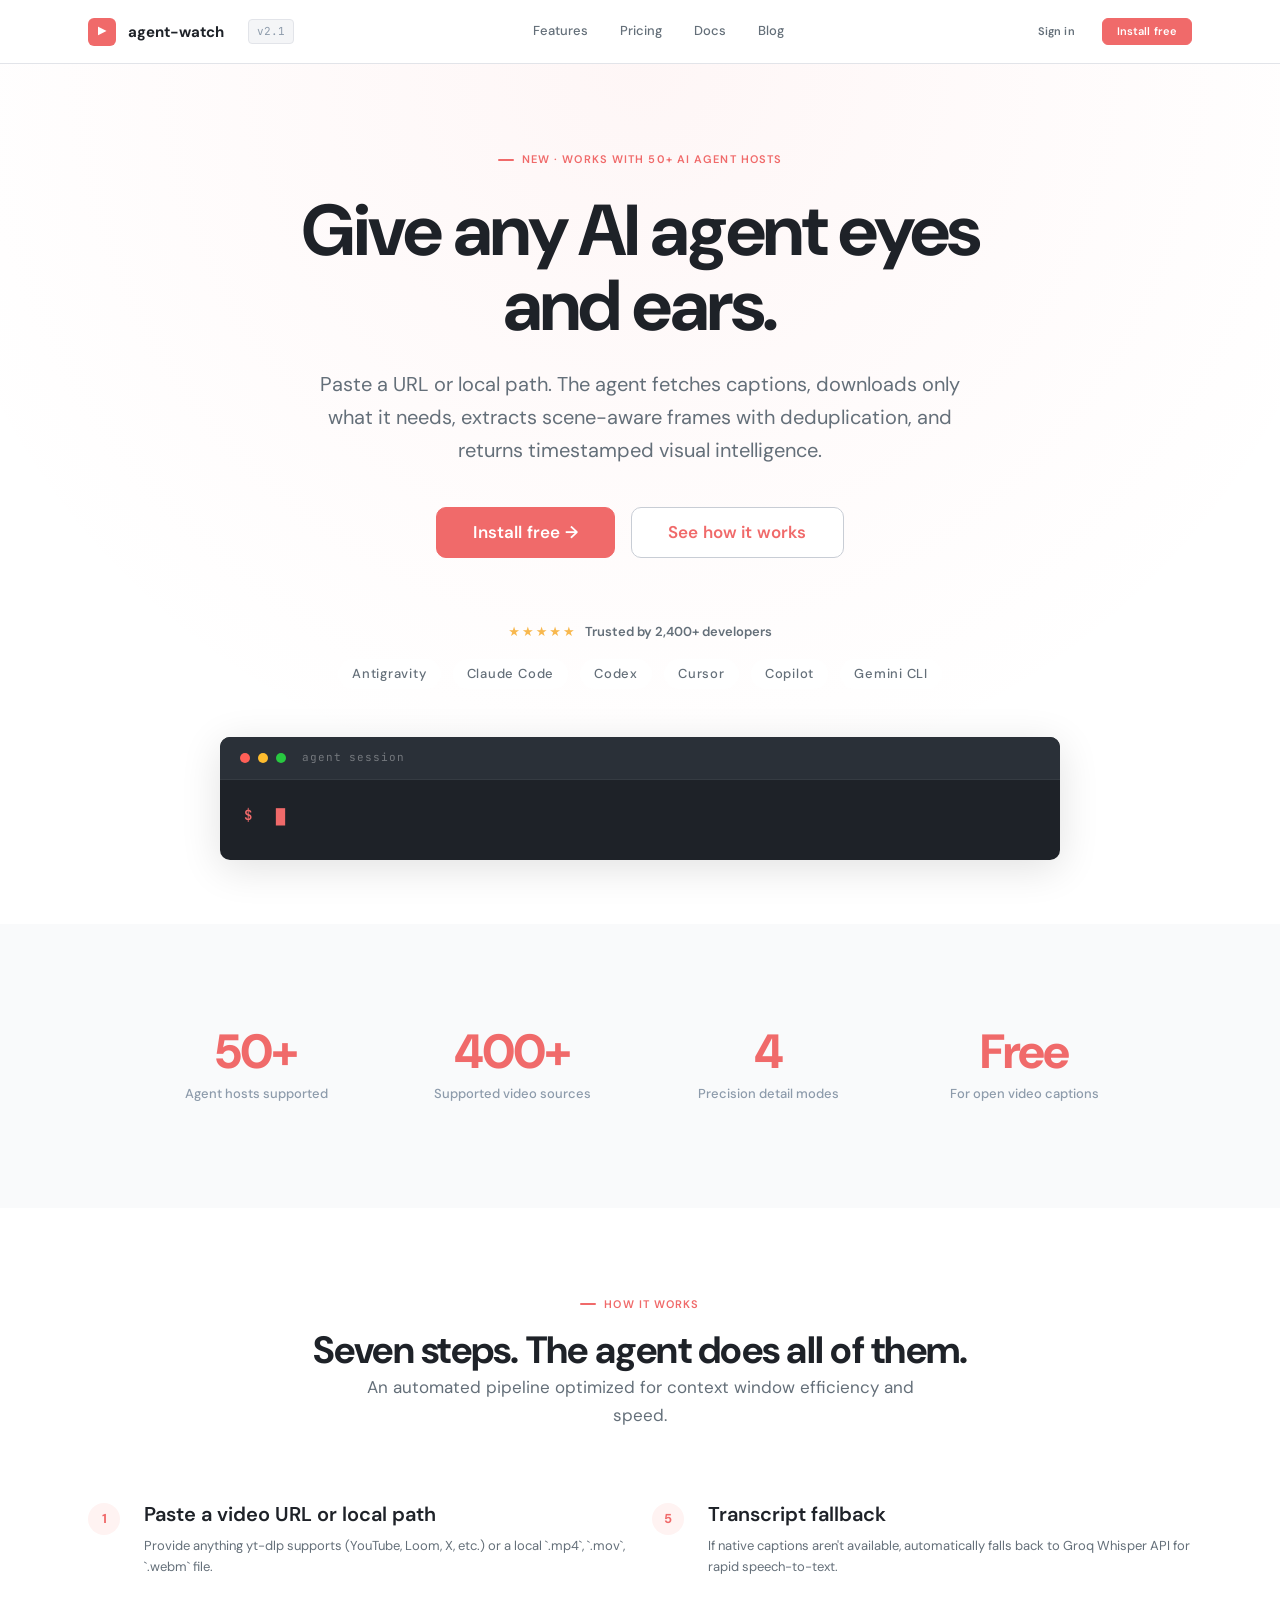
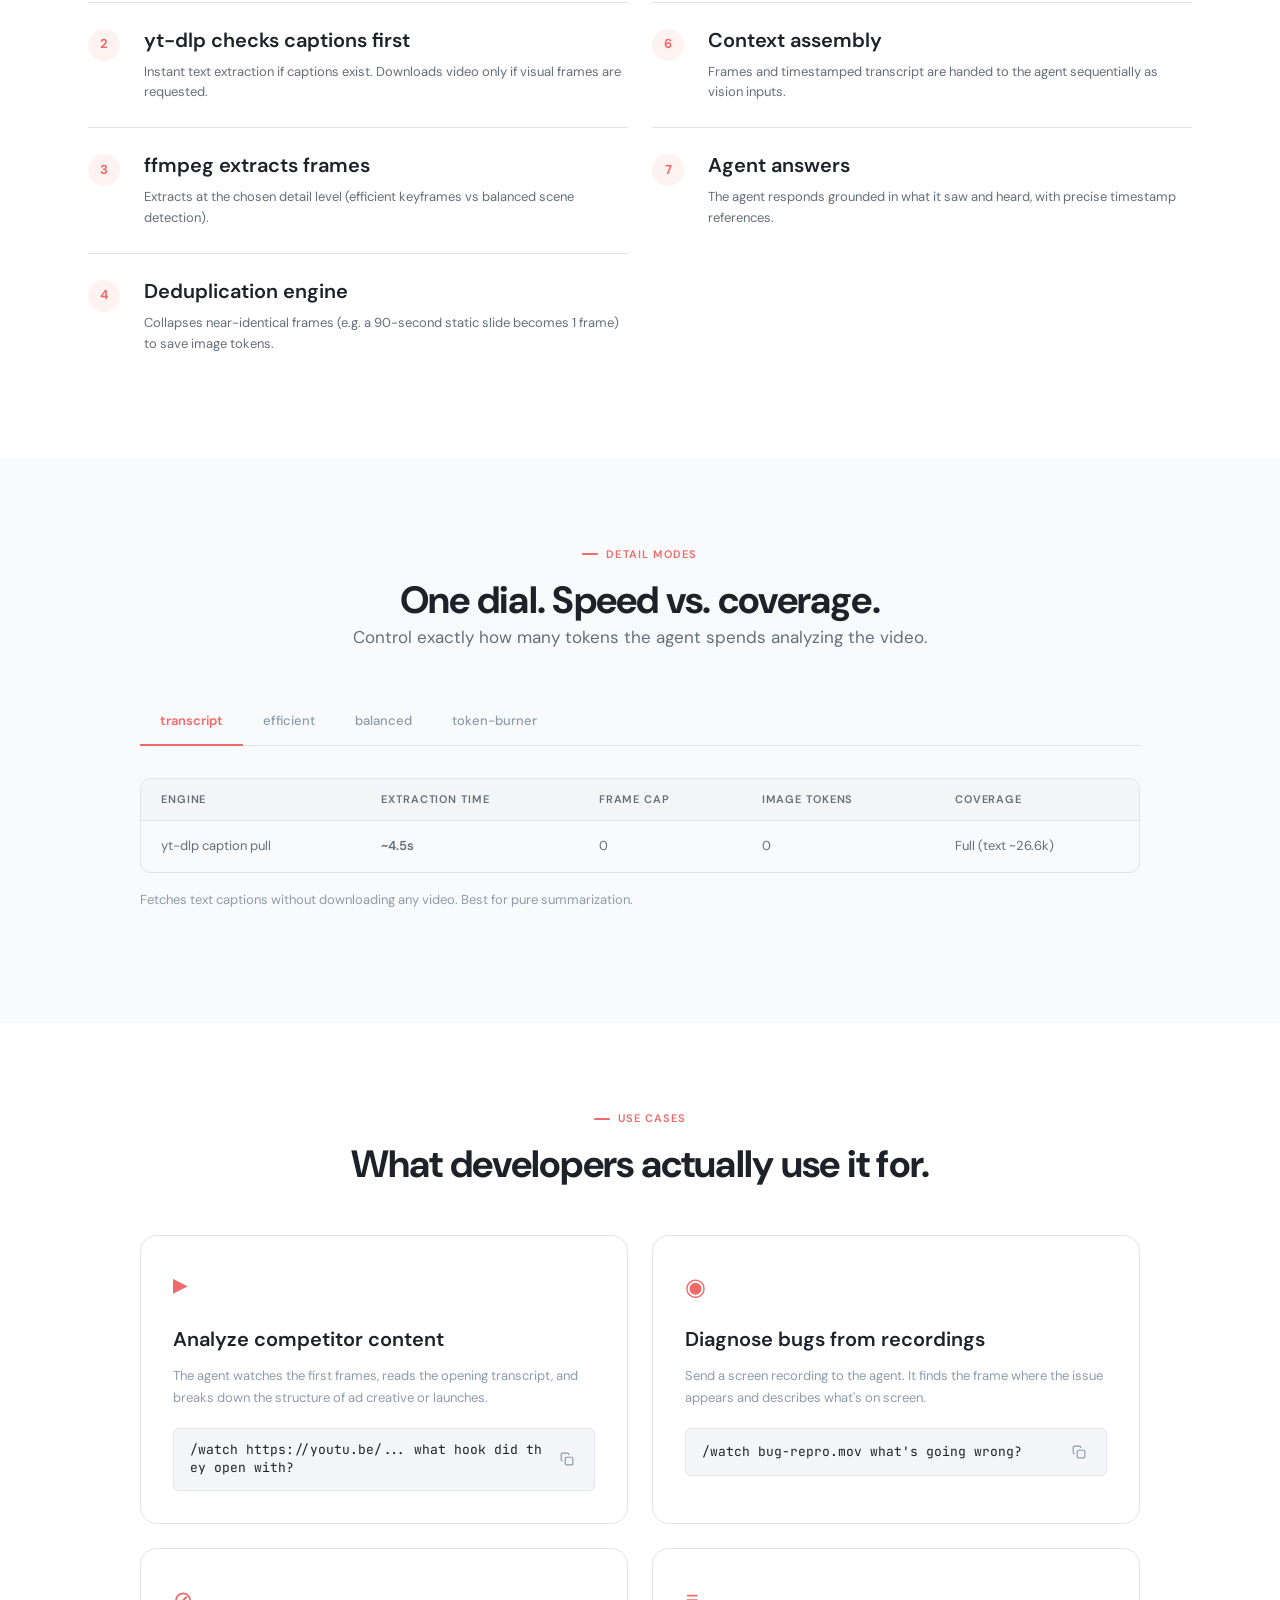
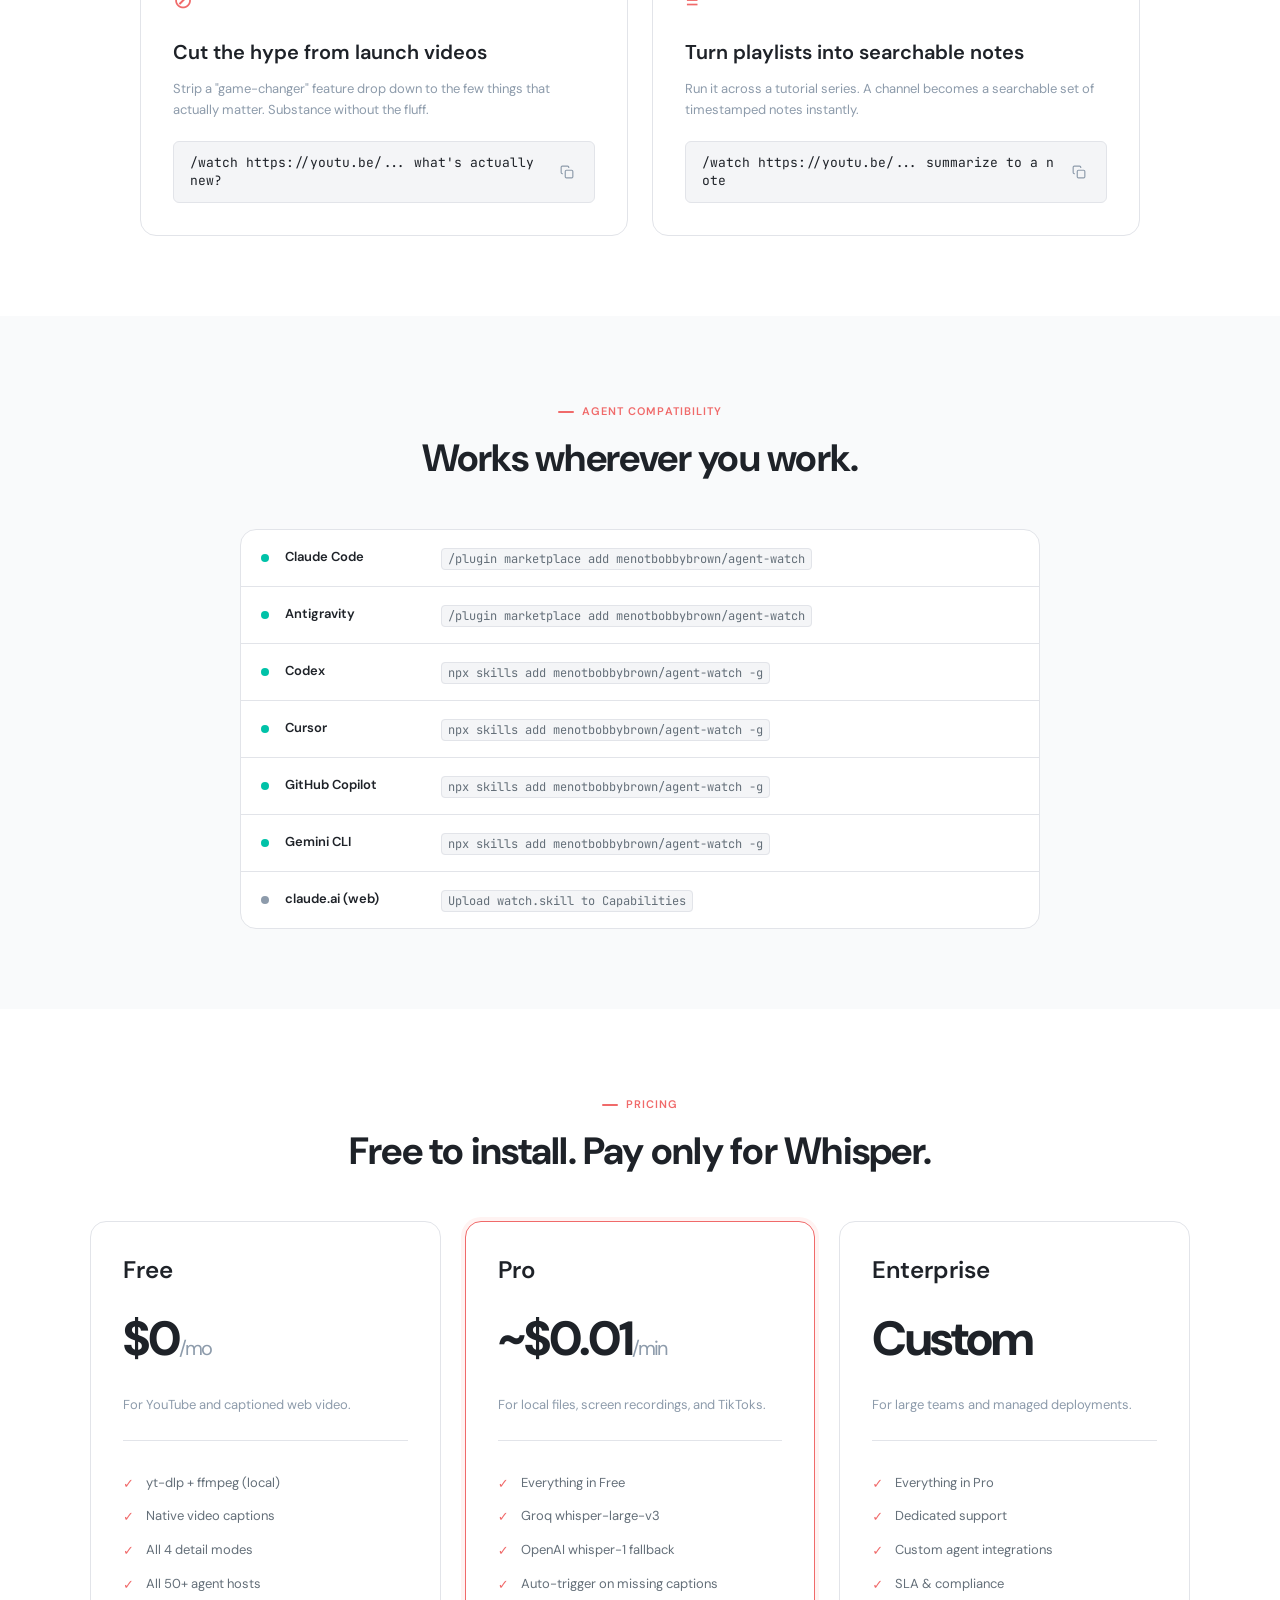
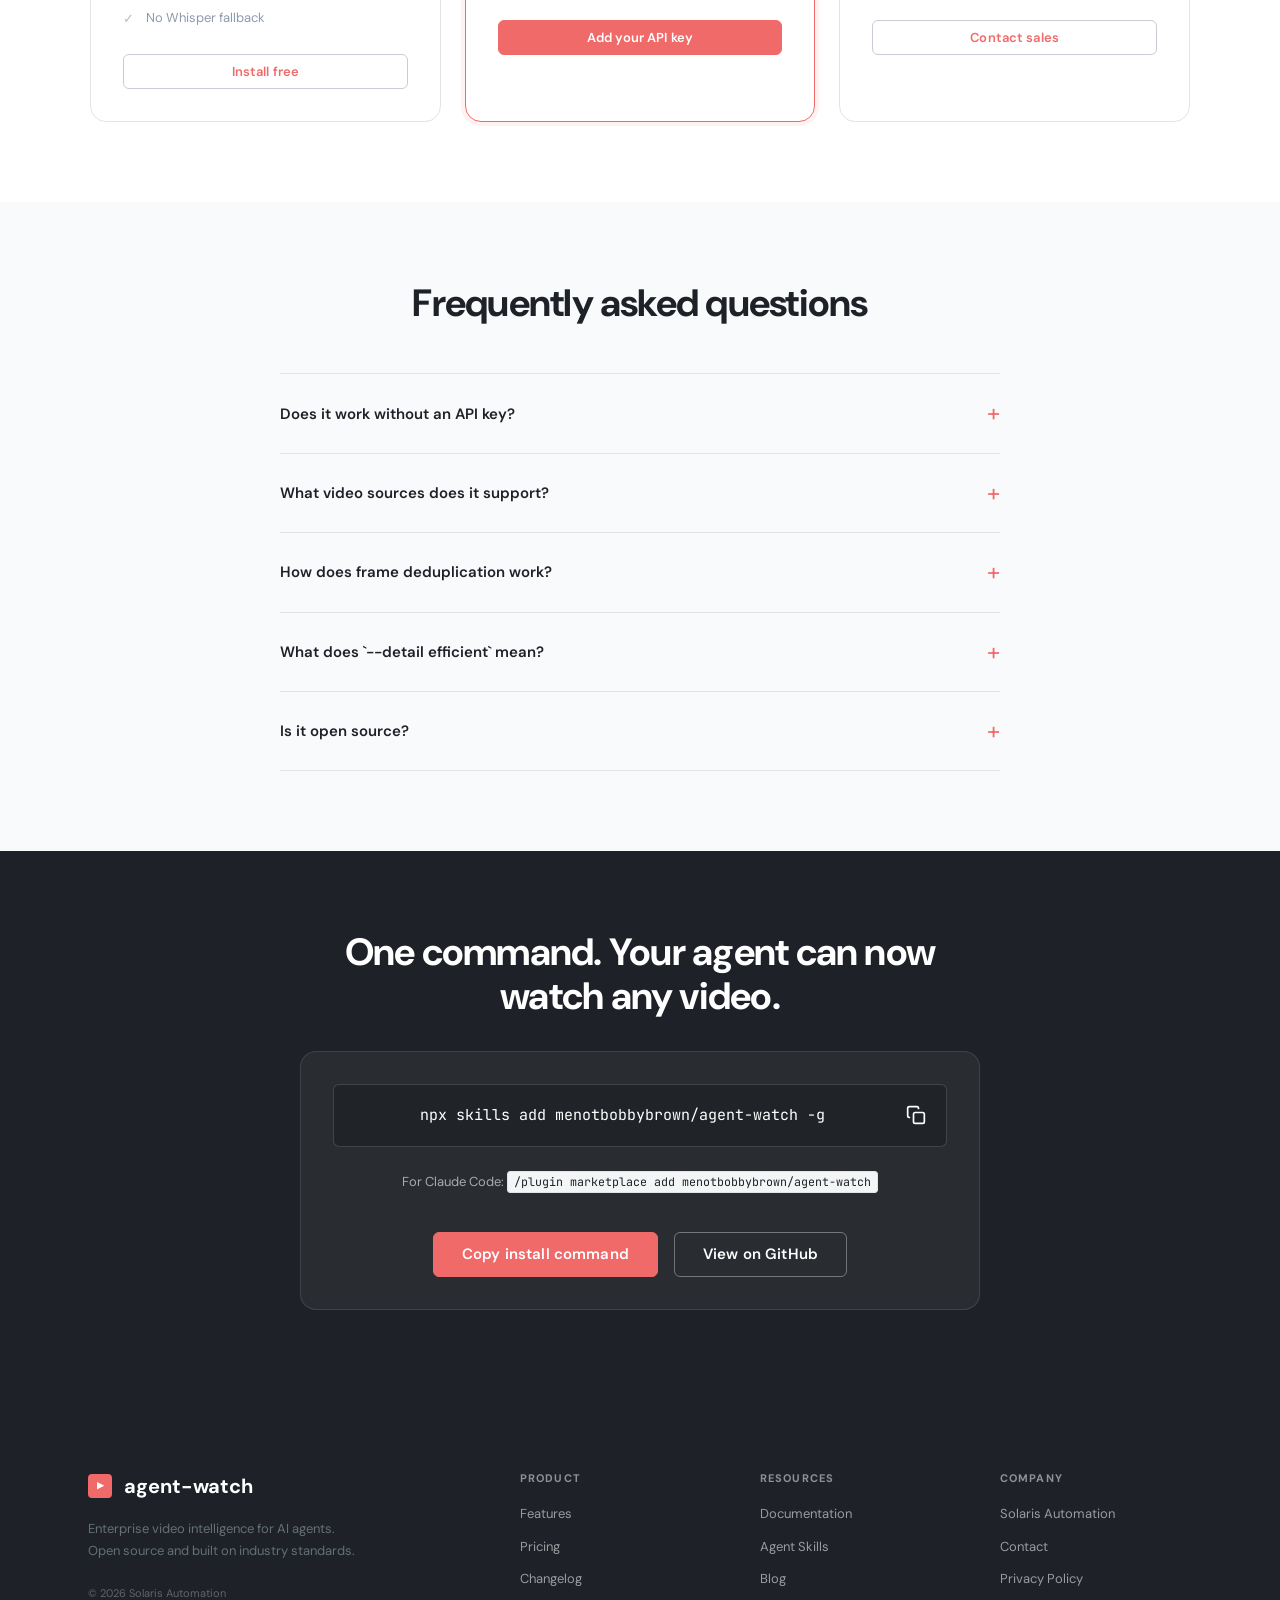
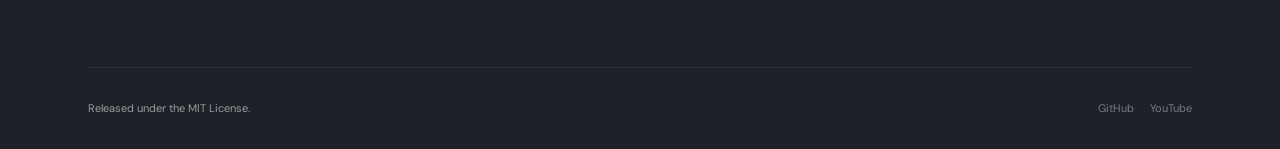
==== index.html @ efb3225f "feat: implement enterprise Asana design system from DesignMD catalog - Add assets/css/design-system." ====
﻿<!DOCTYPE html>
<html lang="en">
<head>
  <meta charset="UTF-8" />
  <meta name="viewport" content="width=device-width, initial-scale=1.0" />
  <title>agent-watch — Enterprise Video Intelligence for AI Agents</title>
  <link href="https://fonts.googleapis.com/css2?family=DM+Sans:opsz,wght@9..40,300;9..40,400;9..40,500;9..40,600;9..40,700&family=JetBrains+Mono:wght@400;500;600;700&display=swap" rel="stylesheet" />
  <link rel="stylesheet" href="assets/css/design-system.css" />
  <link rel="stylesheet" href="assets/css/home.css" />
</head>
<body>

  <!-- NAV -->
  <header class="nav">
    <div class="nav-inner">
      <div class="flex items-center gap-6">
        <a href="/" class="nav-logo">
          <div class="nav-logo-mark">▶</div>
          agent-watch
        </a>
        <div class="nav-version">v2.1</div>
      </div>
      <nav class="nav-links">
        <a href="pages/features.html">Features</a>
        <a href="#pricing">Pricing</a>
        <a href="https://github.com/menotbobbybrown/agent-watch">Docs</a>
        <a href="#">Blog</a>
      </nav>
      <div class="nav-actions">
        <a href="#" class="btn btn-ghost btn-sm">Sign in</a>
        <a href="#install" class="btn btn-primary btn-sm">Install free</a>
      </div>
    </div>
  </header>

  <!-- HERO -->
  <section class="hero">
    <div class="container">
      <div class="eyebrow">New · Works with 50+ AI agent hosts</div>
      <h1>Give any AI agent eyes and ears.</h1>
      <p class="lead">Paste a URL or local path. The agent fetches captions, downloads only what it needs, extracts scene-aware frames with deduplication, and returns timestamped visual intelligence.</p>
      
      <div class="hero-actions">
        <a href="#install" class="btn btn-primary btn-xl">Install free &rarr;</a>
        <a href="#how-it-works" class="btn btn-secondary btn-xl">See how it works</a>
      </div>

      <div class="social-proof">
        <div class="social-proof-stars"><span>★★★★★</span> Trusted by 2,400+ developers</div>
        <div class="logo-row">
          <span class="badge">Antigravity</span>
          <span class="badge">Claude Code</span>
          <span class="badge">Codex</span>
          <span class="badge">Cursor</span>
          <span class="badge">Copilot</span>
          <span class="badge">Gemini CLI</span>
        </div>
      </div>

      <!-- TERMINAL DEMO -->
      <div class="terminal-container mt-12">
        <div class="terminal">
          <div class="terminal-bar">
            <span class="t-dot r"></span>
            <span class="t-dot a"></span>
            <span class="t-dot g"></span>
            <span class="t-title">agent session</span>
          </div>
          <div class="terminal-body">
            <div class="t-line">
              <span class="t-prompt">$</span>
              <span class="t-cmd" id="typed-cmd"></span><span class="t-cursor" id="t-cursor">&#x2587;</span>
            </div>
            <div class="t-output hidden" id="t-output">
              <div class="t-row"><span class="ok">✓ captions fetched</span> <span class="dim"> yt-dlp · 0.4s</span></div>
              <div class="t-row"><span class="ok">✓ frames extracted</span> <span class="dim"> ffmpeg · scene-aware · 87 candidates → </span><span class="hi">52 frames</span><span class="dim"> (35 near-dupes dropped)</span></div>
              <div class="t-answer">
                <span class="lbl">▶ AGENT:</span>
                At <span class="ts">[t=00:32]</span>, the presenter opens by showing the broken network request in DevTools — status flips to <span class="ts">401</span> and a red border flashes on the login form. The bug is a missing auth header on the OPTIONS preflight.
              </div>
            </div>
          </div>
        </div>
      </div>
    </div>
  </section>

  <!-- STATS -->
  <section class="section section-alt border-y">
    <div class="container">
      <div class="stat-grid">
        <div class="stat-block">
          <div class="stat-number">50+</div>
          <div class="stat-label">Agent hosts supported</div>
        </div>
        <div class="stat-block">
          <div class="stat-number">400+</div>
          <div class="stat-label">Supported video sources</div>
        </div>
        <div class="stat-block">
          <div class="stat-number">4</div>
          <div class="stat-label">Precision detail modes</div>
        </div>
        <div class="stat-block">
          <div class="stat-number">Free</div>
          <div class="stat-label">For open video captions</div>
        </div>
      </div>
    </div>
  </section>

  <!-- HOW IT WORKS -->
  <section class="section" id="how-it-works">
    <div class="container">
      <div class="text-center section-intro">
        <div class="eyebrow">How it works</div>
        <h2>Seven steps. The agent does all of them.</h2>
        <p class="lead" style="margin: 0 auto;">An automated pipeline optimized for context window efficiency and speed.</p>
      </div>

      <div class="grid-2">
        <div>
          <div class="step-list">
            <div class="step-item">
              <div class="step-num">1</div>
              <div class="step-body">
                <h4>Paste a video URL or local path</h4>
                <p>Provide anything yt-dlp supports (YouTube, Loom, X, etc.) or a local `.mp4`, `.mov`, `.webm` file.</p>
              </div>
            </div>
            <div class="step-item">
              <div class="step-num">2</div>
              <div class="step-body">
                <h4>yt-dlp checks captions first</h4>
                <p>Instant text extraction if captions exist. Downloads video only if visual frames are requested.</p>
              </div>
            </div>
            <div class="step-item">
              <div class="step-num">3</div>
              <div class="step-body">
                <h4>ffmpeg extracts frames</h4>
                <p>Extracts at the chosen detail level (efficient keyframes vs balanced scene detection).</p>
              </div>
            </div>
            <div class="step-item">
              <div class="step-num">4</div>
              <div class="step-body">
                <h4>Deduplication engine</h4>
                <p>Collapses near-identical frames (e.g. a 90-second static slide becomes 1 frame) to save image tokens.</p>
              </div>
            </div>
          </div>
        </div>
        <div>
          <div class="step-list">
            <div class="step-item">
              <div class="step-num">5</div>
              <div class="step-body">
                <h4>Transcript fallback</h4>
                <p>If native captions aren't available, automatically falls back to Groq Whisper API for rapid speech-to-text.</p>
              </div>
            </div>
            <div class="step-item">
              <div class="step-num">6</div>
              <div class="step-body">
                <h4>Context assembly</h4>
                <p>Frames and timestamped transcript are handed to the agent sequentially as vision inputs.</p>
              </div>
            </div>
            <div class="step-item">
              <div class="step-num">7</div>
              <div class="step-body">
                <h4>Agent answers</h4>
                <p>The agent responds grounded in what it saw and heard, with precise timestamp references.</p>
              </div>
            </div>
          </div>
        </div>
      </div>
    </div>
  </section>

  <!-- DETAIL MODES -->
  <section class="section section-alt">
    <div class="container">
      <div class="text-center section-intro">
        <div class="eyebrow">Detail modes</div>
        <h2>One dial. Speed vs. coverage.</h2>
        <p class="lead" style="margin: 0 auto;">Control exactly how many tokens the agent spends analyzing the video.</p>
      </div>

      <div class="mode-comparison">
        <div class="tabs">
          <button class="tab active" data-tab="transcript">transcript</button>
          <button class="tab" data-tab="efficient">efficient</button>
          <button class="tab" data-tab="balanced">balanced</button>
          <button class="tab" data-tab="token-burner">token-burner</button>
        </div>

        <div class="tab-panel active" id="tab-transcript">
          <div class="mode-panel">
            <div class="table-wrap">
              <table class="data-table">
                <thead><tr><th>Engine</th><th>Extraction time</th><th>Frame cap</th><th>Image tokens</th><th>Coverage</th></tr></thead>
                <tbody><tr>
                  <td>yt-dlp caption pull</td>
                  <td class="font-600 text-success">~4.5s</td>
                  <td>0</td>
                  <td>0</td>
                  <td>Full (text ~26.6k)</td>
                </tr></tbody>
              </table>
            </div>
            <p class="mt-4 text-sm text-muted">Fetches text captions without downloading any video. Best for pure summarization.</p>
          </div>
        </div>

        <div class="tab-panel" id="tab-efficient">
          <div class="mode-panel">
            <div class="table-wrap">
              <table class="data-table">
                <thead><tr><th>Engine</th><th>Extraction time</th><th>Frame cap</th><th>Image tokens</th><th>Coverage</th></tr></thead>
                <tbody><tr>
                  <td>ffmpeg keyframe</td>
                  <td class="font-600 text-success">~0.5s</td>
                  <td>50</td>
                  <td>~9.8k</td>
                  <td>Full coverage</td>
                </tr></tbody>
              </table>
            </div>
            <p class="mt-4 text-sm text-muted">Extracts I-frames only. Ultra-fast, minimal tokens, good for low-motion presentations.</p>
          </div>
        </div>

        <div class="tab-panel" id="tab-balanced">
          <div class="mode-panel">
            <div class="table-wrap">
              <table class="data-table">
                <thead><tr><th>Engine</th><th>Extraction time</th><th>Frame cap</th><th>Image tokens</th><th>Coverage</th></tr></thead>
                <tbody><tr>
                  <td>ffmpeg scene detection</td>
                  <td class="font-600">~20.9s</td>
                  <td>100</td>
                  <td>~19.7k</td>
                  <td>Full coverage</td>
                </tr></tbody>
              </table>
            </div>
            <p class="mt-4 text-sm text-muted">The default. Accurately detects scene cuts across the entire video, then caps the sample to protect context windows.</p>
          </div>
        </div>

        <div class="tab-panel" id="tab-token-burner">
          <div class="mode-panel">
            <div class="table-wrap">
              <table class="data-table">
                <thead><tr><th>Engine</th><th>Extraction time</th><th>Frame cap</th><th>Image tokens</th><th>Coverage</th></tr></thead>
                <tbody><tr>
                  <td>ffmpeg scene uncapped</td>
                  <td class="font-600">~21.0s</td>
                  <td class="text-coral">None</td>
                  <td class="text-coral font-600">~22.8k+</td>
                  <td>Full coverage</td>
                </tr></tbody>
              </table>
            </div>
            <p class="mt-4 text-sm text-muted">Exhaustive. Keeps every detected cut. Warning: Can consume massive token limits on high-motion videos.</p>
          </div>
        </div>
      </div>
    </div>
  </section>

  <!-- USE CASES -->
  <section class="section">
    <div class="container">
      <div class="text-center section-intro">
        <div class="eyebrow">Use cases</div>
        <h2>What developers actually use it for.</h2>
      </div>

      <div class="use-cases-grid">
        <div class="use-case-card">
          <div class="use-case-icon">▶</div>
          <h4>Analyze competitor content</h4>
          <p class="text-sm text-muted">The agent watches the first frames, reads the opening transcript, and breaks down the structure of ad creative or launches.</p>
          <div class="copy-wrap mt-2">
            <code>/watch https://youtu.be/... what hook did they open with?</code>
            <button class="copy-btn" aria-label="Copy code"><svg width="14" height="14" viewBox="0 0 24 24" fill="none" stroke="currentColor" stroke-width="2"><rect x="9" y="9" width="13" height="13" rx="2"/><path d="M5 15H4a2 2 0 01-2-2V4a2 2 0 012-2h9a2 2 0 012 2v1"/></svg></button>
          </div>
        </div>
        
        <div class="use-case-card">
          <div class="use-case-icon">◉</div>
          <h4>Diagnose bugs from recordings</h4>
          <p class="text-sm text-muted">Send a screen recording to the agent. It finds the frame where the issue appears and describes what's on screen.</p>
          <div class="copy-wrap mt-2">
            <code>/watch bug-repro.mov what's going wrong?</code>
            <button class="copy-btn" aria-label="Copy code"><svg width="14" height="14" viewBox="0 0 24 24" fill="none" stroke="currentColor" stroke-width="2"><rect x="9" y="9" width="13" height="13" rx="2"/><path d="M5 15H4a2 2 0 01-2-2V4a2 2 0 012-2h9a2 2 0 012 2v1"/></svg></button>
          </div>
        </div>

        <div class="use-case-card">
          <div class="use-case-icon">⊘</div>
          <h4>Cut the hype from launch videos</h4>
          <p class="text-sm text-muted">Strip a "game-changer" feature drop down to the few things that actually matter. Substance without the fluff.</p>
          <div class="copy-wrap mt-2">
            <code>/watch https://youtu.be/... what's actually new?</code>
            <button class="copy-btn" aria-label="Copy code"><svg width="14" height="14" viewBox="0 0 24 24" fill="none" stroke="currentColor" stroke-width="2"><rect x="9" y="9" width="13" height="13" rx="2"/><path d="M5 15H4a2 2 0 01-2-2V4a2 2 0 012-2h9a2 2 0 012 2v1"/></svg></button>
          </div>
        </div>

        <div class="use-case-card">
          <div class="use-case-icon">≡</div>
          <h4>Turn playlists into searchable notes</h4>
          <p class="text-sm text-muted">Run it across a tutorial series. A channel becomes a searchable set of timestamped notes instantly.</p>
          <div class="copy-wrap mt-2">
            <code>/watch https://youtu.be/... summarize to a note</code>
            <button class="copy-btn" aria-label="Copy code"><svg width="14" height="14" viewBox="0 0 24 24" fill="none" stroke="currentColor" stroke-width="2"><rect x="9" y="9" width="13" height="13" rx="2"/><path d="M5 15H4a2 2 0 01-2-2V4a2 2 0 012-2h9a2 2 0 012 2v1"/></svg></button>
          </div>
        </div>
      </div>
    </div>
  </section>

  <!-- COMPATIBILITY -->
  <section class="section section-alt">
    <div class="container">
      <div class="text-center section-intro">
        <div class="eyebrow">Agent compatibility</div>
        <h2>Works wherever you work.</h2>
      </div>

      <div class="agent-compatibility">
        <div class="agent-list">
          <div class="agent-row">
            <div class="agent-dot"></div>
            <div class="agent-name">Claude Code</div>
            <div class="agent-cmd"><code>/plugin marketplace add menotbobbybrown/agent-watch</code></div>
          </div>
          <div class="agent-row">
            <div class="agent-dot"></div>
            <div class="agent-name">Antigravity</div>
            <div class="agent-cmd"><code>/plugin marketplace add menotbobbybrown/agent-watch</code></div>
          </div>
          <div class="agent-row">
            <div class="agent-dot"></div>
            <div class="agent-name">Codex</div>
            <div class="agent-cmd"><code>npx skills add menotbobbybrown/agent-watch -g</code></div>
          </div>
          <div class="agent-row">
            <div class="agent-dot"></div>
            <div class="agent-name">Cursor</div>
            <div class="agent-cmd"><code>npx skills add menotbobbybrown/agent-watch -g</code></div>
          </div>
          <div class="agent-row">
            <div class="agent-dot"></div>
            <div class="agent-name">GitHub Copilot</div>
            <div class="agent-cmd"><code>npx skills add menotbobbybrown/agent-watch -g</code></div>
          </div>
          <div class="agent-row">
            <div class="agent-dot"></div>
            <div class="agent-name">Gemini CLI</div>
            <div class="agent-cmd"><code>npx skills add menotbobbybrown/agent-watch -g</code></div>
          </div>
          <div class="agent-row">
            <div class="agent-dot" style="background: var(--color-ui-secondary);"></div>
            <div class="agent-name">claude.ai (web)</div>
            <div class="agent-cmd"><code>Upload watch.skill to Capabilities</code></div>
          </div>
        </div>
      </div>
    </div>
  </section>

  <!-- PRICING -->
  <section class="section" id="pricing">
    <div class="container">
      <div class="text-center section-intro">
        <div class="eyebrow">Pricing</div>
        <h2>Free to install. Pay only for Whisper.</h2>
      </div>

      <div class="pricing-grid">
        <div class="pricing-card">
          <h3>Free</h3>
          <div class="pricing-price">$0<span>/mo</span></div>
          <p class="text-sm text-muted">For YouTube and captioned web video.</p>
          <div class="divider mt-2 mb-2"></div>
          <div class="pricing-features">
            <div class="pricing-feature">yt-dlp + ffmpeg (local)</div>
            <div class="pricing-feature">Native video captions</div>
            <div class="pricing-feature">All 4 detail modes</div>
            <div class="pricing-feature">All 50+ agent hosts</div>
            <div class="pricing-feature muted">No Whisper fallback</div>
          </div>
          <a href="#install" class="btn btn-secondary mt-auto">Install free</a>
        </div>

        <div class="pricing-card featured">
          <h3>Pro</h3>
          <div class="pricing-price">~$0.01<span>/min</span></div>
          <p class="text-sm text-muted">For local files, screen recordings, and TikToks.</p>
          <div class="divider mt-2 mb-2"></div>
          <div class="pricing-features">
            <div class="pricing-feature">Everything in Free</div>
            <div class="pricing-feature">Groq whisper-large-v3</div>
            <div class="pricing-feature">OpenAI whisper-1 fallback</div>
            <div class="pricing-feature">Auto-trigger on missing captions</div>
          </div>
          <a href="#install" class="btn btn-primary mt-auto">Add your API key</a>
        </div>

        <div class="pricing-card">
          <h3>Enterprise</h3>
          <div class="pricing-price">Custom</div>
          <p class="text-sm text-muted">For large teams and managed deployments.</p>
          <div class="divider mt-2 mb-2"></div>
          <div class="pricing-features">
            <div class="pricing-feature">Everything in Pro</div>
            <div class="pricing-feature">Dedicated support</div>
            <div class="pricing-feature">Custom agent integrations</div>
            <div class="pricing-feature">SLA & compliance</div>
          </div>
          <a href="mailto:contact@agent-watch.io" class="btn btn-secondary mt-auto">Contact sales</a>
        </div>
      </div>
    </div>
  </section>

  <!-- FAQ -->
  <section class="section section-alt">
    <div class="container">
      <div class="text-center section-intro">
        <h2>Frequently asked questions</h2>
      </div>
      
      <div class="faq-container">
        <div class="faq-list">
          <div class="faq-item">
            <div class="faq-q">Does it work without an API key?</div>
            <div class="faq-a">Yes. If the video has native captions (like most YouTube videos), yt-dlp extracts them directly for free. Whisper is only used as a fallback for files without captions.</div>
          </div>
          <div class="faq-item">
            <div class="faq-q">What video sources does it support?</div>
            <div class="faq-a">Over 400+ platforms through yt-dlp, plus local `.mp4`, `.mov`, `.mkv`, and `.webm` files.</div>
          </div>
          <div class="faq-item">
            <div class="faq-q">How does frame deduplication work?</div>
            <div class="faq-a">We run a fast 16×16 pixel brightness delta pass over the extracted frames. If a frame is visually identical to the last one we kept, we drop it. This protects your agent's context window.</div>
          </div>
          <div class="faq-item">
            <div class="faq-q">What does `--detail efficient` mean?</div>
            <div class="faq-a">Instead of decoding the entire video to find scene cuts, we instruct ffmpeg to only extract I-frames (keyframes). It takes ~0.5s instead of ~20s.</div>
          </div>
          <div class="faq-item">
            <div class="faq-q">Is it open source?</div>
            <div class="faq-a">Yes, agent-watch is licensed under MIT and fully open source on GitHub.</div>
          </div>
        </div>
      </div>
    </div>
  </section>

  <!-- CTA -->
  <section class="section section-dark" id="install">
    <div class="container cta-banner">
      <h2>One command. Your agent can now watch any video.</h2>
      <div class="cta-box">
        <div class="copy-wrap">
          <code id="cmd-install">npx skills add menotbobbybrown/agent-watch -g</code>
          <button class="copy-btn" data-target="cmd-install" aria-label="Copy command">
            <svg width="20" height="20" viewBox="0 0 24 24" fill="none" stroke="#FFFFFF" stroke-width="2"><rect x="9" y="9" width="13" height="13" rx="2"/><path d="M5 15H4a2 2 0 01-2-2V4a2 2 0 012-2h9a2 2 0 012 2v1"/></svg>
          </button>
        </div>
        <p class="text-sm text-center" style="color: rgba(255,255,255,0.6);">For Claude Code: <code>/plugin marketplace add menotbobbybrown/agent-watch</code></p>
        <div class="cta-actions mt-4">
          <button class="btn btn-primary btn-lg" onclick="document.querySelector('.copy-btn').click();">Copy install command</button>
          <a href="https://github.com/menotbobbybrown/agent-watch" class="btn btn-outline-white btn-lg">View on GitHub</a>
        </div>
      </div>
    </div>
  </section>

  <!-- FOOTER -->
  <footer class="footer">
    <div class="container">
      <div class="footer-grid">
        <div>
          <div class="footer-brand-name"><div class="footer-brand-mark">▶</div> agent-watch</div>
          <p class="footer-desc">Enterprise video intelligence for AI agents. Open source and built on industry standards.</p>
          <div class="footer-credit">© 2026 Solaris Automation</div>
        </div>
        <div>
          <div class="footer-col-title">Product</div>
          <div class="footer-links">
            <a href="pages/features.html">Features</a>
            <a href="#pricing">Pricing</a>
            <a href="https://github.com/menotbobbybrown/agent-watch/releases">Changelog</a>
          </div>
        </div>
        <div>
          <div class="footer-col-title">Resources</div>
          <div class="footer-links">
            <a href="https://github.com/menotbobbybrown/agent-watch">Documentation</a>
            <a href="https://agentskills.io">Agent Skills</a>
            <a href="#">Blog</a>
          </div>
        </div>
        <div>
          <div class="footer-col-title">Company</div>
          <div class="footer-links">
            <a href="https://www.solarisautomation.io/">Solaris Automation</a>
            <a href="#">Contact</a>
            <a href="#">Privacy Policy</a>
          </div>
        </div>
      </div>
      <div class="footer-bottom">
        <div>Released under the MIT License.</div>
        <div class="flex gap-4">
          <a href="https://github.com/menotbobbybrown/agent-watch">GitHub</a>
          <a href="https://www.youtube.com/@menotbobbybrown">YouTube</a>
        </div>
      </div>
    </div>
  </footer>

  <script src="assets/js/app.js"></script>
</body>
</html>
---- assets/css/design-system.css ----
﻿/* ═══════════════════════════════════════════════
   AGENT-WATCH · DESIGN SYSTEM
   Source: DesignMD Catalog · Asana Slug
   DESIGN.md v2.0 · 4px grid · Light theme
════════════════════════════════════════════════ */

/* ── TOKENS ─────────────────────────────────── */
:root {
  /* Brand */
  --color-coral:         #F06A6A;
  --color-coral-hover:   #E05555;
  --color-coral-light:   #FFF3F2;
  --color-coral-mid:     #FDDADA;

  /* UI */
  --color-ui-primary:    #646F79;
  --color-ui-secondary:  #8D9BAB;
  --color-ui-tertiary:   #B3BCC6;

  /* Text */
  --color-text-primary:  #1E2228;
  --color-text-secondary:#646F79;
  --color-text-muted:    #8D9BAB;
  --color-text-inverse:  #FFFFFF;

  /* Backgrounds */
  --color-bg-base:       #FFFFFF;
  --color-bg-soft:       #F9FAFB;
  --color-bg-tinted:     #F4F5F7;
  --color-bg-inverse:    #1E2228;

  /* Borders */
  --color-border:        #E2E4E9;
  --color-border-strong: #C8CDD5;

  /* Semantic */
  --color-success:       #00C2A8;
  --color-warning:       #F8B84E;
  --color-error:         #E8534A;
  --color-info:          #4573D2;

  /* Typography */
  --font-display: 'DM Sans', system-ui, -apple-system, sans-serif;
  --font-body:    'DM Sans', system-ui, -apple-system, sans-serif;
  --font-mono:    'JetBrains Mono', 'Fira Code', monospace;

  /* Type scale (Asana 4px-grid) */
  --text-xs:   11px;
  --text-sm:   13px;
  --text-base: 15px;
  --text-md:   17px;
  --text-lg:   20px;
  --text-xl:   24px;
  --text-2xl:  30px;
  --text-3xl:  38px;
  --text-4xl:  48px;
  --text-hero: clamp(48px, 6vw, 72px);

  /* Spacing — 4px grid */
  --space-1:  4px;
  --space-2:  8px;
  --space-3:  12px;
  --space-4:  16px;
  --space-5:  20px;
  --space-6:  24px;
  --space-8:  32px;
  --space-10: 40px;
  --space-12: 48px;
  --space-16: 64px;
  --space-20: 80px;
  --space-24: 96px;

  /* Shape */
  --radius-sm:   4px;
  --radius:      6px;
  --radius-lg:   10px;
  --radius-xl:   16px;
  --radius-full: 9999px;

  /* Elevation */
  --shadow-sm: 0 1px 3px rgba(0,0,0,0.08);
  --shadow:    0 2px 8px rgba(0,0,0,0.10);
  --shadow-md: 0 4px 20px rgba(0,0,0,0.10);
  --shadow-lg: 0 8px 40px rgba(0,0,0,0.12);

  /* Layout */
  --max-width: 1200px;
  --nav-height: 64px;
}

/* ── RESET ──────────────────────────────────── */
*, *::before, *::after { box-sizing: border-box; margin: 0; padding: 0; }
html { font-size: 15px; scroll-behavior: smooth; }
body {
  background: var(--color-bg-base);
  color: var(--color-text-primary);
  font-family: var(--font-body);
  font-size: var(--text-base);
  line-height: 1.6;
  font-weight: 400;
  -webkit-font-smoothing: antialiased;
  -moz-osx-font-smoothing: grayscale;
}
img, svg { display: block; max-width: 100%; }
a { color: inherit; text-decoration: none; }
button { cursor: pointer; border: none; background: none; font: inherit; }
ul, ol { list-style: none; }

/* ── LAYOUT ─────────────────────────────────── */
.container {
  max-width: var(--max-width);
  margin: 0 auto;
  padding: 0 var(--space-6);
}
@media (min-width: 1024px) { .container { padding: 0 var(--space-12); } }

.grid-2 { display: grid; grid-template-columns: repeat(2, 1fr); gap: var(--space-6); }
.grid-3 { display: grid; grid-template-columns: repeat(3, 1fr); gap: var(--space-6); }
.grid-4 { display: grid; grid-template-columns: repeat(4, 1fr); gap: var(--space-6); }
@media (max-width: 1024px) { .grid-3 { grid-template-columns: repeat(2, 1fr); } .grid-4 { grid-template-columns: repeat(2, 1fr); } }
@media (max-width: 640px) { .grid-2, .grid-3, .grid-4 { grid-template-columns: 1fr; } }

/* ── TYPOGRAPHY ─────────────────────────────── */
h1 { font-size: var(--text-hero); font-weight: 700; line-height: 1.05; letter-spacing: -0.03em; color: var(--color-text-primary); }
h2 { font-size: var(--text-3xl); font-weight: 700; line-height: 1.15; letter-spacing: -0.02em; }
h3 { font-size: var(--text-xl); font-weight: 600; line-height: 1.3; }
h4 { font-size: var(--text-lg); font-weight: 600; line-height: 1.35; }
h5 { font-size: var(--text-base); font-weight: 600; }
p  { color: var(--color-text-secondary); line-height: 1.65; }

.eyebrow {
  display: inline-flex;
  align-items: center;
  gap: var(--space-2);
  font-size: var(--text-xs);
  font-weight: 600;
  letter-spacing: 0.1em;
  text-transform: uppercase;
  color: var(--color-coral);
  margin-bottom: var(--space-4);
}
.eyebrow::before {
  content: '';
  display: block;
  width: 16px;
  height: 2px;
  background: var(--color-coral);
  border-radius: 1px;
}

.lead { font-size: var(--text-md); color: var(--color-text-secondary); line-height: 1.65; max-width: 600px; }
.section-heading { margin-bottom: var(--space-4); }
.section-intro { margin-bottom: var(--space-12); }

code, pre { font-family: var(--font-mono); }
code {
  font-size: 0.9em;
  background: var(--color-bg-tinted);
  border: 1px solid var(--color-border);
  border-radius: var(--radius-sm);
  padding: 2px 6px;
  color: var(--color-text-primary);
}
pre {
  background: var(--color-bg-inverse);
  color: #E2E8F0;
  border-radius: var(--radius);
  padding: var(--space-6);
  overflow-x: auto;
  font-size: var(--text-sm);
  line-height: 1.6;
}
pre code { background: none; border: none; padding: 0; color: inherit; font-size: inherit; }

/* ── BUTTONS ────────────────────────────────── */
.btn {
  display: inline-flex;
  align-items: center;
  justify-content: center;
  gap: var(--space-2);
  font-family: var(--font-body);
  font-size: var(--text-sm);
  font-weight: 600;
  line-height: 1;
  padding: 10px 20px;
  border-radius: var(--radius);
  border: 1px solid transparent;
  cursor: pointer;
  transition: background 120ms ease, color 120ms ease, border-color 120ms ease, box-shadow 120ms ease, transform 80ms ease;
  white-space: nowrap;
  text-decoration: none;
  letter-spacing: 0.01em;
}
.btn:active { transform: scale(0.98); }

.btn-primary {
  background: var(--color-coral);
  color: #FFFFFF;
  border-color: var(--color-coral);
}
.btn-primary:hover {
  background: var(--color-coral-hover);
  border-color: var(--color-coral-hover);
  box-shadow: 0 2px 12px rgba(240,106,106,0.35);
}

.btn-secondary {
  background: #FFFFFF;
  color: var(--color-coral);
  border-color: var(--color-border-strong);
}
.btn-secondary:hover {
  border-color: var(--color-coral);
  background: var(--color-coral-light);
}

.btn-ghost {
  background: transparent;
  color: var(--color-text-secondary);
  border-color: transparent;
}
.btn-ghost:hover { color: var(--color-text-primary); background: var(--color-bg-tinted); }

.btn-outline-white {
  background: transparent;
  color: #FFFFFF;
  border-color: rgba(255,255,255,0.35);
}
.btn-outline-white:hover { background: rgba(255,255,255,0.1); border-color: rgba(255,255,255,0.6); }

.btn-sm { font-size: var(--text-xs); padding: 7px 14px; }
.btn-lg { font-size: var(--text-base); padding: 14px 28px; }
.btn-xl { font-size: var(--text-md); padding: 16px 36px; border-radius: var(--radius-lg); }

/* ── BADGES / TAGS ──────────────────────────── */
.badge {
  display: inline-flex;
  align-items: center;
  gap: 4px;
  font-size: var(--text-xs);
  font-weight: 600;
  letter-spacing: 0.06em;
  padding: 3px 10px;
  border-radius: var(--radius-full);
  line-height: 1.4;
}
.badge-coral    { background: var(--color-coral-light); color: var(--color-coral); }
.badge-slate    { background: var(--color-bg-tinted); color: var(--color-ui-primary); }
.badge-success  { background: rgba(0,194,168,0.1); color: var(--color-success); }
.badge-warning  { background: rgba(248,184,78,0.12); color: #B37D1A; }
.badge-info     { background: rgba(69,115,210,0.1); color: var(--color-info); }

/* ── CARDS ──────────────────────────────────── */
.card {
  background: var(--color-bg-base);
  border: 1px solid var(--color-border);
  border-radius: var(--radius-lg);
  padding: var(--space-6);
  transition: box-shadow 160ms ease, border-color 160ms ease;
}
.card:hover { box-shadow: var(--shadow); }
.card-tinted { background: var(--color-bg-tinted); border-color: transparent; }
.card-featured {
  border-left: 3px solid var(--color-coral);
  border-radius: 0 var(--radius-lg) var(--radius-lg) 0;
}

/* ── NAV ────────────────────────────────────── */
.nav {
  position: sticky;
  top: 0;
  z-index: 200;
  height: var(--nav-height);
  background: rgba(255,255,255,0.95);
  backdrop-filter: blur(12px);
  border-bottom: 1px solid var(--color-border);
  display: flex;
  align-items: center;
}
.nav-inner {
  width: 100%;
  display: flex;
  align-items: center;
  justify-content: space-between;
  gap: var(--space-8);
  max-width: var(--max-width);
  margin: 0 auto;
  padding: 0 var(--space-6);
}
@media (min-width: 1024px) { .nav-inner { padding: 0 var(--space-12); } }

.nav-logo {
  display: flex;
  align-items: center;
  gap: var(--space-3);
  font-size: var(--text-base);
  font-weight: 700;
  color: var(--color-text-primary);
  flex-shrink: 0;
}
.nav-logo-mark {
  width: 28px;
  height: 28px;
  background: var(--color-coral);
  border-radius: var(--radius);
  display: flex;
  align-items: center;
  justify-content: center;
  color: white;
  font-size: 14px;
  font-weight: 800;
  font-family: var(--font-mono);
  flex-shrink: 0;
}

.nav-links {
  display: flex;
  align-items: center;
  gap: var(--space-8);
  flex: 1;
  justify-content: center;
}
.nav-links a {
  font-size: var(--text-sm);
  font-weight: 500;
  color: var(--color-text-secondary);
  transition: color 120ms;
  white-space: nowrap;
}
.nav-links a:hover, .nav-links a.active { color: var(--color-text-primary); }

.nav-actions { display: flex; align-items: center; gap: var(--space-3); flex-shrink: 0; }
.nav-version {
  font-family: var(--font-mono);
  font-size: var(--text-xs);
  color: var(--color-ui-secondary);
  background: var(--color-bg-tinted);
  border: 1px solid var(--color-border);
  padding: 3px 8px;
  border-radius: var(--radius-sm);
}

@media (max-width: 768px) {
  .nav-links { display: none; }
  .nav-version { display: none; }
}

/* ── SECTIONS ───────────────────────────────── */
.section { padding: var(--space-20) 0; }
.section-sm { padding: var(--space-12) 0; }
.section-lg { padding: var(--space-24) 0; }
.section-alt { background: var(--color-bg-soft); }
.section-dark { background: var(--color-bg-inverse); color: var(--color-text-inverse); }
.section-dark p, .section-dark h2, .section-dark h3 { color: var(--color-text-inverse); }
.section-dark .lead { color: rgba(255,255,255,0.7); }
.section-coral { background: var(--color-coral); }

/* ── DIVIDERS ───────────────────────────────── */
.divider { border: none; border-top: 1px solid var(--color-border); margin: 0; }

/* ── TABLES ─────────────────────────────────── */
.table-wrap { overflow-x: auto; border-radius: var(--radius-lg); border: 1px solid var(--color-border); }
.data-table { width: 100%; border-collapse: collapse; font-size: var(--text-sm); }
.data-table thead { background: var(--color-bg-tinted); }
.data-table th {
  text-align: left;
  padding: var(--space-3) var(--space-5);
  font-size: var(--text-xs);
  font-weight: 600;
  letter-spacing: 0.08em;
  text-transform: uppercase;
  color: var(--color-ui-primary);
  white-space: nowrap;
  border-bottom: 1px solid var(--color-border);
}
.data-table td {
  padding: var(--space-4) var(--space-5);
  color: var(--color-text-secondary);
  border-bottom: 1px solid var(--color-border);
  line-height: 1.45;
}
.data-table tr:last-child td { border-bottom: none; }
.data-table tbody tr:hover td { background: var(--color-coral-light); }
.data-table td code { font-size: var(--text-xs); }

/* ── INPUTS ─────────────────────────────────── */
.input {
  width: 100%;
  height: 36px;
  padding: 0 var(--space-4);
  background: var(--color-bg-tinted);
  border: 1px solid var(--color-border);
  border-radius: var(--radius);
  font-family: var(--font-body);
  font-size: var(--text-sm);
  color: var(--color-text-primary);
  outline: none;
  transition: border-color 80ms ease, background 80ms ease;
}
.input:focus {
  background: var(--color-bg-base);
  border-color: var(--color-coral);
  box-shadow: 0 0 0 3px rgba(240,106,106,0.12);
}

/* ── TABS ───────────────────────────────────── */
.tabs { display: flex; border-bottom: 1px solid var(--color-border); gap: 0; }
.tab {
  padding: var(--space-3) var(--space-5);
  font-size: var(--text-sm);
  font-weight: 500;
  color: var(--color-text-muted);
  border-bottom: 2px solid transparent;
  margin-bottom: -1px;
  cursor: pointer;
  transition: color 120ms, border-color 120ms;
  white-space: nowrap;
}
.tab:hover { color: var(--color-text-secondary); }
.tab.active { color: var(--color-coral); border-bottom-color: var(--color-coral); font-weight: 600; }
.tab-panel { display: none; }
.tab-panel.active { display: block; }

/* ── COPY BUTTON ────────────────────────────── */
.copy-wrap {
  position: relative;
  display: flex;
  align-items: center;
  gap: var(--space-2);
  background: var(--color-bg-tinted);
  border: 1px solid var(--color-border);
  border-radius: var(--radius);
  padding: var(--space-3) var(--space-4);
  transition: border-color 120ms;
}
.copy-wrap:hover { border-color: var(--color-border-strong); }
.copy-wrap code { flex: 1; font-size: var(--text-sm); color: var(--color-text-primary); background: none; border: none; padding: 0; word-break: break-all; line-height: 1.4; }
.copy-btn {
  flex-shrink: 0;
  color: var(--color-ui-secondary);
  padding: 4px;
  border-radius: var(--radius-sm);
  transition: color 120ms;
}
.copy-btn:hover { color: var(--color-coral); }
.copy-btn.copied { color: var(--color-success); }

/* ── INSTALL SURFACE ────────────────────────── */
.install-surface {
  background: var(--color-bg-tinted);
  border: 1px solid var(--color-border);
  border-radius: var(--radius-xl);
  overflow: hidden;
}
.install-surface-header {
  display: flex;
  align-items: center;
  gap: var(--space-3);
  padding: var(--space-4) var(--space-6);
  background: var(--color-bg-base);
  border-bottom: 1px solid var(--color-border);
}
.install-surface-body { padding: var(--space-6); display: flex; flex-direction: column; gap: var(--space-3); }

/* ── TERMINAL ───────────────────────────────── */
.terminal {
  background: #1E2228;
  border-radius: var(--radius-lg);
  overflow: hidden;
  font-family: var(--font-mono);
  box-shadow: var(--shadow-lg);
}
.terminal-bar {
  display: flex;
  align-items: center;
  gap: var(--space-2);
  padding: var(--space-3) var(--space-5);
  background: #2A3038;
  border-bottom: 1px solid rgba(255,255,255,0.05);
}
.t-dot { width: 10px; height: 10px; border-radius: 50%; }
.t-dot.r { background: #FF5F57; }
.t-dot.a { background: #FEBC2E; }
.t-dot.g { background: #28C840; }
.t-title { margin-left: 8px; font-size: 11px; color: rgba(255,255,255,0.35); letter-spacing: 0.08em; }
.terminal-body { padding: var(--space-6); }
.t-line { display: flex; align-items: flex-start; gap: var(--space-3); margin-bottom: var(--space-2); }
.t-prompt { color: var(--color-coral); font-weight: 600; font-size: 14px; line-height: 1.6; flex-shrink: 0; }
.t-cmd { font-size: 14px; color: #E2E8F0; line-height: 1.6; word-break: break-all; }
.t-cursor { color: var(--color-coral); animation: blink 1s step-end infinite; }
@keyframes blink { 0%,100%{opacity:1} 50%{opacity:0} }
.t-output { margin-top: var(--space-4); display: flex; flex-direction: column; gap: var(--space-2); }
.t-row { font-size: 13px; line-height: 1.5; color: rgba(255,255,255,0.55); }
.t-row .ok { color: #00C2A8; font-weight: 600; }
.t-row .hi { color: var(--color-coral); }
.t-row .dim { color: rgba(255,255,255,0.35); }
.t-answer {
  margin-top: var(--space-3);
  padding: var(--space-4);
  background: rgba(240,106,106,0.08);
  border-left: 2px solid var(--color-coral);
  border-radius: 0 var(--radius-sm) var(--radius-sm) 0;
  font-size: 13px;
  color: rgba(255,255,255,0.7);
  line-height: 1.55;
}
.t-answer .lbl { color: var(--color-coral); font-weight: 700; margin-right: 6px; }
.t-answer .ts { color: #F8B84E; }

/* ── AGENT GRID ─────────────────────────────── */
.agent-row {
  display: flex;
  align-items: center;
  gap: var(--space-4);
  padding: var(--space-4) var(--space-5);
  border-bottom: 1px solid var(--color-border);
  transition: background 120ms;
}
.agent-row:last-child { border-bottom: none; }
.agent-row:hover { background: var(--color-coral-light); }
.agent-dot {
  width: 8px; height: 8px;
  border-radius: 50%;
  background: var(--color-success);
  flex-shrink: 0;
}
.agent-name { font-size: var(--text-sm); font-weight: 600; color: var(--color-text-primary); min-width: 140px; }
.agent-cmd { flex: 1; }
.agent-cmd code { font-size: 12px; color: var(--color-text-secondary); }

/* ── STAT BLOCK ─────────────────────────────── */
.stat-block { text-align: center; padding: var(--space-6); }
.stat-number {
  font-size: var(--text-4xl);
  font-weight: 800;
  letter-spacing: -0.04em;
  color: var(--color-coral);
  line-height: 1;
  margin-bottom: var(--space-2);
}
.stat-label { font-size: var(--text-sm); color: var(--color-text-muted); font-weight: 500; }

/* ── STEP LIST ──────────────────────────────── */
.step-list { display: flex; flex-direction: column; gap: 0; }
.step-item {
  display: flex;
  gap: var(--space-6);
  padding: var(--space-6) 0;
  border-bottom: 1px solid var(--color-border);
}
.step-item:last-child { border-bottom: none; }
.step-num {
  width: 32px;
  height: 32px;
  border-radius: var(--radius-full);
  background: var(--color-coral-light);
  color: var(--color-coral);
  font-size: var(--text-sm);
  font-weight: 700;
  display: flex;
  align-items: center;
  justify-content: center;
  flex-shrink: 0;
  margin-top: 2px;
}
.step-body h4 { margin-bottom: var(--space-2); color: var(--color-text-primary); }
.step-body p { font-size: var(--text-sm); color: var(--color-text-secondary); line-height: 1.6; }
.step-body code { font-size: 12px; }

/* ── PRICING ────────────────────────────────── */
.pricing-card {
  background: var(--color-bg-base);
  border: 1px solid var(--color-border);
  border-radius: var(--radius-xl);
  padding: var(--space-8);
  display: flex;
  flex-direction: column;
  gap: var(--space-4);
}
.pricing-card.featured {
  border-color: var(--color-coral);
  box-shadow: 0 0 0 4px var(--color-coral-light);
}
.pricing-price { font-size: var(--text-4xl); font-weight: 800; letter-spacing: -0.04em; color: var(--color-text-primary); }
.pricing-price span { font-size: var(--text-lg); font-weight: 400; color: var(--color-text-muted); }
.pricing-features { display: flex; flex-direction: column; gap: var(--space-3); margin: var(--space-2) 0; }
.pricing-feature {
  display: flex;
  align-items: flex-start;
  gap: var(--space-3);
  font-size: var(--text-sm);
  color: var(--color-text-secondary);
}
.pricing-feature::before { content: '✓'; color: var(--color-coral); font-weight: 700; flex-shrink: 0; margin-top: 1px; }
.pricing-feature.muted { color: var(--color-text-muted); }
.pricing-feature.muted::before { color: var(--color-ui-tertiary); }

/* ── FAQ ────────────────────────────────────── */
.faq-item { border-bottom: 1px solid var(--color-border); }
.faq-q {
  display: flex;
  justify-content: space-between;
  align-items: center;
  padding: var(--space-5) 0;
  cursor: pointer;
  font-size: var(--text-base);
  font-weight: 600;
  color: var(--color-text-primary);
  gap: var(--space-4);
  user-select: none;
}
.faq-q::after { content: '+'; color: var(--color-coral); font-size: var(--text-xl); font-weight: 400; flex-shrink: 0; transition: transform 200ms; }
.faq-item.open .faq-q::after { transform: rotate(45deg); }
.faq-a { display: none; padding-bottom: var(--space-5); font-size: var(--text-sm); color: var(--color-text-secondary); line-height: 1.7; }
.faq-item.open .faq-a { display: block; }

/* ── FOOTER ─────────────────────────────────── */
.footer {
  background: var(--color-bg-inverse);
  color: rgba(255,255,255,0.55);
  padding: var(--space-20) 0 var(--space-8);
}
.footer-grid {
  display: grid;
  grid-template-columns: 2fr 1fr 1fr 1fr;
  gap: var(--space-12);
  margin-bottom: var(--space-16);
}
.footer-brand-name { font-size: var(--text-lg); font-weight: 700; color: #FFFFFF; margin-bottom: var(--space-4); display: flex; align-items: center; gap: var(--space-3); }
.footer-brand-mark {
  width: 24px; height: 24px;
  background: var(--color-coral);
  border-radius: var(--radius-sm);
  display: flex; align-items: center; justify-content: center;
  font-size: 12px; font-weight: 800; color: white; font-family: var(--font-mono);
}
.footer-desc { font-size: var(--text-sm); line-height: 1.65; max-width: 280px; margin-bottom: var(--space-6); }
.footer-credit { font-size: var(--text-xs); color: rgba(255,255,255,0.3); }
.footer-col-title { font-size: var(--text-xs); font-weight: 700; letter-spacing: 0.1em; text-transform: uppercase; color: rgba(255,255,255,0.5); margin-bottom: var(--space-4); }
.footer-links { display: flex; flex-direction: column; gap: var(--space-3); }
.footer-links a { font-size: var(--text-sm); color: rgba(255,255,255,0.55); transition: color 120ms; }
.footer-links a:hover { color: #FFFFFF; }
.footer-bottom {
  display: flex;
  justify-content: space-between;
  align-items: center;
  padding-top: var(--space-8);
  border-top: 1px solid rgba(255,255,255,0.07);
  font-size: var(--text-xs);
  flex-wrap: wrap;
  gap: var(--space-4);
}
.footer-bottom a { color: rgba(255,255,255,0.4); transition: color 120ms; }
.footer-bottom a:hover { color: #FFFFFF; }

@media (max-width: 1024px) { .footer-grid { grid-template-columns: 1fr 1fr; } }
@media (max-width: 640px) { .footer-grid { grid-template-columns: 1fr; } }

/* ── UTILITIES ──────────────────────────────── */
.text-coral    { color: var(--color-coral); }
.text-success  { color: var(--color-success); }
.text-muted    { color: var(--color-text-muted); }
.text-center   { text-align: center; }
.text-sm       { font-size: var(--text-sm); }
.font-mono     { font-family: var(--font-mono); }
.font-600      { font-weight: 600; }
.font-700      { font-weight: 700; }
.mt-2  { margin-top: var(--space-2); }
.mt-4  { margin-top: var(--space-4); }
.mt-6  { margin-top: var(--space-6); }
.mt-8  { margin-top: var(--space-8); }
.mt-12 { margin-top: var(--space-12); }
.mb-2  { margin-bottom: var(--space-2); }
.mb-4  { margin-bottom: var(--space-4); }
.mb-6  { margin-bottom: var(--space-6); }
.mb-8  { margin-bottom: var(--space-8); }
.mb-12 { margin-bottom: var(--space-12); }
.flex  { display: flex; }
.flex-col { flex-direction: column; }
.items-center { align-items: center; }
.gap-2 { gap: var(--space-2); }
.gap-3 { gap: var(--space-3); }
.gap-4 { gap: var(--space-4); }
.gap-6 { gap: var(--space-6); }
.hidden { display: none !important; }
@media (max-width: 768px) { .hide-mobile { display: none; } }
---- assets/css/home.css ----
﻿/* ── HOME SPECIFIC STYLES ───────────────────── */

.hero {
  position: relative;
  padding: var(--space-20) 0 var(--space-16);
  text-align: center;
  overflow: hidden;
}

.hero::before {
  content: '';
  position: absolute;
  top: 0;
  left: 0;
  right: 0;
  height: 100%;
  background: radial-gradient(circle at top center, rgba(240,106,106,0.06) 0%, transparent 70%);
  pointer-events: none;
  z-index: -1;
}

.hero .eyebrow { margin-bottom: var(--space-6); }
.hero h1 { max-width: 800px; margin: 0 auto var(--space-6); }
.hero .lead { margin: 0 auto var(--space-10); font-size: var(--text-lg); max-width: 680px; }

.hero-actions { display: flex; align-items: center; justify-content: center; gap: var(--space-4); margin-bottom: var(--space-16); }

.social-proof { display: flex; flex-direction: column; align-items: center; gap: var(--space-4); margin-bottom: var(--space-12); }
.social-proof-stars { font-size: var(--text-sm); font-weight: 600; color: var(--color-text-secondary); display: flex; align-items: center; gap: var(--space-2); }
.social-proof-stars span { color: var(--color-warning); letter-spacing: 2px; }

.logo-row { display: flex; flex-wrap: wrap; justify-content: center; gap: var(--space-3); }
.logo-row .badge { background: var(--color-bg-base); border-color: var(--color-border); color: var(--color-text-secondary); font-family: var(--font-body); font-weight: 500; font-size: var(--text-sm); padding: 6px 14px; }

.terminal-container { max-width: 840px; margin: 0 auto; text-align: left; }

.stat-grid { display: grid; grid-template-columns: repeat(4, 1fr); gap: var(--space-6); max-width: 1000px; margin: 0 auto; }
@media (max-width: 768px) { .stat-grid { grid-template-columns: repeat(2, 1fr); } }

.mode-comparison { max-width: 1000px; margin: 0 auto; }
.mode-panel { padding: var(--space-8) 0; animation: fadeIn 200ms ease; }
@keyframes fadeIn { from { opacity: 0; transform: translateY(4px); } to { opacity: 1; transform: translateY(0); } }

.agent-compatibility { max-width: 800px; margin: 0 auto; }
.agent-list { background: var(--color-bg-base); border: 1px solid var(--color-border); border-radius: var(--radius-xl); overflow: hidden; }

.use-cases-grid { display: grid; grid-template-columns: repeat(2, 1fr); gap: var(--space-6); max-width: 1000px; margin: 0 auto; }
@media (max-width: 768px) { .use-cases-grid { grid-template-columns: 1fr; } }
.use-case-card { display: flex; flex-direction: column; gap: var(--space-3); padding: var(--space-8); background: var(--color-bg-base); border: 1px solid var(--color-border); border-radius: var(--radius-xl); transition: box-shadow 150ms ease; }
.use-case-card:hover { box-shadow: var(--shadow); border-color: var(--color-border-strong); }
.use-case-icon { font-size: var(--text-xl); font-family: var(--font-mono); color: var(--color-coral); margin-bottom: var(--space-2); }

.pricing-grid { display: grid; grid-template-columns: repeat(3, 1fr); gap: var(--space-6); max-width: 1100px; margin: 0 auto; }
@media (max-width: 1024px) { .pricing-grid { grid-template-columns: 1fr; max-width: 480px; } }

.faq-container { max-width: 720px; margin: 0 auto; }
.faq-list { border-top: 1px solid var(--color-border); }

.cta-banner { text-align: center; }
.cta-banner h2 { margin-bottom: var(--space-8); max-width: 600px; margin-left: auto; margin-right: auto; }
.cta-box { background: rgba(255,255,255,0.05); border: 1px solid rgba(255,255,255,0.1); border-radius: var(--radius-xl); padding: var(--space-8); max-width: 680px; margin: 0 auto; display: flex; flex-direction: column; gap: var(--space-6); }
.cta-box .copy-wrap { background: rgba(0,0,0,0.2); border-color: rgba(255,255,255,0.15); }
.cta-box .copy-wrap code { color: #FFFFFF; font-size: var(--text-base); padding: var(--space-2); }
.cta-actions { display: flex; justify-content: center; gap: var(--space-4); }

/* Ensure sticky nav is visually separated when scrolling */
.nav.scrolled {
  box-shadow: var(--shadow-sm);
  background: rgba(255,255,255,0.98);
}
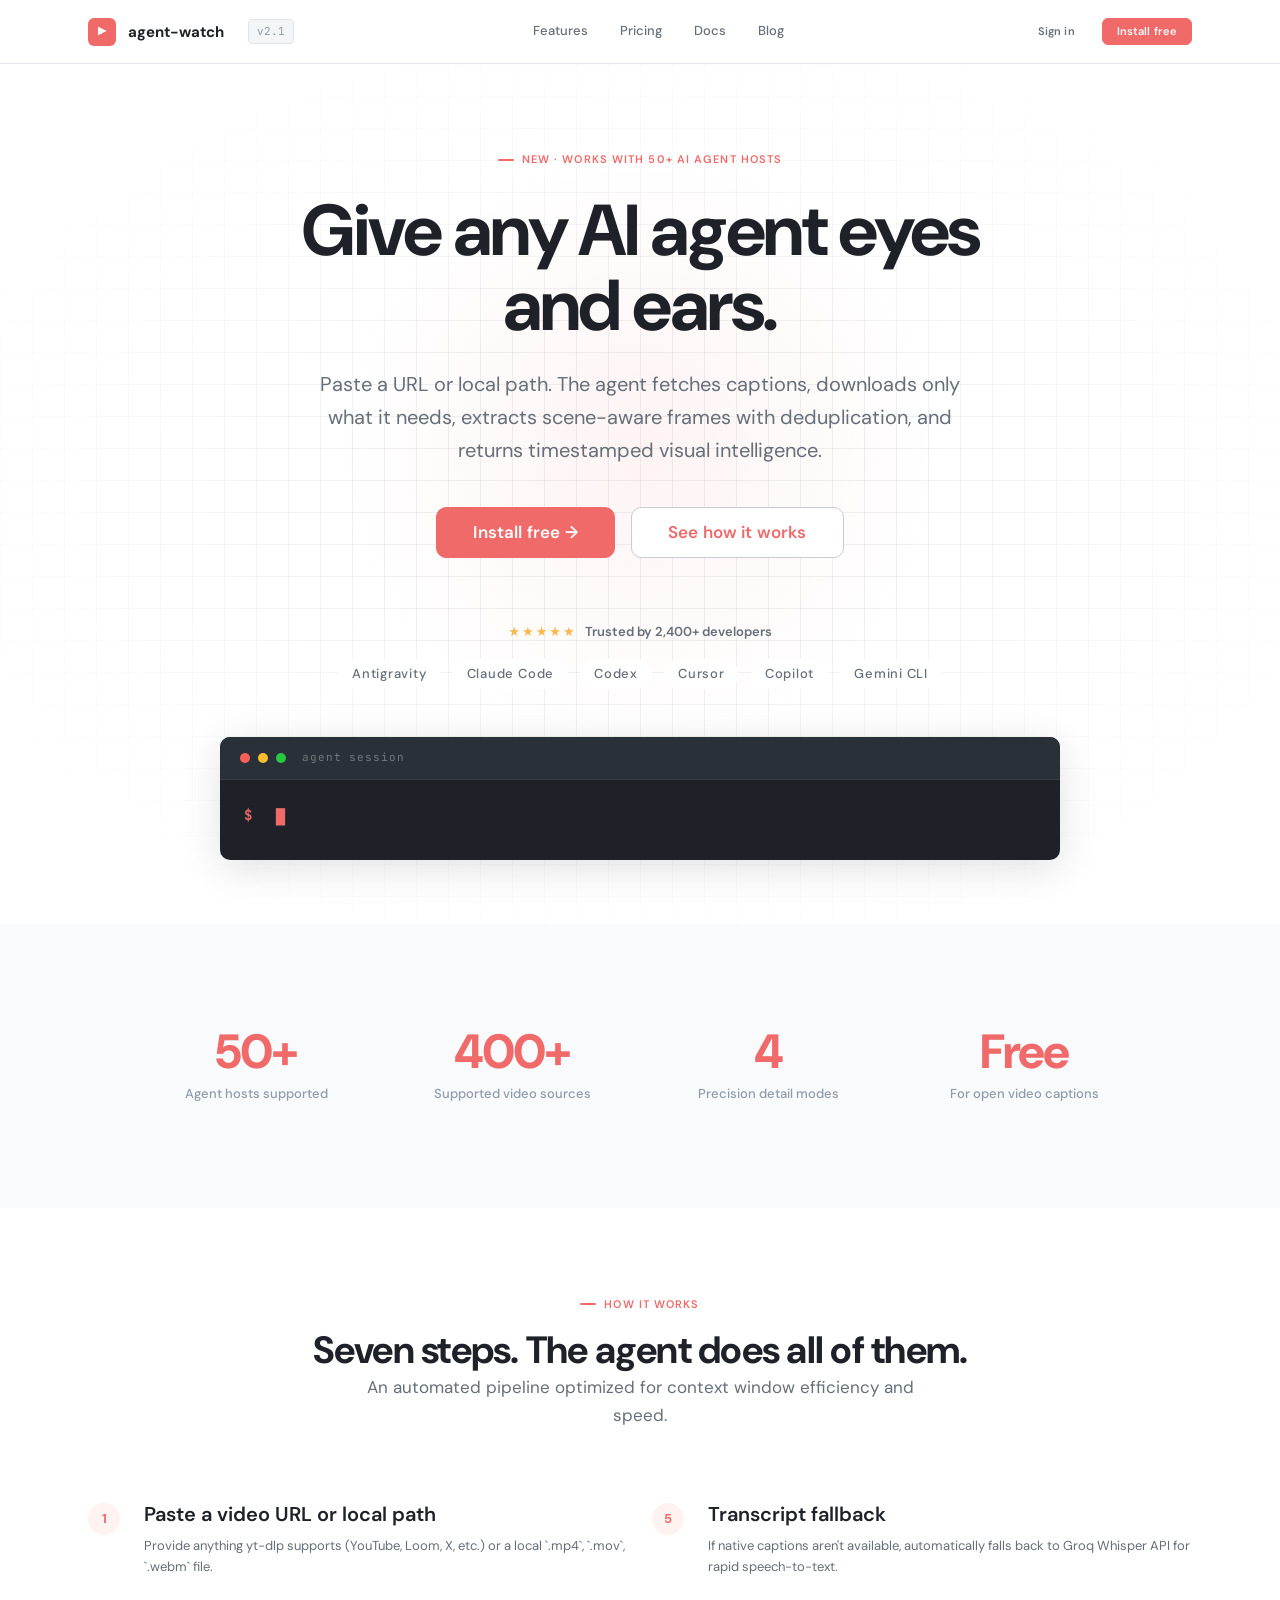
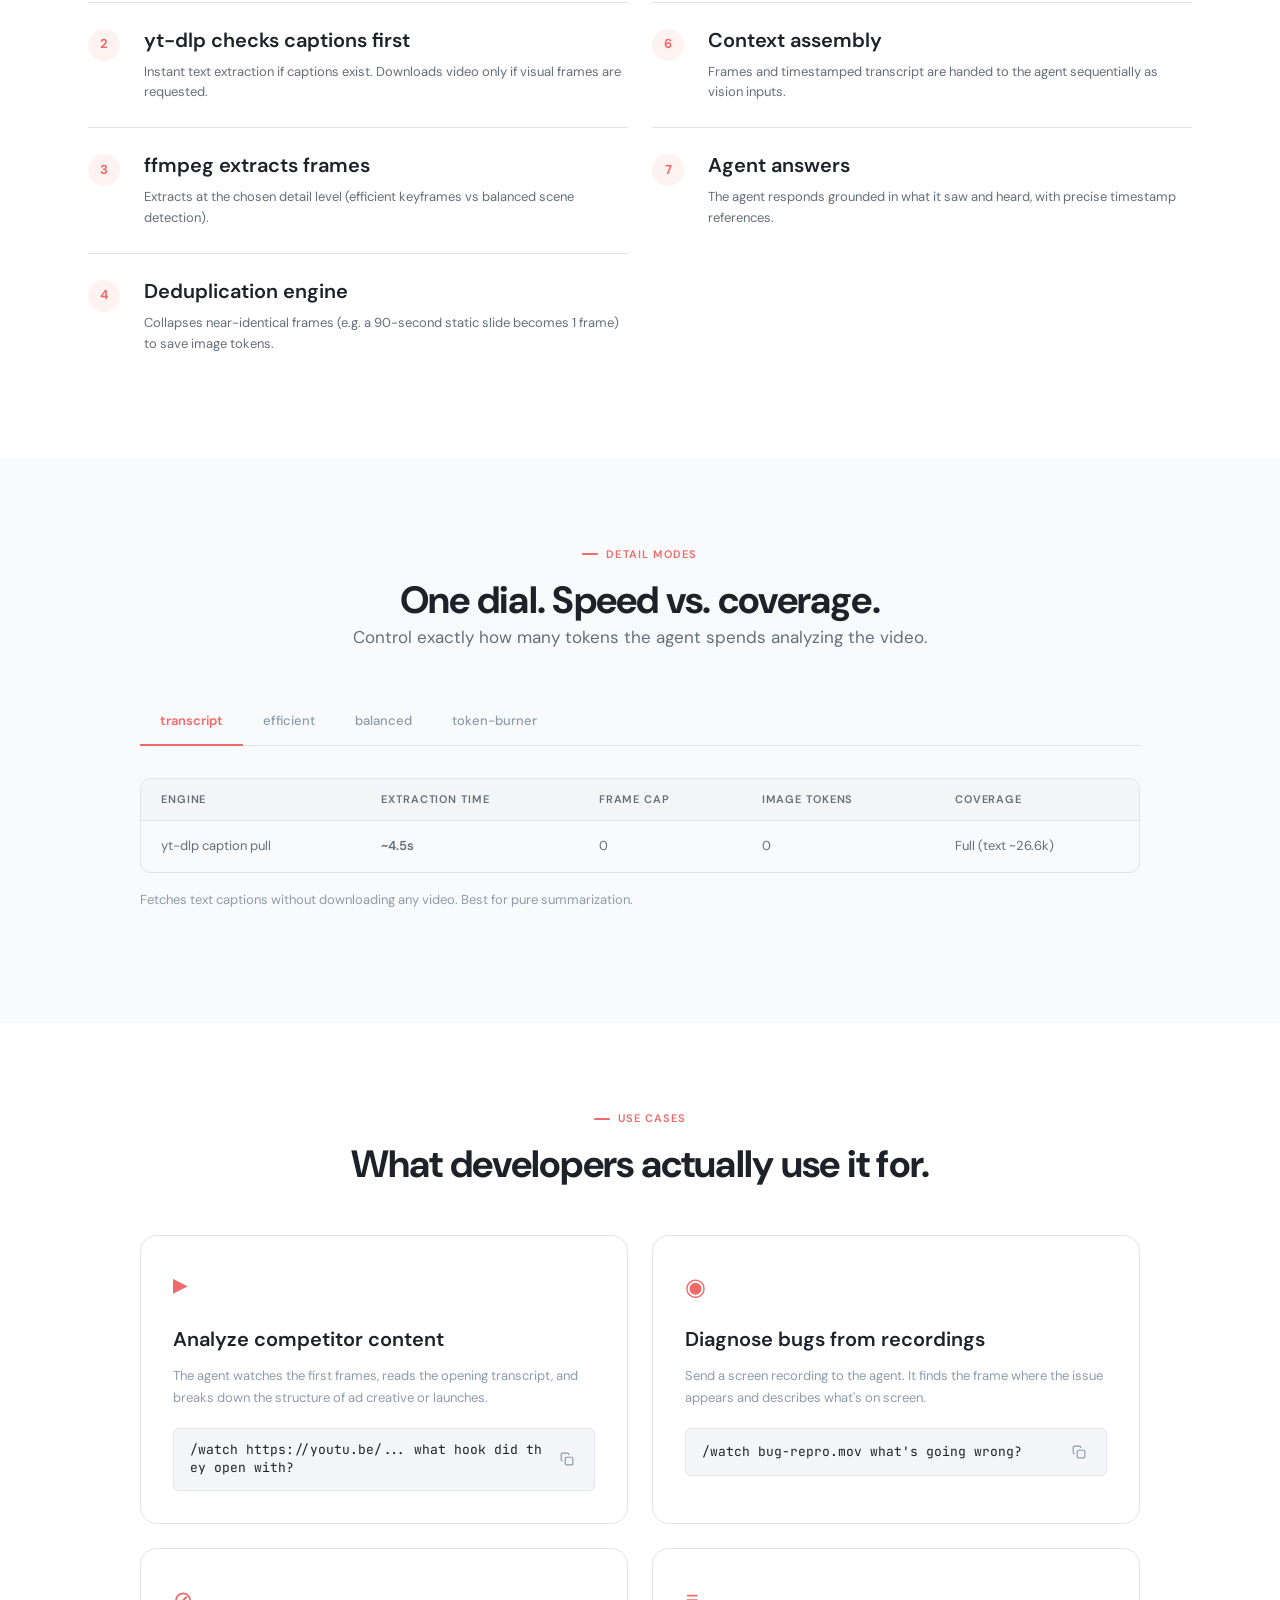
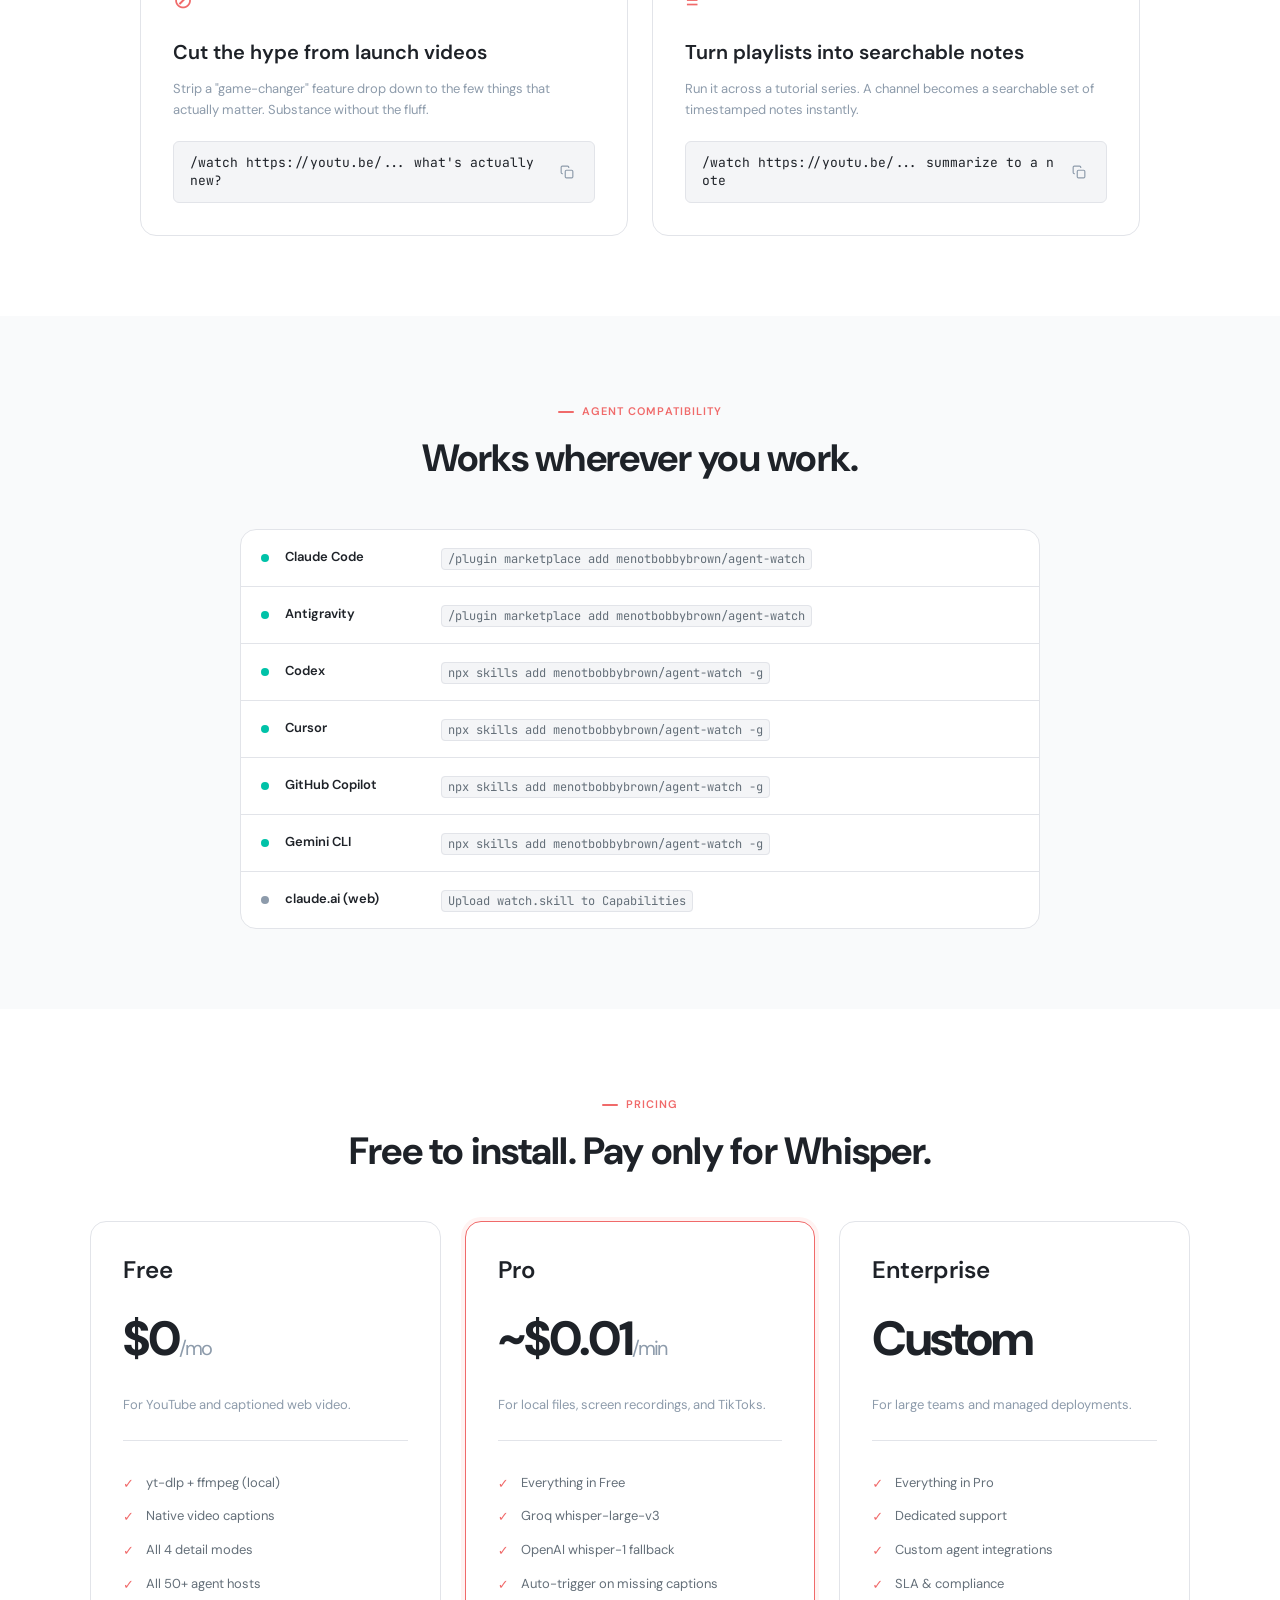
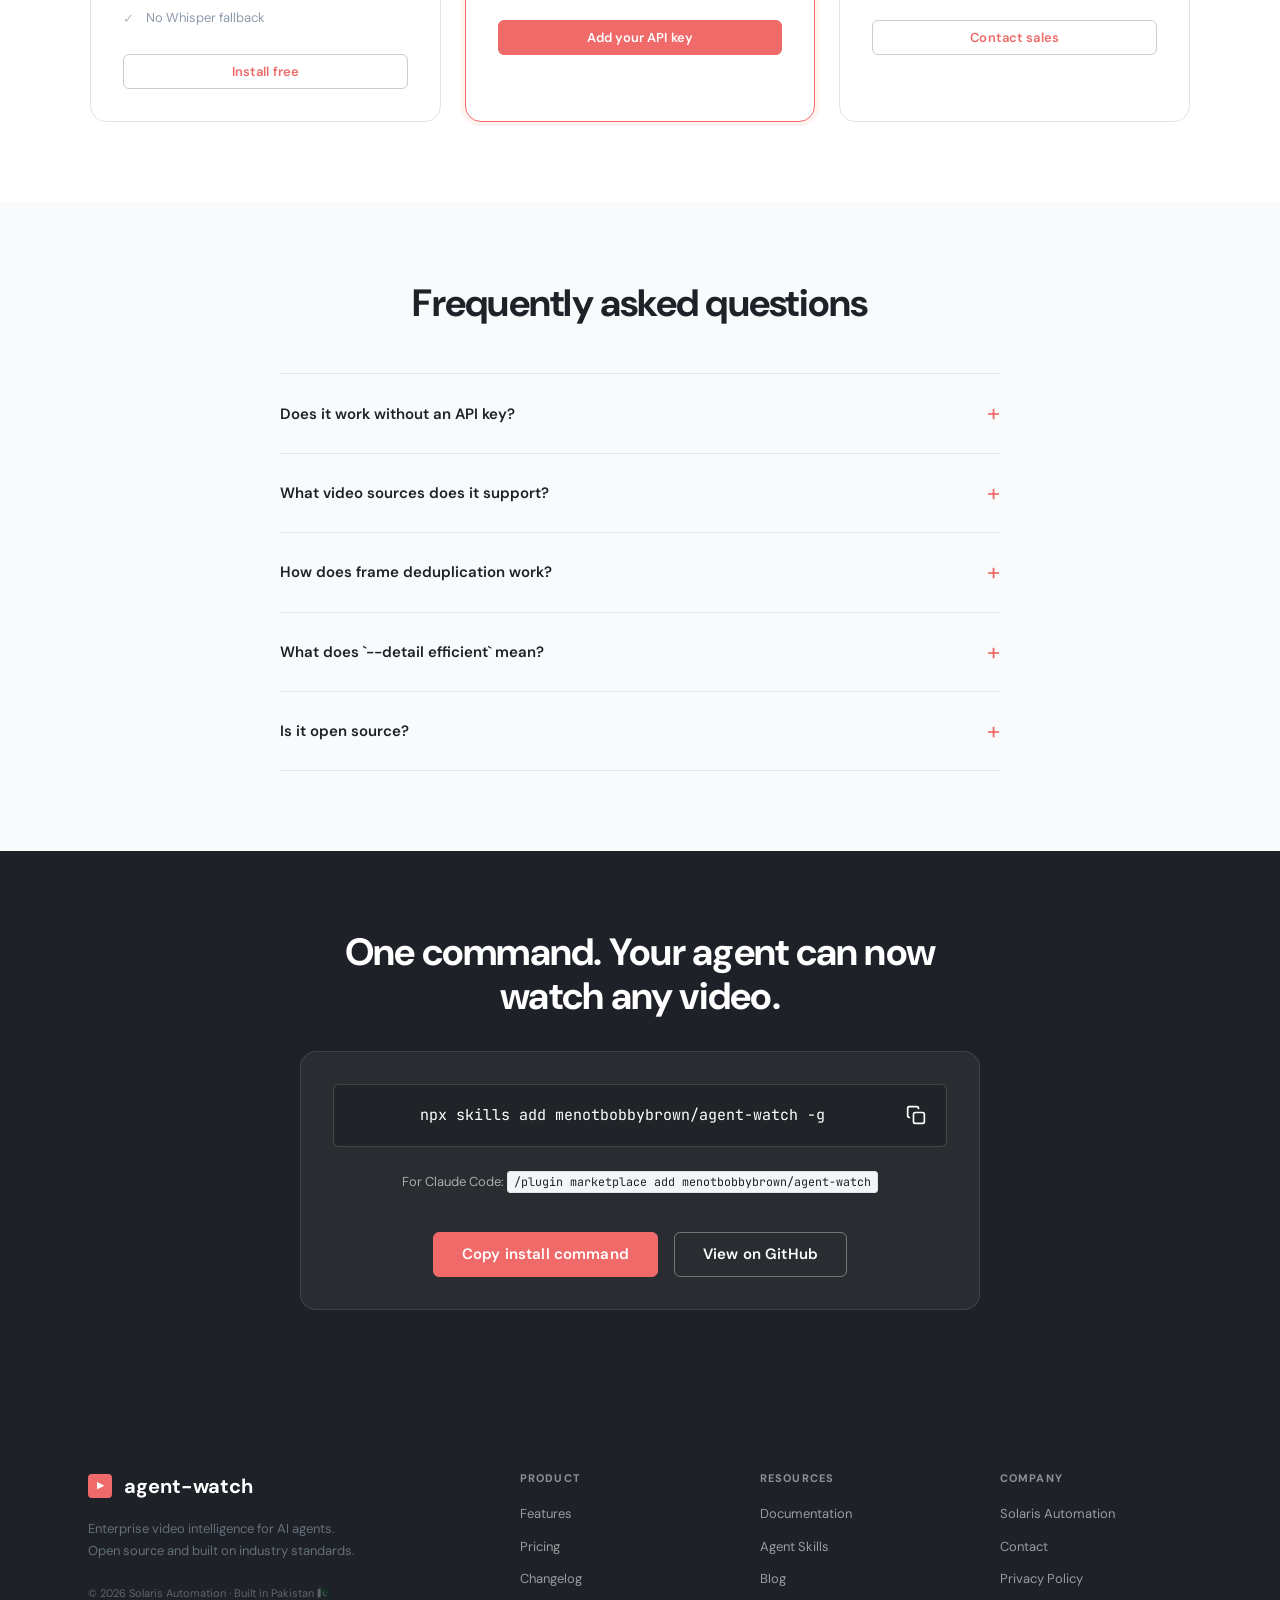
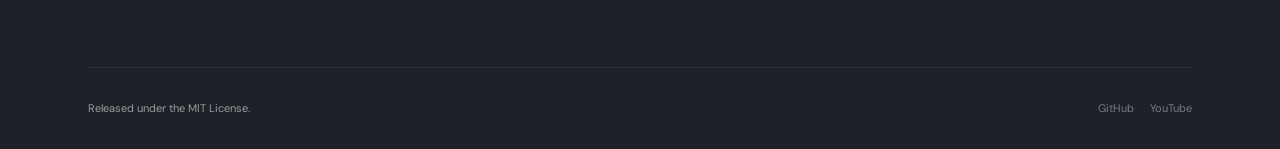
==== commit e9d5f71c: "docs: add Built in Pakistan shoutout to footer" ====
--- a/index.html
+++ b/index.html
@@ -1,4 +1,4 @@
-﻿<!DOCTYPE html>
+<!DOCTYPE html>
 <html lang="en">
 <head>
   <meta charset="UTF-8" />
@@ -490,7 +490,7 @@
         <div>
           <div class="footer-brand-name"><div class="footer-brand-mark">▶</div> agent-watch</div>
           <p class="footer-desc">Enterprise video intelligence for AI agents. Open source and built on industry standards.</p>
-          <div class="footer-credit">© 2026 Solaris Automation</div>
+          <div class="footer-credit">© 2026 Solaris Automation &middot; Built in Pakistan 🇵🇰</div>
         </div>
         <div>
           <div class="footer-col-title">Product</div>
--- a/assets/css/home.css
+++ b/assets/css/home.css
@@ -1,4 +1,4 @@
-﻿/* ── HOME SPECIFIC STYLES ───────────────────── */
+/* ── HOME SPECIFIC STYLES ───────────────────── */
 
 .hero {
   position: relative;
@@ -10,11 +10,26 @@
 .hero::before {
   content: '';
   position: absolute;
-  top: 0;
-  left: 0;
-  right: 0;
-  height: 100%;
-  background: radial-gradient(circle at top center, rgba(240,106,106,0.06) 0%, transparent 70%);
+  inset: 0;
+  background-image: 
+    linear-gradient(to right, rgba(100, 111, 121, 0.1) 1px, transparent 1px),
+    linear-gradient(to bottom, rgba(100, 111, 121, 0.1) 1px, transparent 1px);
+  background-size: 32px 32px;
+  mask-image: radial-gradient(ellipse at center, black 30%, transparent 80%);
+  -webkit-mask-image: radial-gradient(ellipse at center, black 30%, transparent 80%);
+  pointer-events: none;
+  z-index: -2;
+}
+
+.hero::after {
+  content: '';
+  position: absolute;
+  top: 10%;
+  left: 50%;
+  transform: translateX(-50%);
+  width: 800px;
+  height: 600px;
+  background: radial-gradient(circle, rgba(240, 106, 106, 0.08) 0%, transparent 60%);
   pointer-events: none;
   z-index: -1;
 }
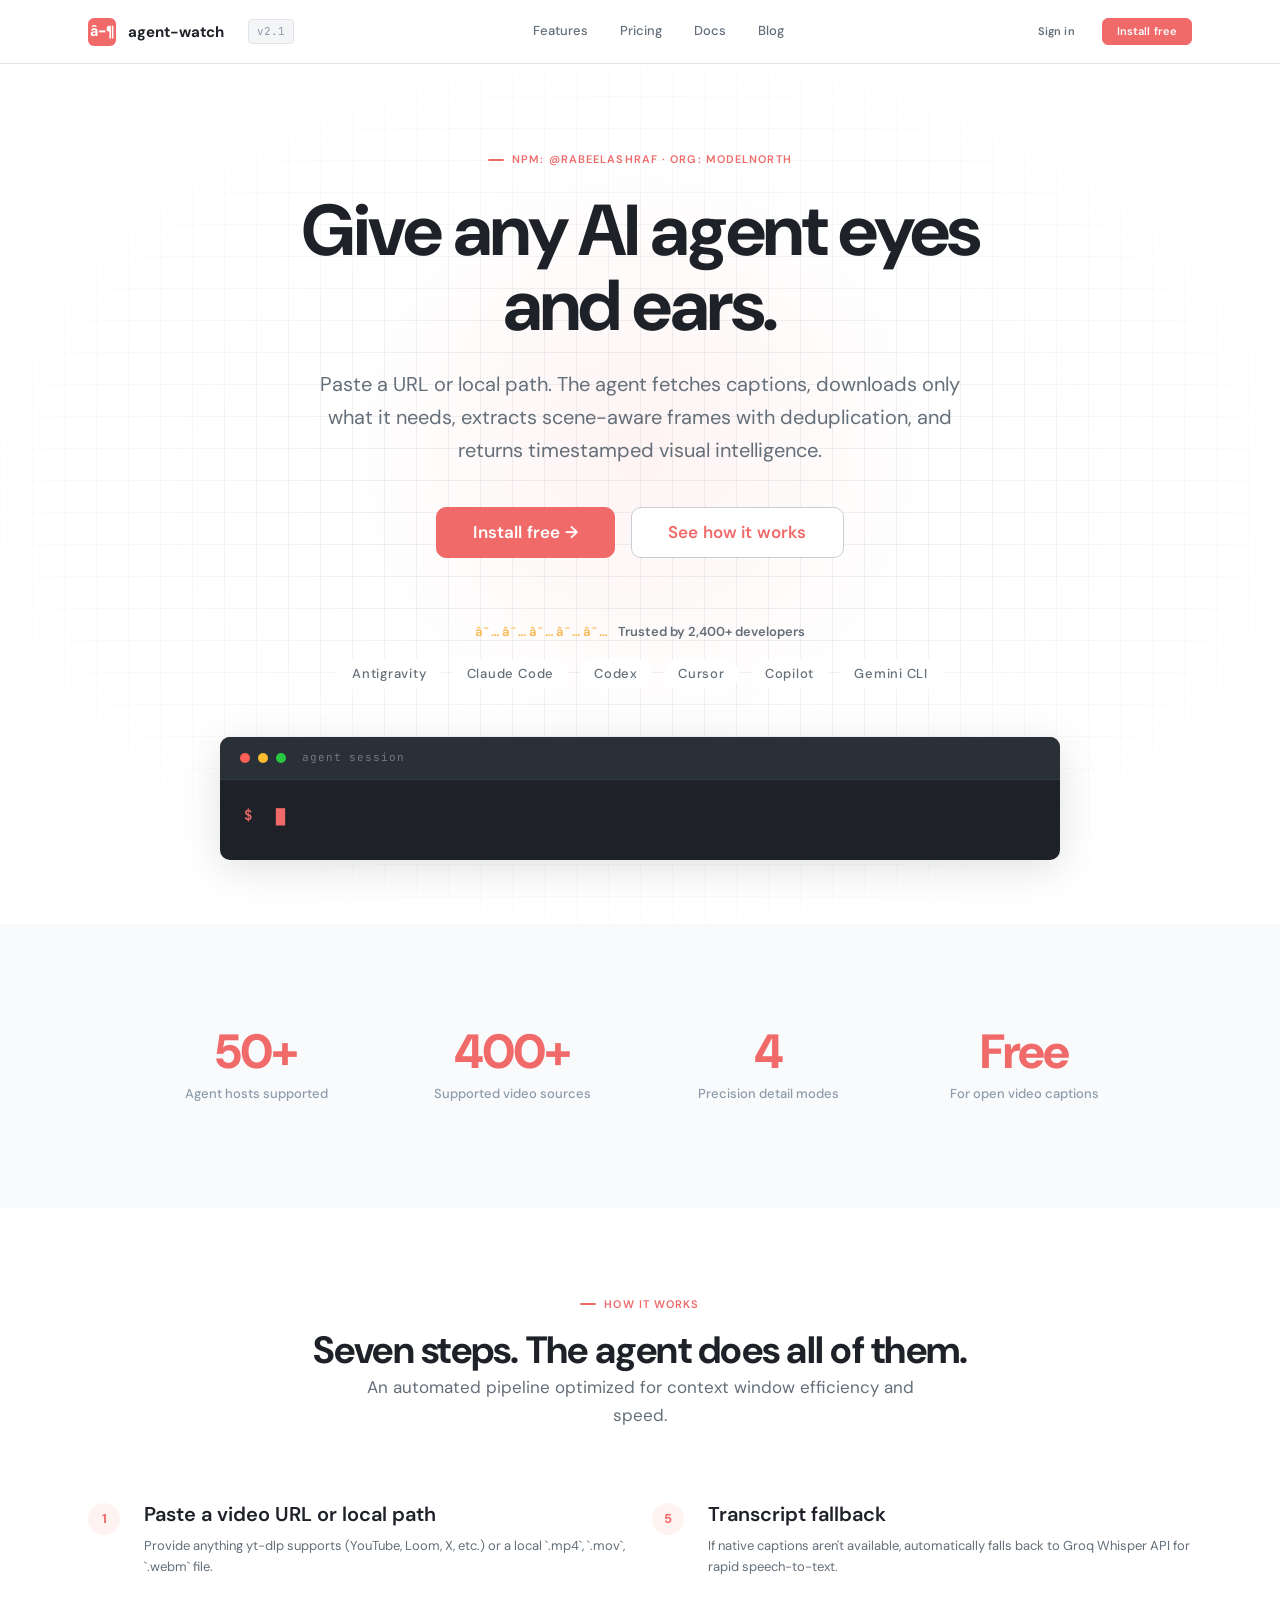
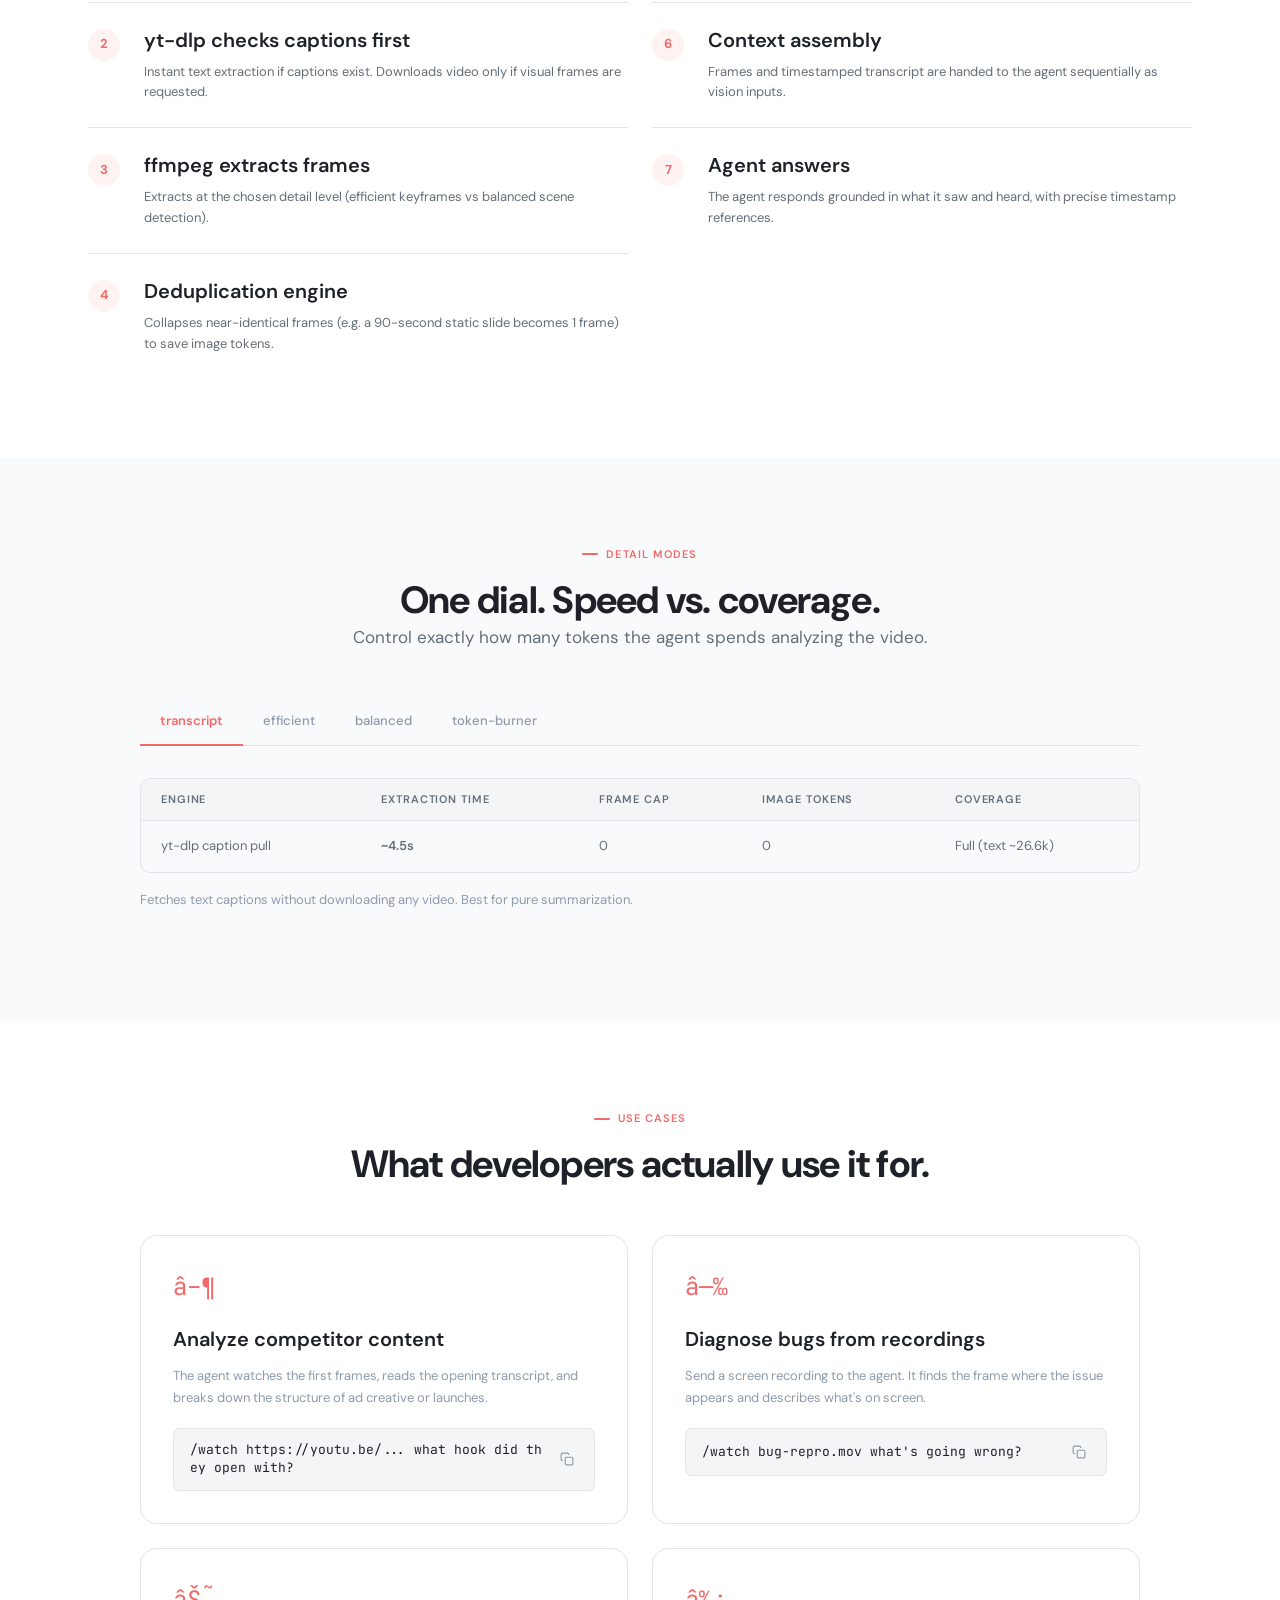
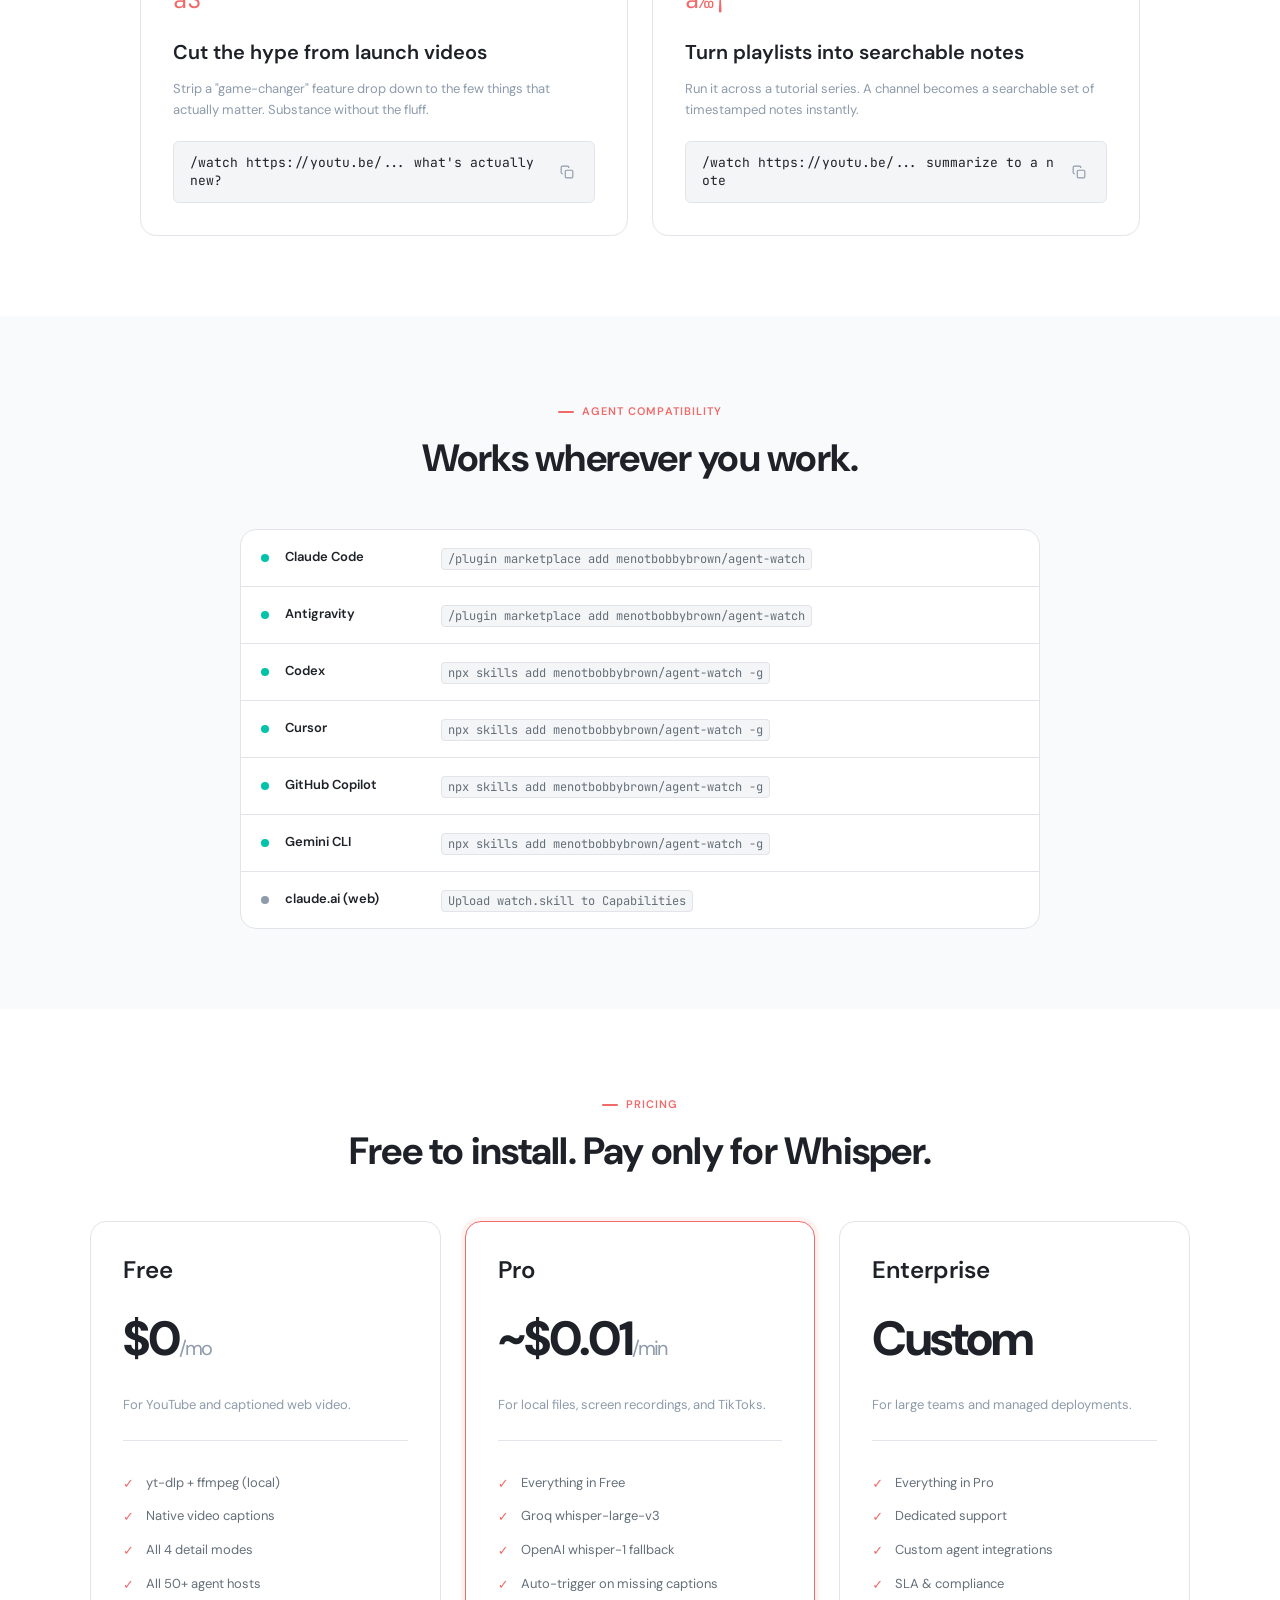
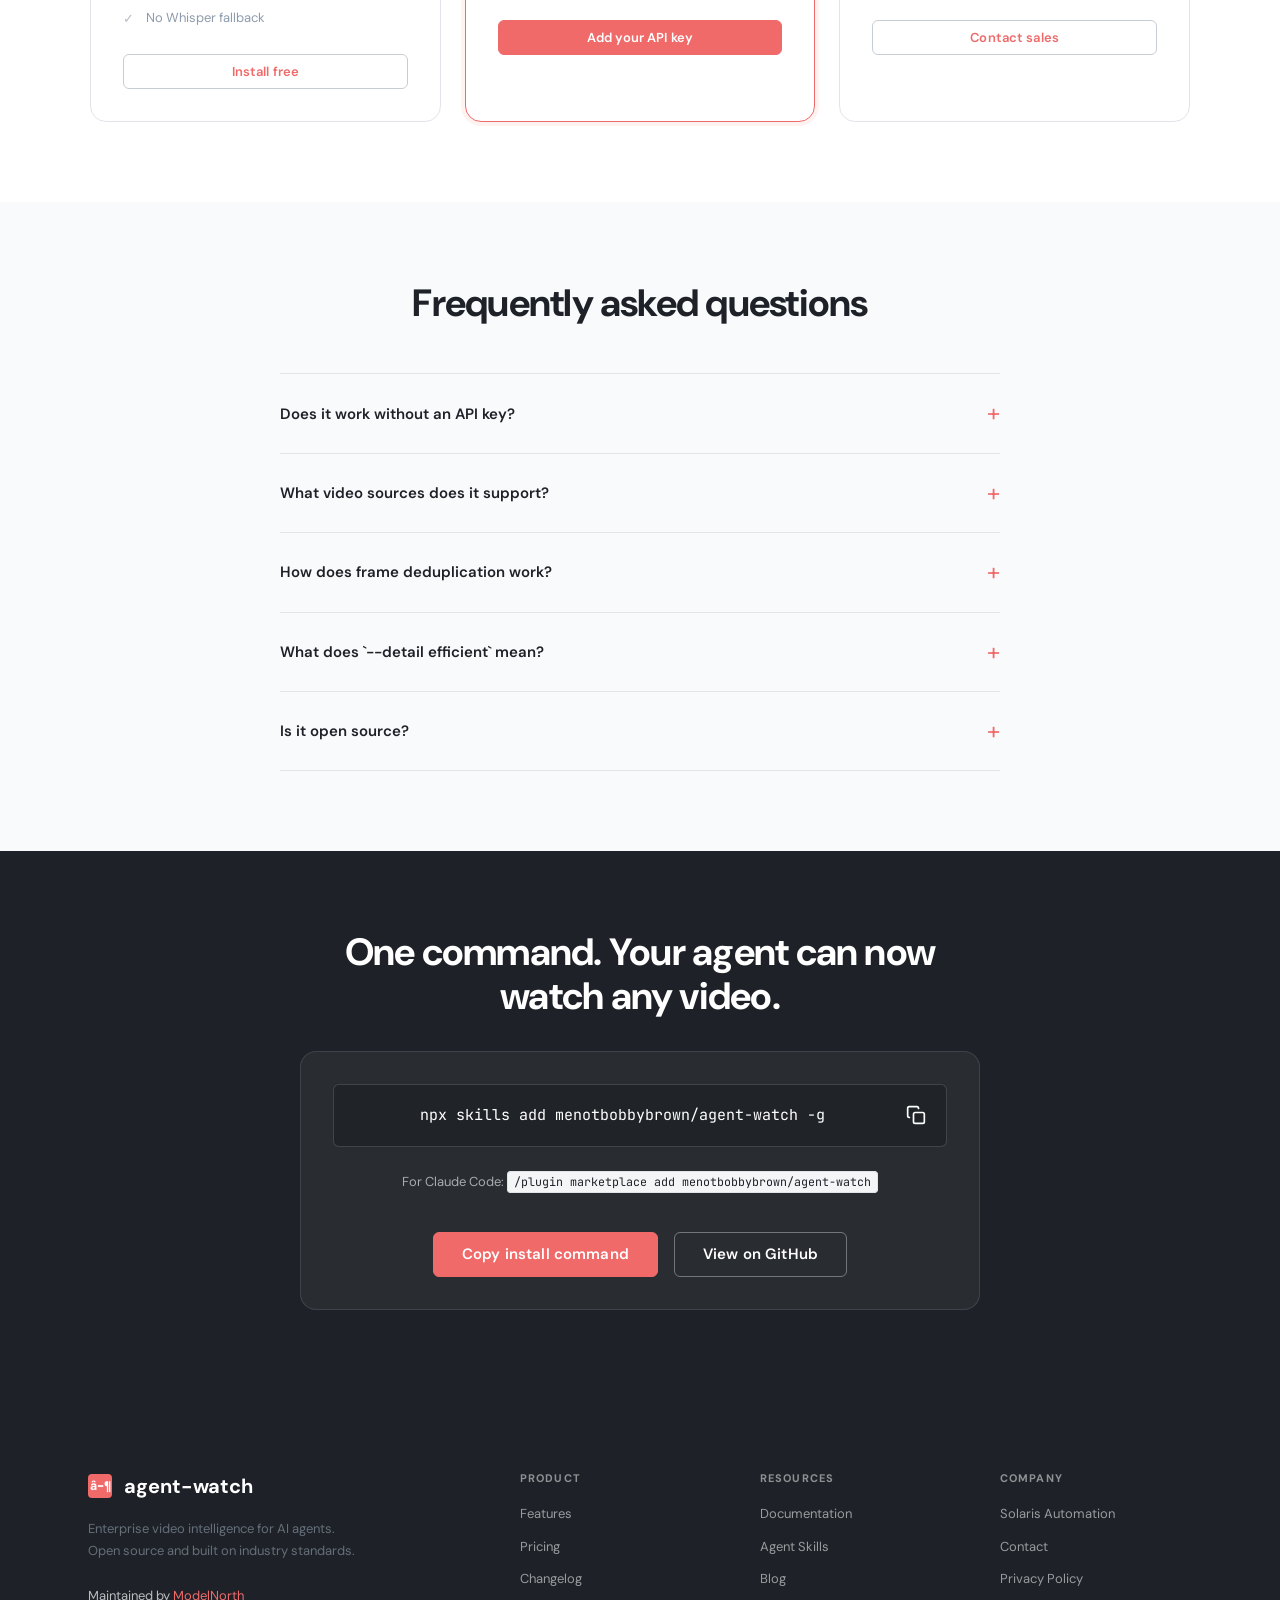
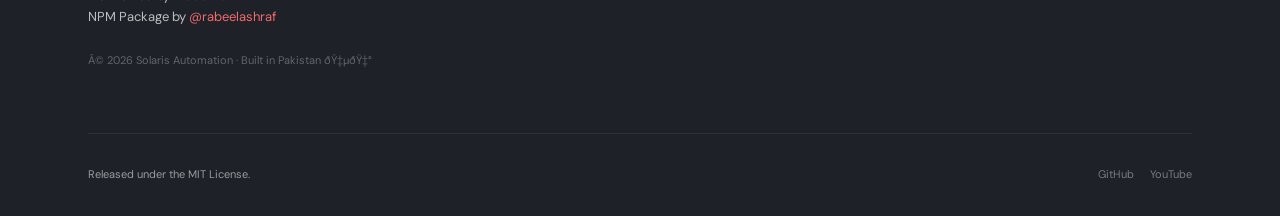
==== commit 4d617090: "docs: add npm package by rabeelashraf and ModelNorth org credits" ====
--- a/index.html
+++ b/index.html
@@ -1,21 +1,21 @@
-<!DOCTYPE html>
+﻿<!DOCTYPE html>
 <html lang="en">
 <head>
   <meta charset="UTF-8" />
   <meta name="viewport" content="width=device-width, initial-scale=1.0" />
-  <title>agent-watch — Enterprise Video Intelligence for AI Agents</title>
+  <title>agent-watch â€” Enterprise Video Intelligence for AI Agents</title>
   <link href="https://fonts.googleapis.com/css2?family=DM+Sans:opsz,wght@9..40,300;9..40,400;9..40,500;9..40,600;9..40,700&family=JetBrains+Mono:wght@400;500;600;700&display=swap" rel="stylesheet" />
   <link rel="stylesheet" href="assets/css/design-system.css" />
   <link rel="stylesheet" href="assets/css/home.css" />
 </head>
 <body>
 
-  <!-- NAV -->
+  <!-&#9654; NAV -->
   <header class="nav">
     <div class="nav-inner">
       <div class="flex items-center gap-6">
         <a href="/" class="nav-logo">
-          <div class="nav-logo-mark">▶</div>
+          <div class="nav-logo-mark">â–¶</div>
           agent-watch
         </a>
         <div class="nav-version">v2.1</div>
@@ -33,10 +33,10 @@
     </div>
   </header>
 
-  <!-- HERO -->
+  <!-&#9654; HERO -->
   <section class="hero">
     <div class="container">
-      <div class="eyebrow">New · Works with 50+ AI agent hosts</div>
+      <div class="eyebrow">NPM: @rabeelashraf &middot; Org: ModelNorth</div>
       <h1>Give any AI agent eyes and ears.</h1>
       <p class="lead">Paste a URL or local path. The agent fetches captions, downloads only what it needs, extracts scene-aware frames with deduplication, and returns timestamped visual intelligence.</p>
       
@@ -46,7 +46,7 @@
       </div>
 
       <div class="social-proof">
-        <div class="social-proof-stars"><span>★★★★★</span> Trusted by 2,400+ developers</div>
+        <div class="social-proof-stars"><span>â˜…â˜…â˜…â˜…â˜…</span> Trusted by 2,400+ developers</div>
         <div class="logo-row">
           <span class="badge">Antigravity</span>
           <span class="badge">Claude Code</span>
@@ -57,7 +57,7 @@
         </div>
       </div>
 
-      <!-- TERMINAL DEMO -->
+      <!-&#9654; TERMINAL DEMO -->
       <div class="terminal-container mt-12">
         <div class="terminal">
           <div class="terminal-bar">
@@ -72,20 +72,20 @@
               <span class="t-cmd" id="typed-cmd"></span><span class="t-cursor" id="t-cursor">&#x2587;</span>
             </div>
             <div class="t-output hidden" id="t-output">
-              <div class="t-row"><span class="ok">✓ captions fetched</span> <span class="dim"> yt-dlp · 0.4s</span></div>
-              <div class="t-row"><span class="ok">✓ frames extracted</span> <span class="dim"> ffmpeg · scene-aware · 87 candidates → </span><span class="hi">52 frames</span><span class="dim"> (35 near-dupes dropped)</span></div>
+              <div class="t-row"><span class="ok">âœ“ captions fetched</span> <span class="dim"> yt-dlp Â· 0.4s</span></div>
+              <div class="t-row"><span class="ok">âœ“ frames extracted</span> <span class="dim"> ffmpeg Â· scene-aware Â· 87 candidates â†’ </span><span class="hi">52 frames</span><span class="dim"> (35 near-dupes dropped)</span></div>
               <div class="t-answer">
-                <span class="lbl">▶ AGENT:</span>
-                At <span class="ts">[t=00:32]</span>, the presenter opens by showing the broken network request in DevTools — status flips to <span class="ts">401</span> and a red border flashes on the login form. The bug is a missing auth header on the OPTIONS preflight.
-              </div>
-            </div>
-          </div>
-        </div>
-      </div>
-    </div>
-  </section>
-
-  <!-- STATS -->
+                <span class="lbl">â–¶ AGENT:</span>
+                At <span class="ts">[t=00:32]</span>, the presenter opens by showing the broken network request in DevTools â€” status flips to <span class="ts">401</span> and a red border flashes on the login form. The bug is a missing auth header on the OPTIONS preflight.
+              </div>
+            </div>
+          </div>
+        </div>
+      </div>
+    </div>
+  </section>
+
+  <!-&#9654; STATS -->
   <section class="section section-alt border-y">
     <div class="container">
       <div class="stat-grid">
@@ -109,7 +109,7 @@
     </div>
   </section>
 
-  <!-- HOW IT WORKS -->
+  <!-&#9654; HOW IT WORKS -->
   <section class="section" id="how-it-works">
     <div class="container">
       <div class="text-center section-intro">
@@ -180,7 +180,7 @@
     </div>
   </section>
 
-  <!-- DETAIL MODES -->
+  <!-&#9654; DETAIL MODES -->
   <section class="section section-alt">
     <div class="container">
       <div class="text-center section-intro">
@@ -272,7 +272,7 @@
     </div>
   </section>
 
-  <!-- USE CASES -->
+  <!-&#9654; USE CASES -->
   <section class="section">
     <div class="container">
       <div class="text-center section-intro">
@@ -282,7 +282,7 @@
 
       <div class="use-cases-grid">
         <div class="use-case-card">
-          <div class="use-case-icon">▶</div>
+          <div class="use-case-icon">â–¶</div>
           <h4>Analyze competitor content</h4>
           <p class="text-sm text-muted">The agent watches the first frames, reads the opening transcript, and breaks down the structure of ad creative or launches.</p>
           <div class="copy-wrap mt-2">
@@ -292,7 +292,7 @@
         </div>
         
         <div class="use-case-card">
-          <div class="use-case-icon">◉</div>
+          <div class="use-case-icon">â—‰</div>
           <h4>Diagnose bugs from recordings</h4>
           <p class="text-sm text-muted">Send a screen recording to the agent. It finds the frame where the issue appears and describes what's on screen.</p>
           <div class="copy-wrap mt-2">
@@ -302,7 +302,7 @@
         </div>
 
         <div class="use-case-card">
-          <div class="use-case-icon">⊘</div>
+          <div class="use-case-icon">âŠ˜</div>
           <h4>Cut the hype from launch videos</h4>
           <p class="text-sm text-muted">Strip a "game-changer" feature drop down to the few things that actually matter. Substance without the fluff.</p>
           <div class="copy-wrap mt-2">
@@ -312,7 +312,7 @@
         </div>
 
         <div class="use-case-card">
-          <div class="use-case-icon">≡</div>
+          <div class="use-case-icon">â‰¡</div>
           <h4>Turn playlists into searchable notes</h4>
           <p class="text-sm text-muted">Run it across a tutorial series. A channel becomes a searchable set of timestamped notes instantly.</p>
           <div class="copy-wrap mt-2">
@@ -324,7 +324,7 @@
     </div>
   </section>
 
-  <!-- COMPATIBILITY -->
+  <!-&#9654; COMPATIBILITY -->
   <section class="section section-alt">
     <div class="container">
       <div class="text-center section-intro">
@@ -374,7 +374,7 @@
     </div>
   </section>
 
-  <!-- PRICING -->
+  <!-&#9654; PRICING -->
   <section class="section" id="pricing">
     <div class="container">
       <div class="text-center section-intro">
@@ -429,7 +429,7 @@
     </div>
   </section>
 
-  <!-- FAQ -->
+  <!-&#9654; FAQ -->
   <section class="section section-alt">
     <div class="container">
       <div class="text-center section-intro">
@@ -448,7 +448,7 @@
           </div>
           <div class="faq-item">
             <div class="faq-q">How does frame deduplication work?</div>
-            <div class="faq-a">We run a fast 16×16 pixel brightness delta pass over the extracted frames. If a frame is visually identical to the last one we kept, we drop it. This protects your agent's context window.</div>
+            <div class="faq-a">We run a fast 16Ã—16 pixel brightness delta pass over the extracted frames. If a frame is visually identical to the last one we kept, we drop it. This protects your agent's context window.</div>
           </div>
           <div class="faq-item">
             <div class="faq-q">What does `--detail efficient` mean?</div>
@@ -463,7 +463,7 @@
     </div>
   </section>
 
-  <!-- CTA -->
+  <!-&#9654; CTA -->
   <section class="section section-dark" id="install">
     <div class="container cta-banner">
       <h2>One command. Your agent can now watch any video.</h2>
@@ -483,14 +483,18 @@
     </div>
   </section>
 
-  <!-- FOOTER -->
+  <!-&#9654; FOOTER -->
   <footer class="footer">
     <div class="container">
       <div class="footer-grid">
         <div>
-          <div class="footer-brand-name"><div class="footer-brand-mark">▶</div> agent-watch</div>
+          <div class="footer-brand-name"><div class="footer-brand-mark">â–¶</div> agent-watch</div>
           <p class="footer-desc">Enterprise video intelligence for AI agents. Open source and built on industry standards.</p>
-          <div class="footer-credit">© 2026 Solaris Automation &middot; Built in Pakistan 🇵🇰</div>
+          <div class="footer-desc" style="font-size: 13px; margin-top: 12px; color: rgba(255,255,255,0.7);">
+            Maintained by <a href="https://github.com/modelnorth" style="color: #F06A6A;">ModelNorth</a><br/>
+            NPM Package by <a href="https://www.npmjs.com/~rabeelashraf" style="color: #F06A6A;">@rabeelashraf</a>
+          </div>
+          <div class="footer-credit">Â© 2026 Solaris Automation &middot; Built in Pakistan ðŸ‡µðŸ‡°</div>
         </div>
         <div>
           <div class="footer-col-title">Product</div>
@@ -530,3 +534,5 @@
   <script src="assets/js/app.js"></script>
 </body>
 </html>
+
+
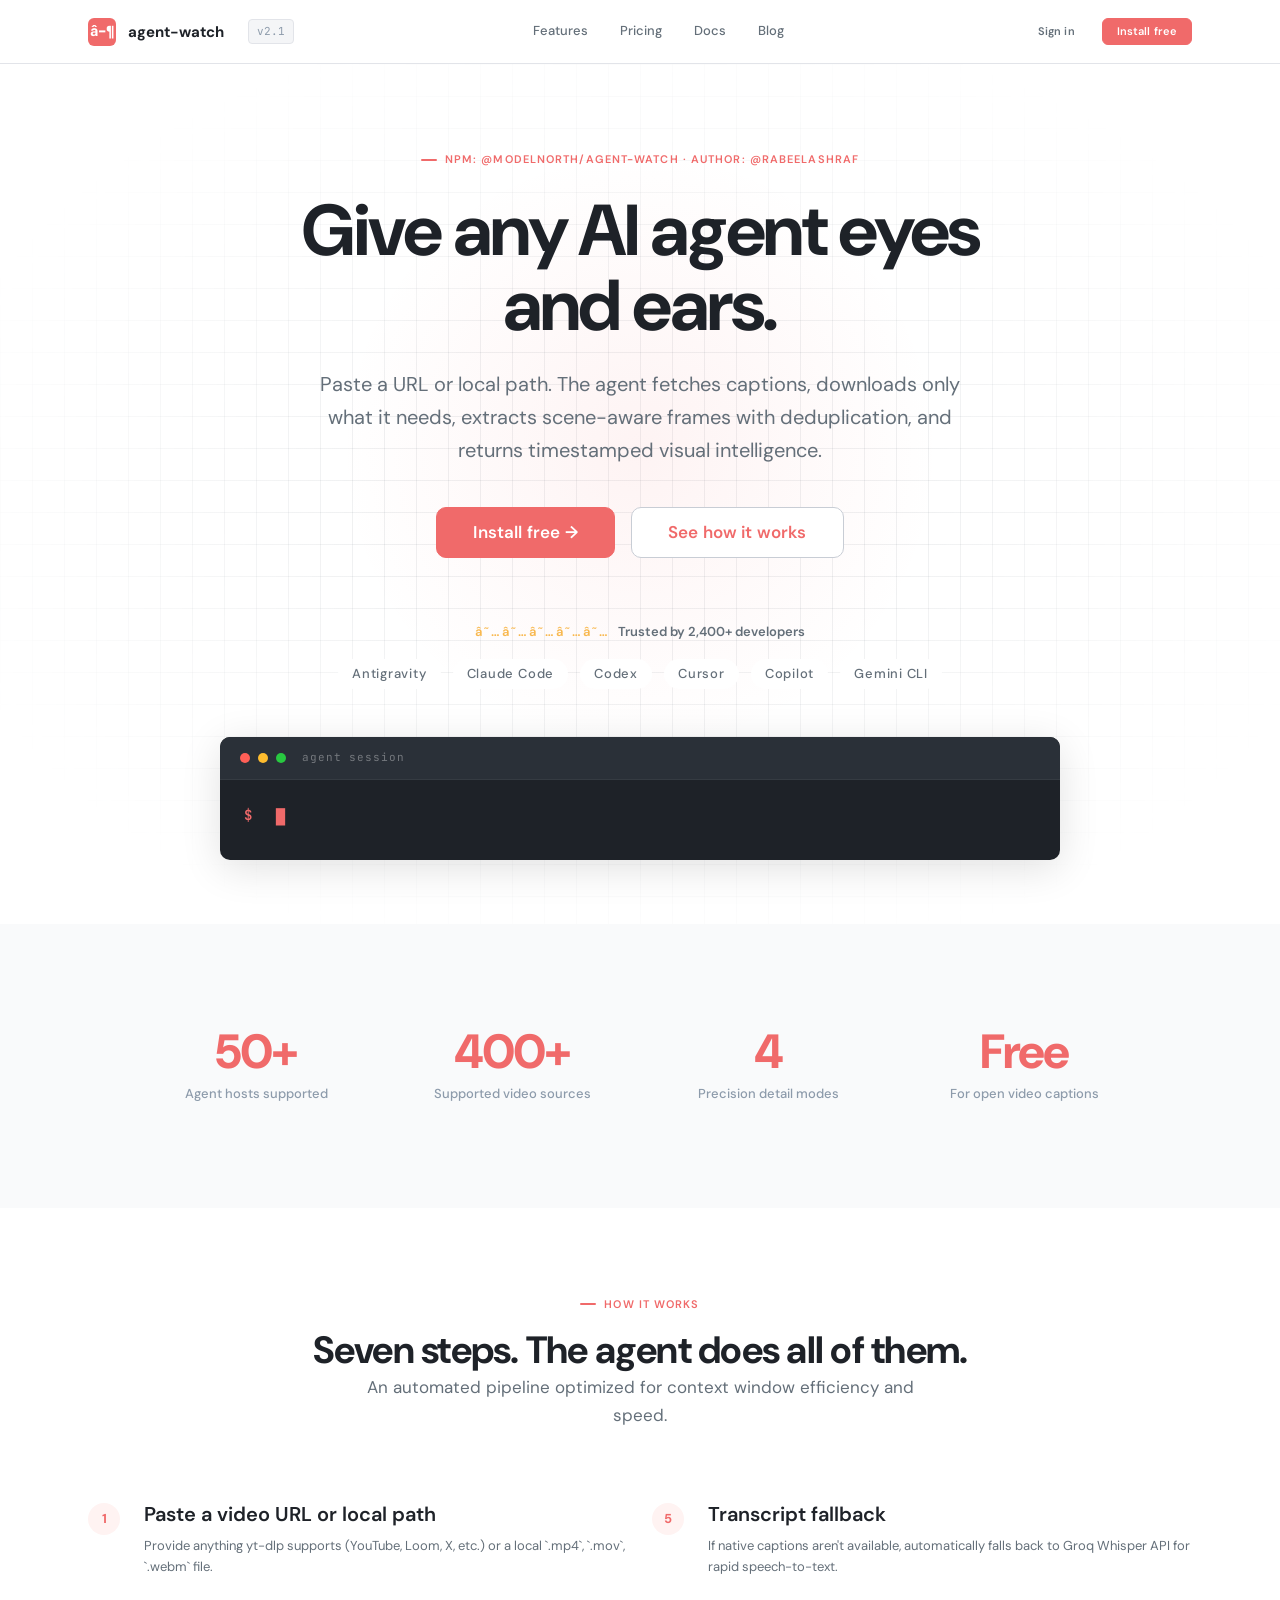
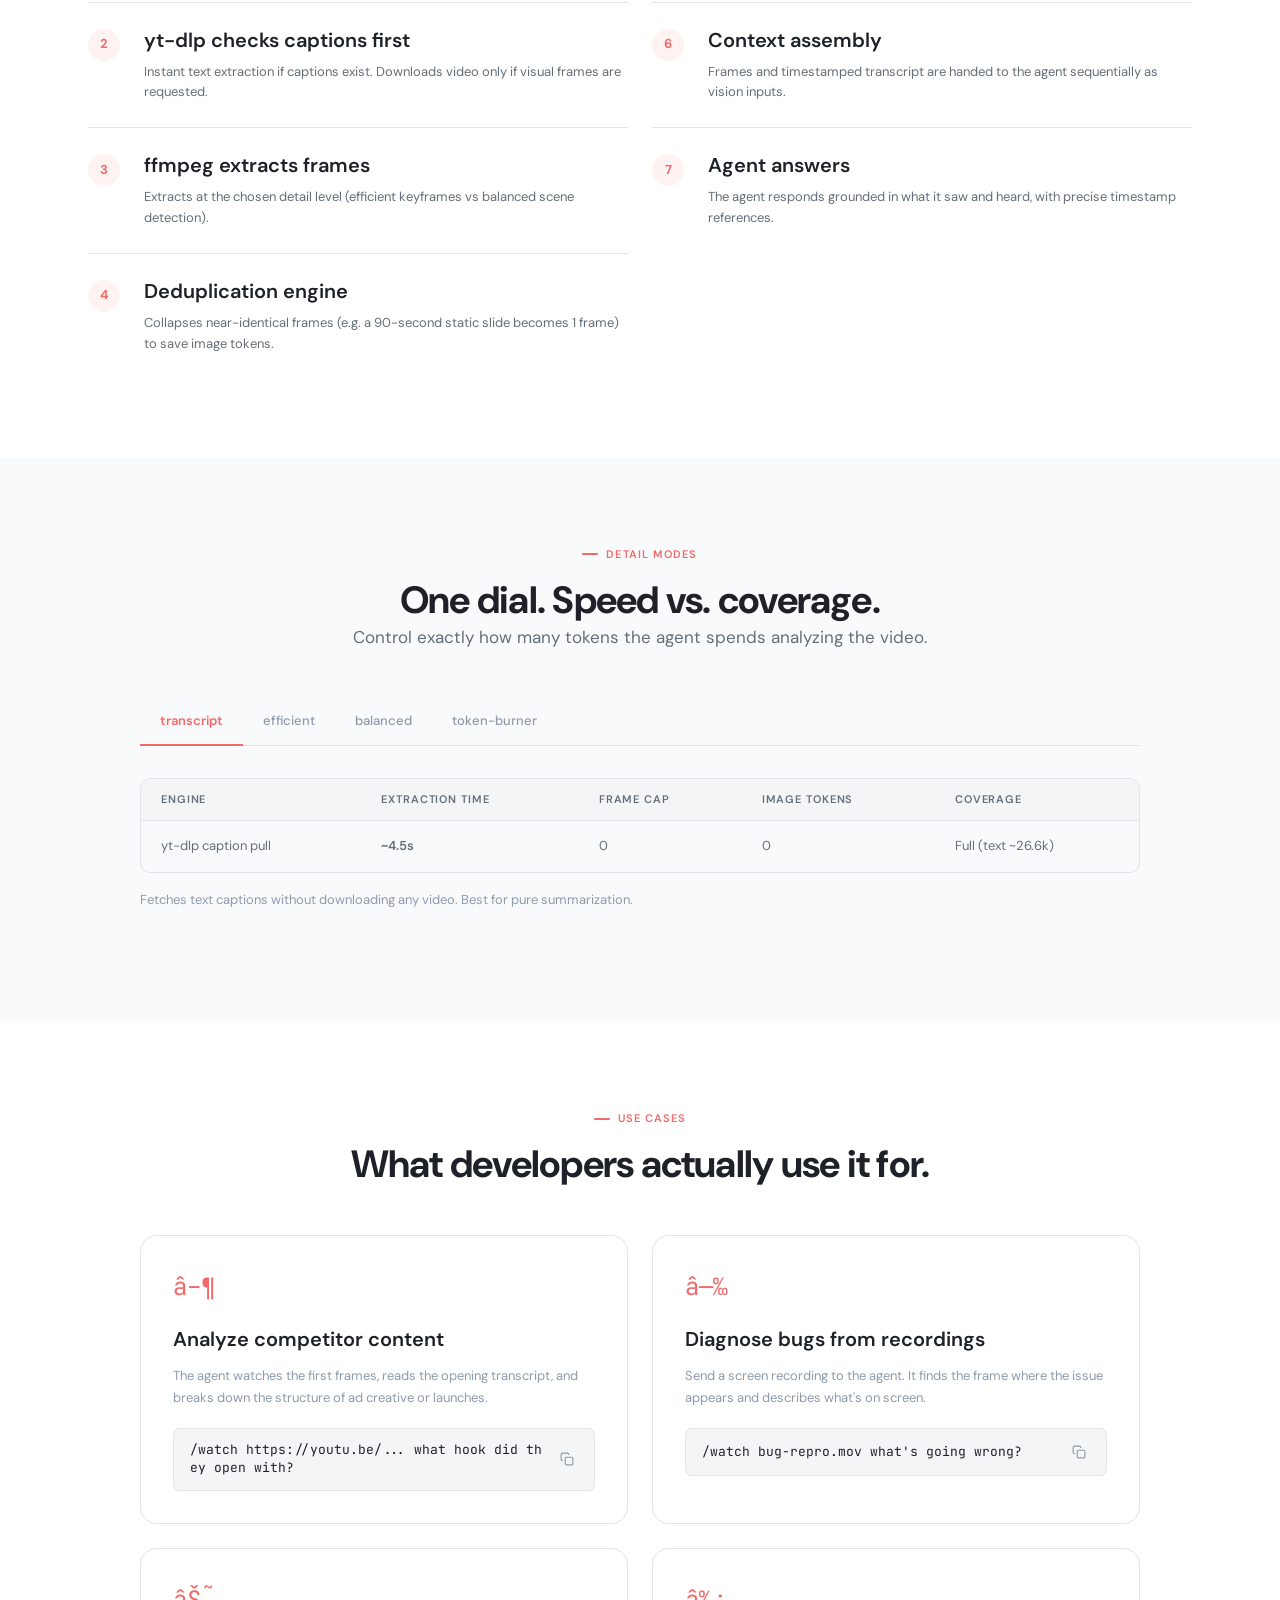
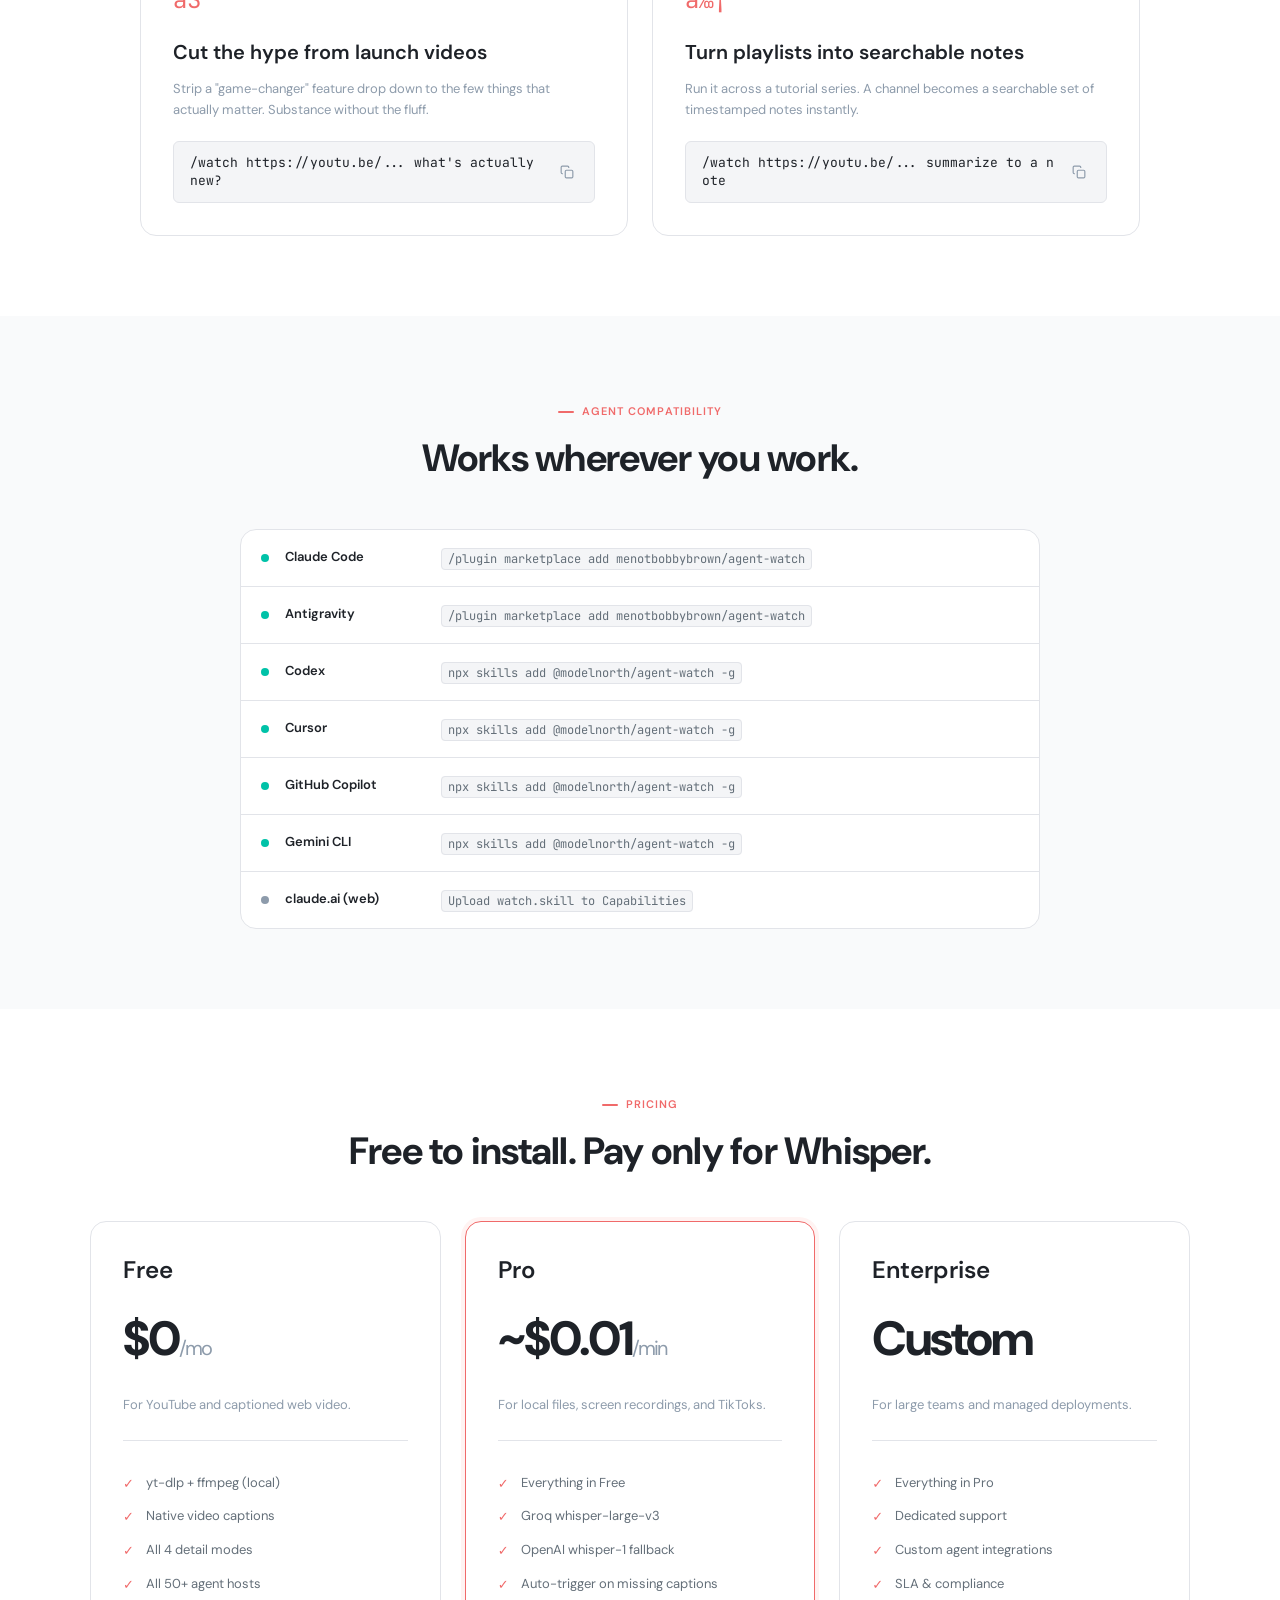
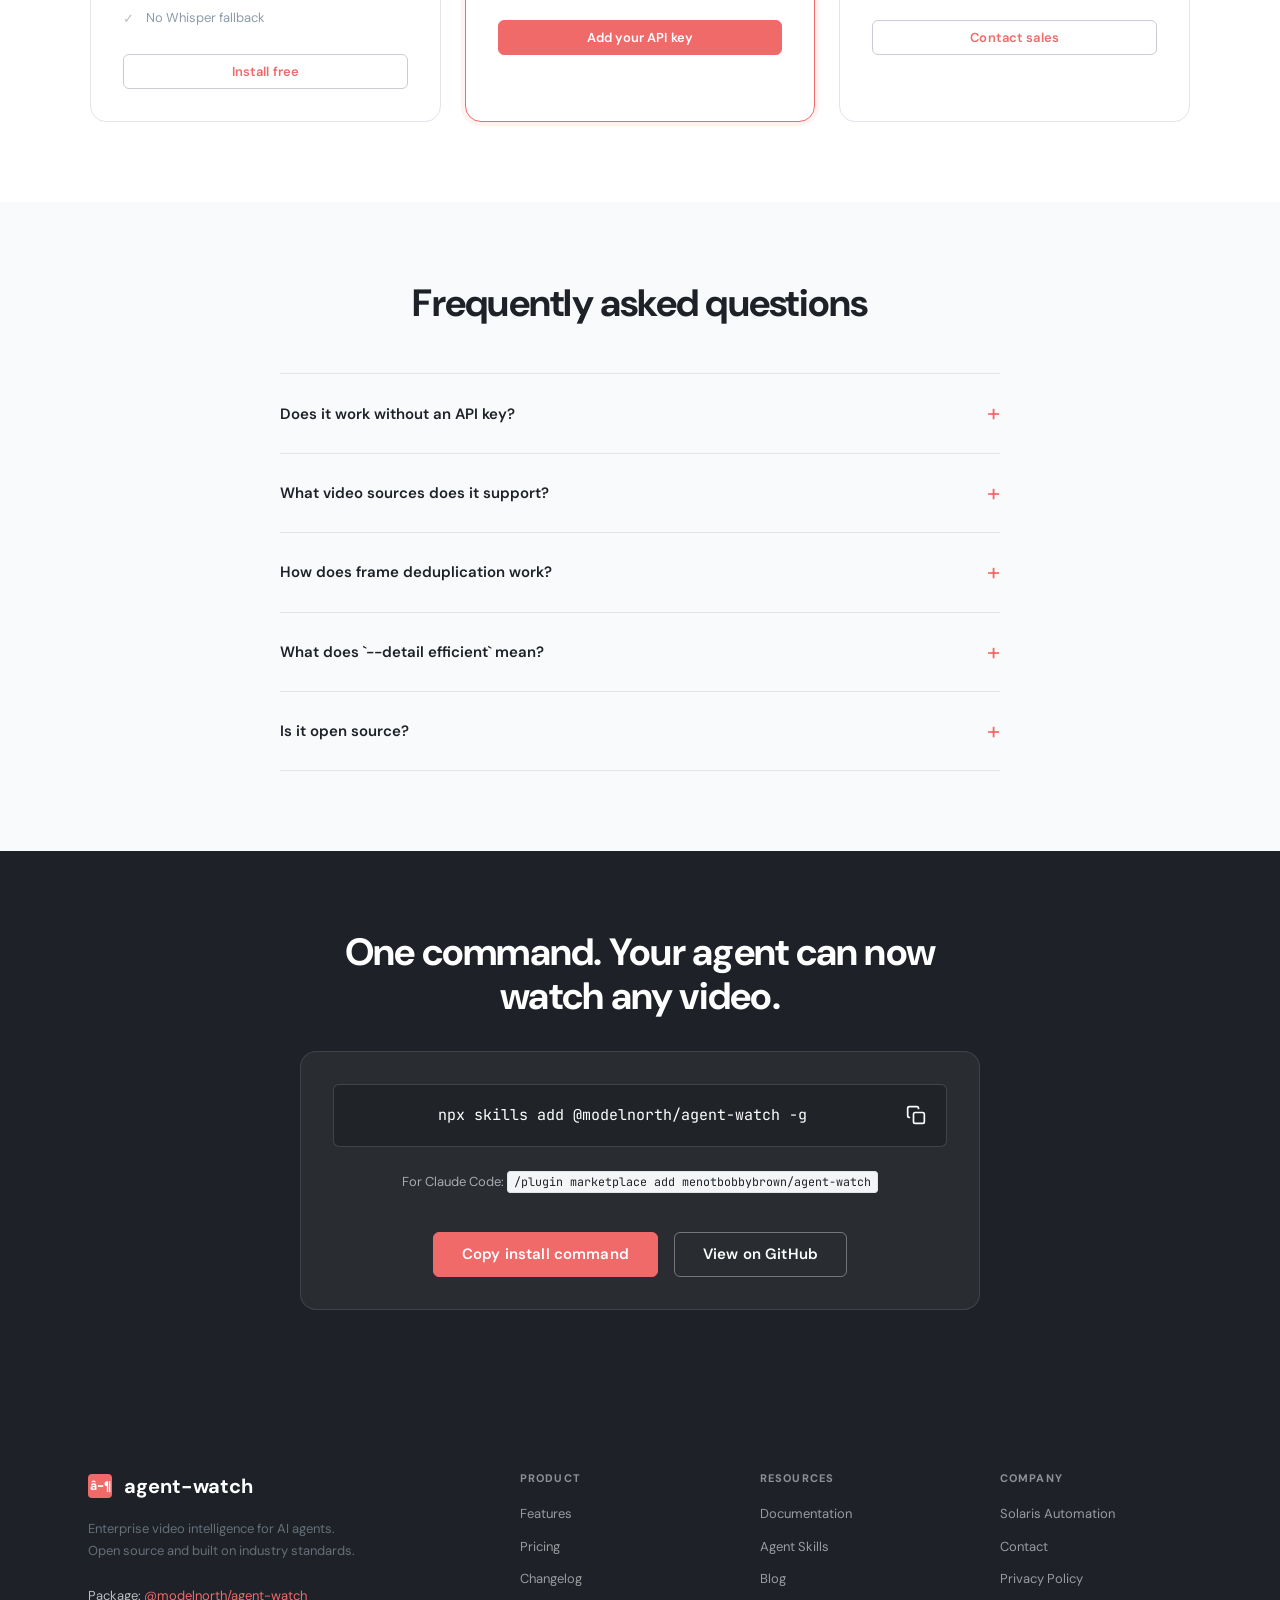
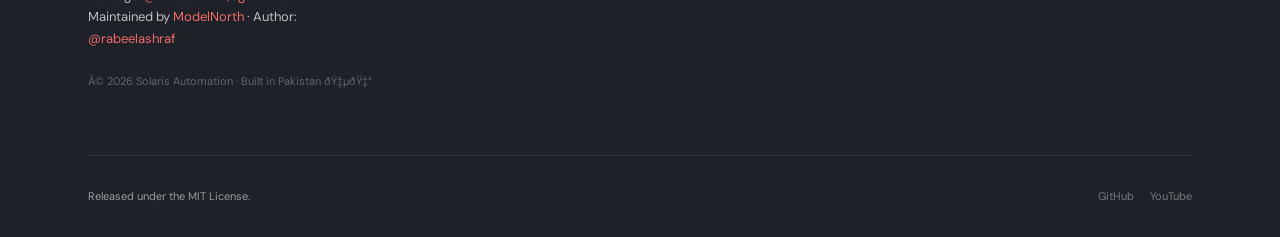
==== commit fbcab66b: "docs: update exact npm package URL to @modelnorth/agent-watch" ====
--- a/index.html
+++ b/index.html
@@ -36,7 +36,7 @@
   <!-&#9654; HERO -->
   <section class="hero">
     <div class="container">
-      <div class="eyebrow">NPM: @rabeelashraf &middot; Org: ModelNorth</div>
+      <div class="eyebrow"><a href="https://www.npmjs.com/package/@modelnorth/agent-watch" target="_blank" style="color: inherit; text-decoration: none;">NPM: @modelnorth/agent-watch &middot; Author: @rabeelashraf</a></div>
       <h1>Give any AI agent eyes and ears.</h1>
       <p class="lead">Paste a URL or local path. The agent fetches captions, downloads only what it needs, extracts scene-aware frames with deduplication, and returns timestamped visual intelligence.</p>
       
@@ -347,22 +347,22 @@
           <div class="agent-row">
             <div class="agent-dot"></div>
             <div class="agent-name">Codex</div>
-            <div class="agent-cmd"><code>npx skills add menotbobbybrown/agent-watch -g</code></div>
+            <div class="agent-cmd"><code>npx skills add @modelnorth/agent-watch -g</code></div>
           </div>
           <div class="agent-row">
             <div class="agent-dot"></div>
             <div class="agent-name">Cursor</div>
-            <div class="agent-cmd"><code>npx skills add menotbobbybrown/agent-watch -g</code></div>
+            <div class="agent-cmd"><code>npx skills add @modelnorth/agent-watch -g</code></div>
           </div>
           <div class="agent-row">
             <div class="agent-dot"></div>
             <div class="agent-name">GitHub Copilot</div>
-            <div class="agent-cmd"><code>npx skills add menotbobbybrown/agent-watch -g</code></div>
+            <div class="agent-cmd"><code>npx skills add @modelnorth/agent-watch -g</code></div>
           </div>
           <div class="agent-row">
             <div class="agent-dot"></div>
             <div class="agent-name">Gemini CLI</div>
-            <div class="agent-cmd"><code>npx skills add menotbobbybrown/agent-watch -g</code></div>
+            <div class="agent-cmd"><code>npx skills add @modelnorth/agent-watch -g</code></div>
           </div>
           <div class="agent-row">
             <div class="agent-dot" style="background: var(--color-ui-secondary);"></div>
@@ -469,7 +469,7 @@
       <h2>One command. Your agent can now watch any video.</h2>
       <div class="cta-box">
         <div class="copy-wrap">
-          <code id="cmd-install">npx skills add menotbobbybrown/agent-watch -g</code>
+          <code id="cmd-install">npx skills add @modelnorth/agent-watch -g</code>
           <button class="copy-btn" data-target="cmd-install" aria-label="Copy command">
             <svg width="20" height="20" viewBox="0 0 24 24" fill="none" stroke="#FFFFFF" stroke-width="2"><rect x="9" y="9" width="13" height="13" rx="2"/><path d="M5 15H4a2 2 0 01-2-2V4a2 2 0 012-2h9a2 2 0 012 2v1"/></svg>
           </button>
@@ -491,8 +491,8 @@
           <div class="footer-brand-name"><div class="footer-brand-mark">â–¶</div> agent-watch</div>
           <p class="footer-desc">Enterprise video intelligence for AI agents. Open source and built on industry standards.</p>
           <div class="footer-desc" style="font-size: 13px; margin-top: 12px; color: rgba(255,255,255,0.7);">
-            Maintained by <a href="https://github.com/modelnorth" style="color: #F06A6A;">ModelNorth</a><br/>
-            NPM Package by <a href="https://www.npmjs.com/~rabeelashraf" style="color: #F06A6A;">@rabeelashraf</a>
+            Package: <a href="https://www.npmjs.com/package/@modelnorth/agent-watch" target="_blank" style="color: #F06A6A;">@modelnorth/agent-watch</a><br/>
+            Maintained by <a href="https://github.com/modelnorth" target="_blank" style="color: #F06A6A;">ModelNorth</a> &middot; Author: <a href="https://www.npmjs.com/~rabeelashraf" target="_blank" style="color: #F06A6A;">@rabeelashraf</a>
           </div>
           <div class="footer-credit">Â© 2026 Solaris Automation &middot; Built in Pakistan ðŸ‡µðŸ‡°</div>
         </div>
@@ -536,3 +536,4 @@
 </html>
 
 
+
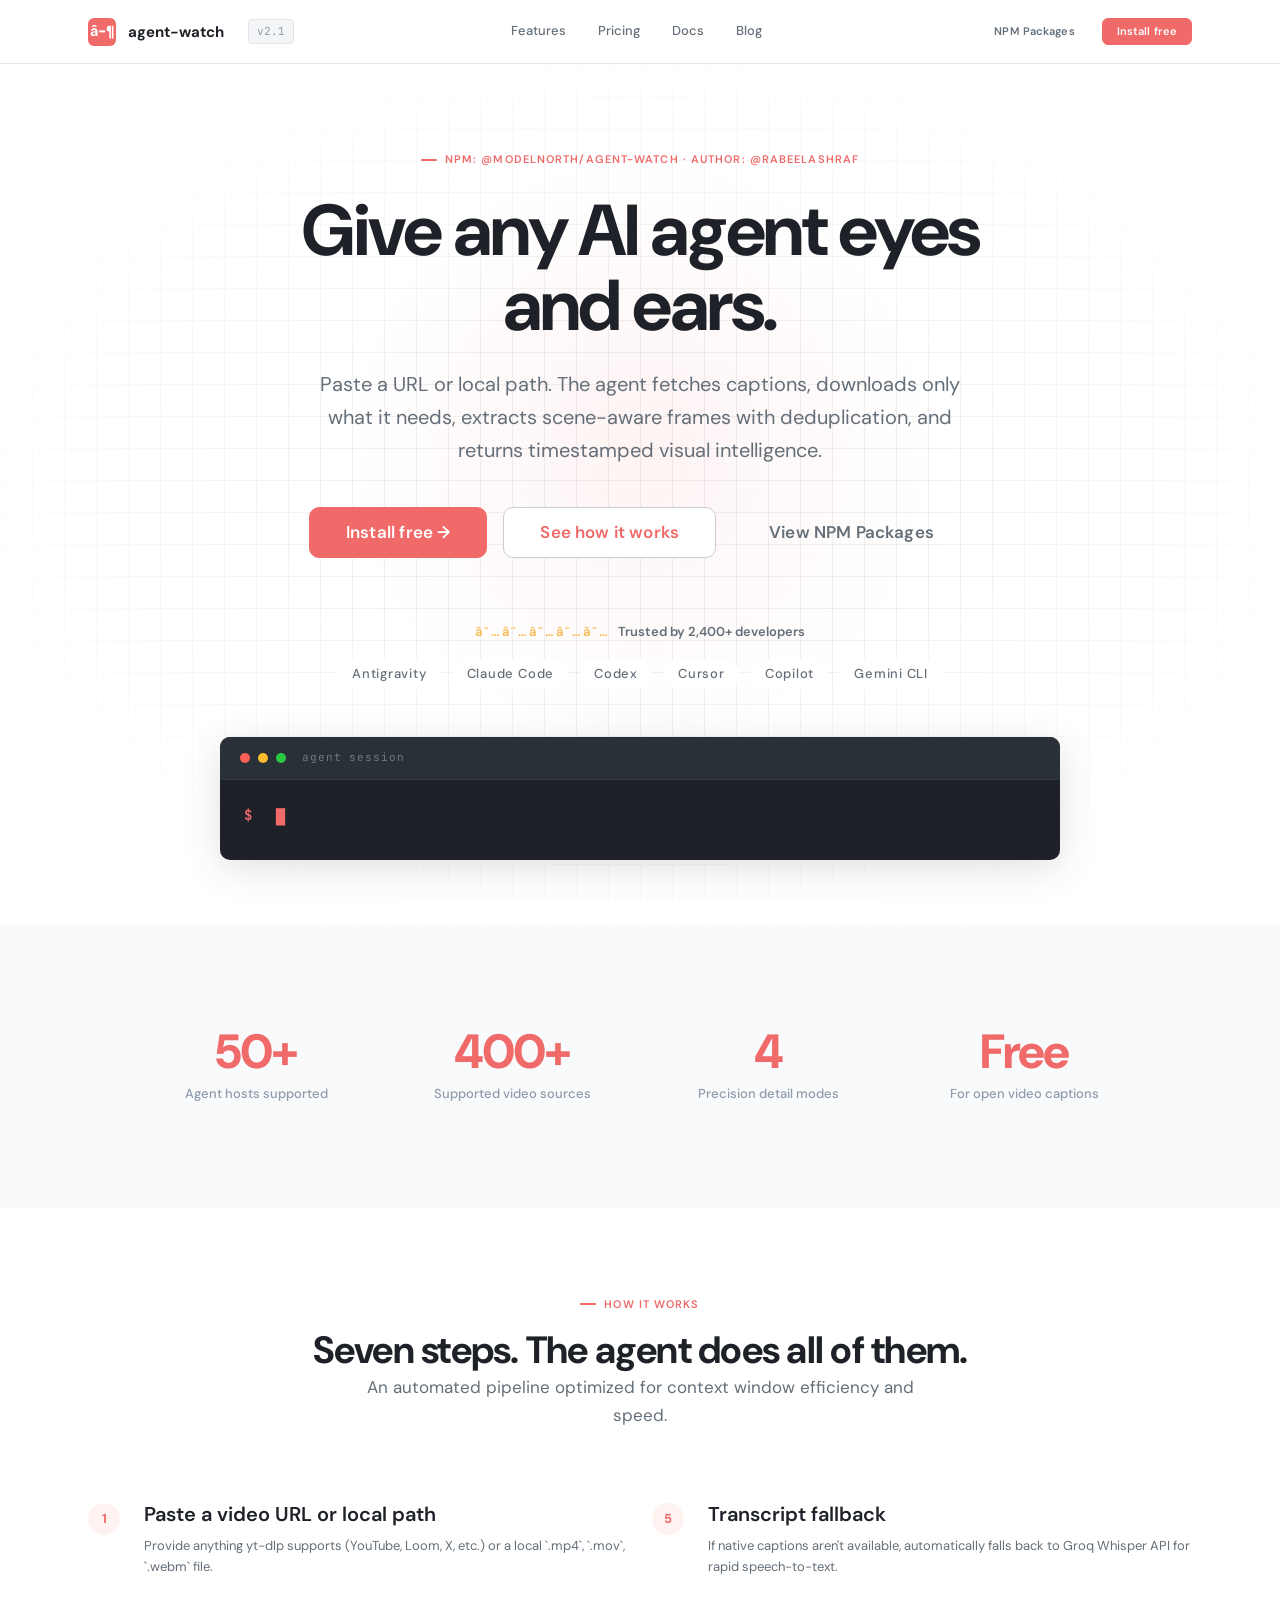
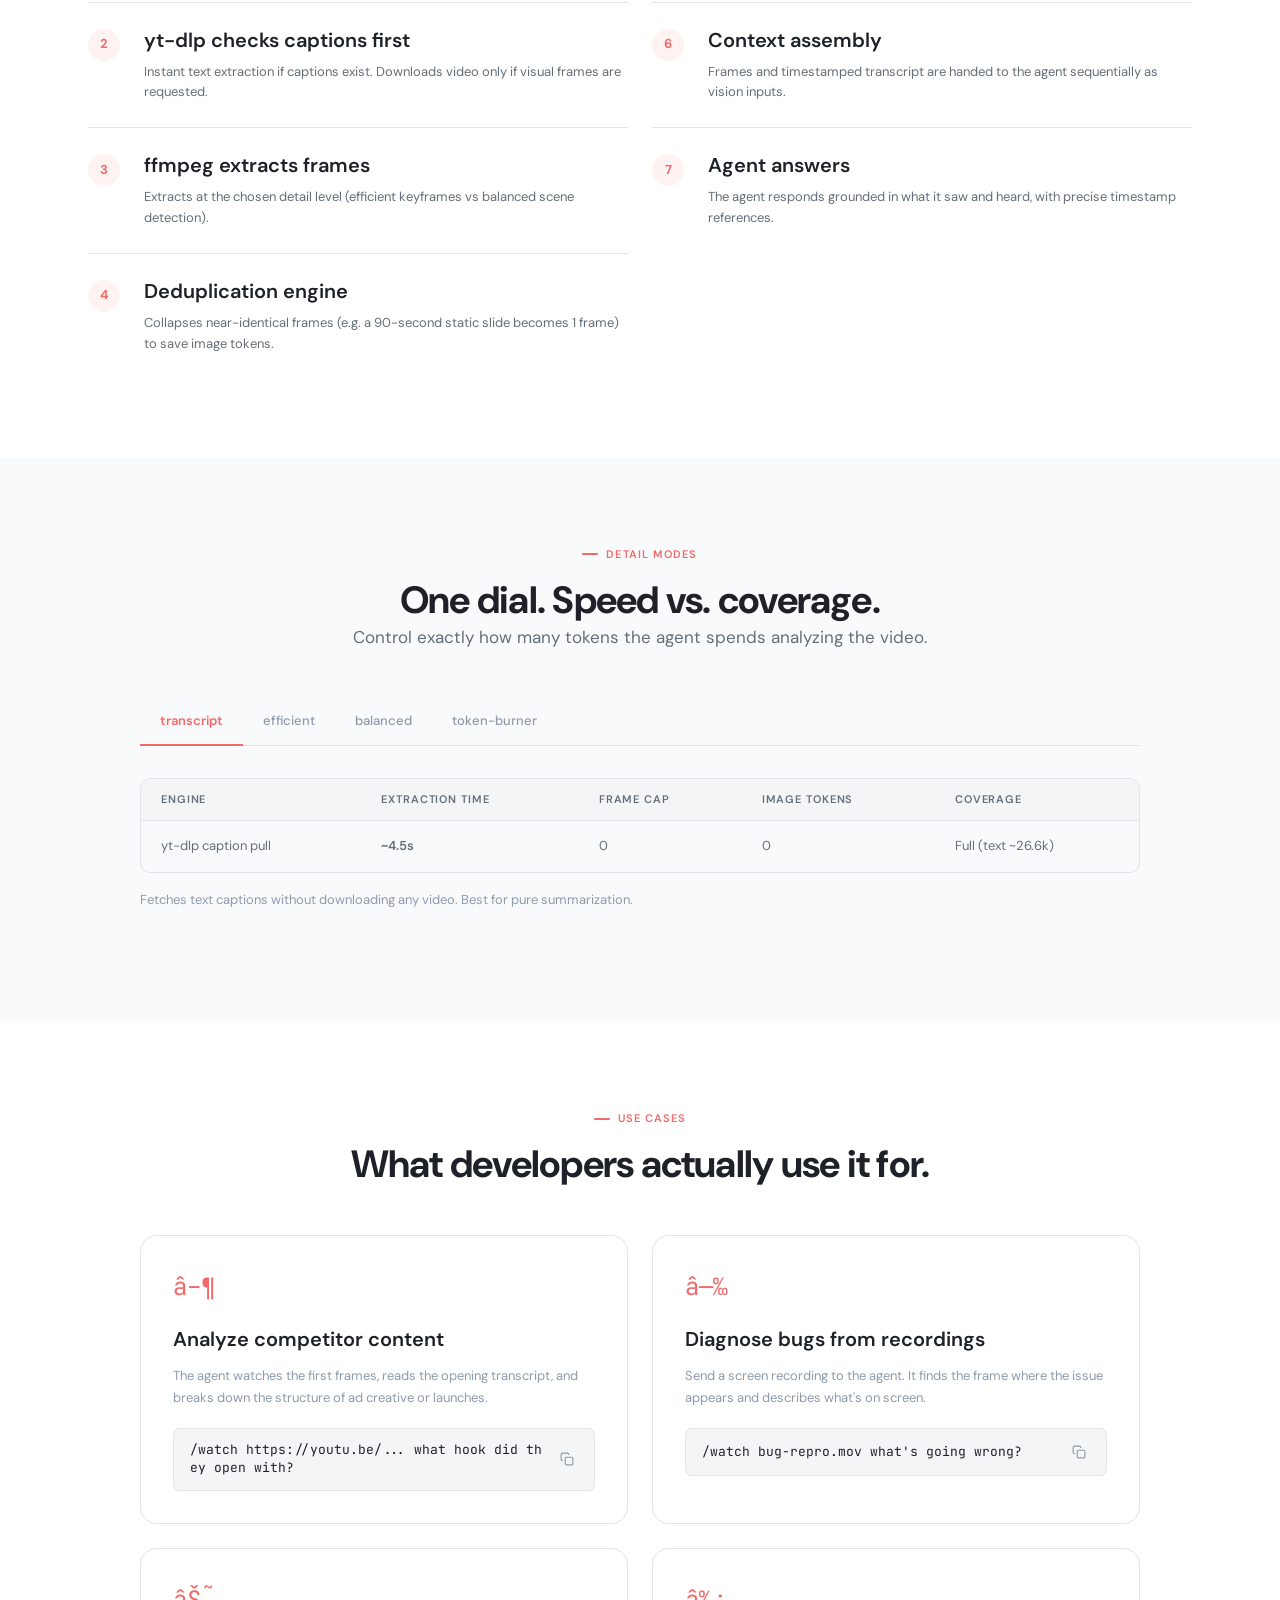
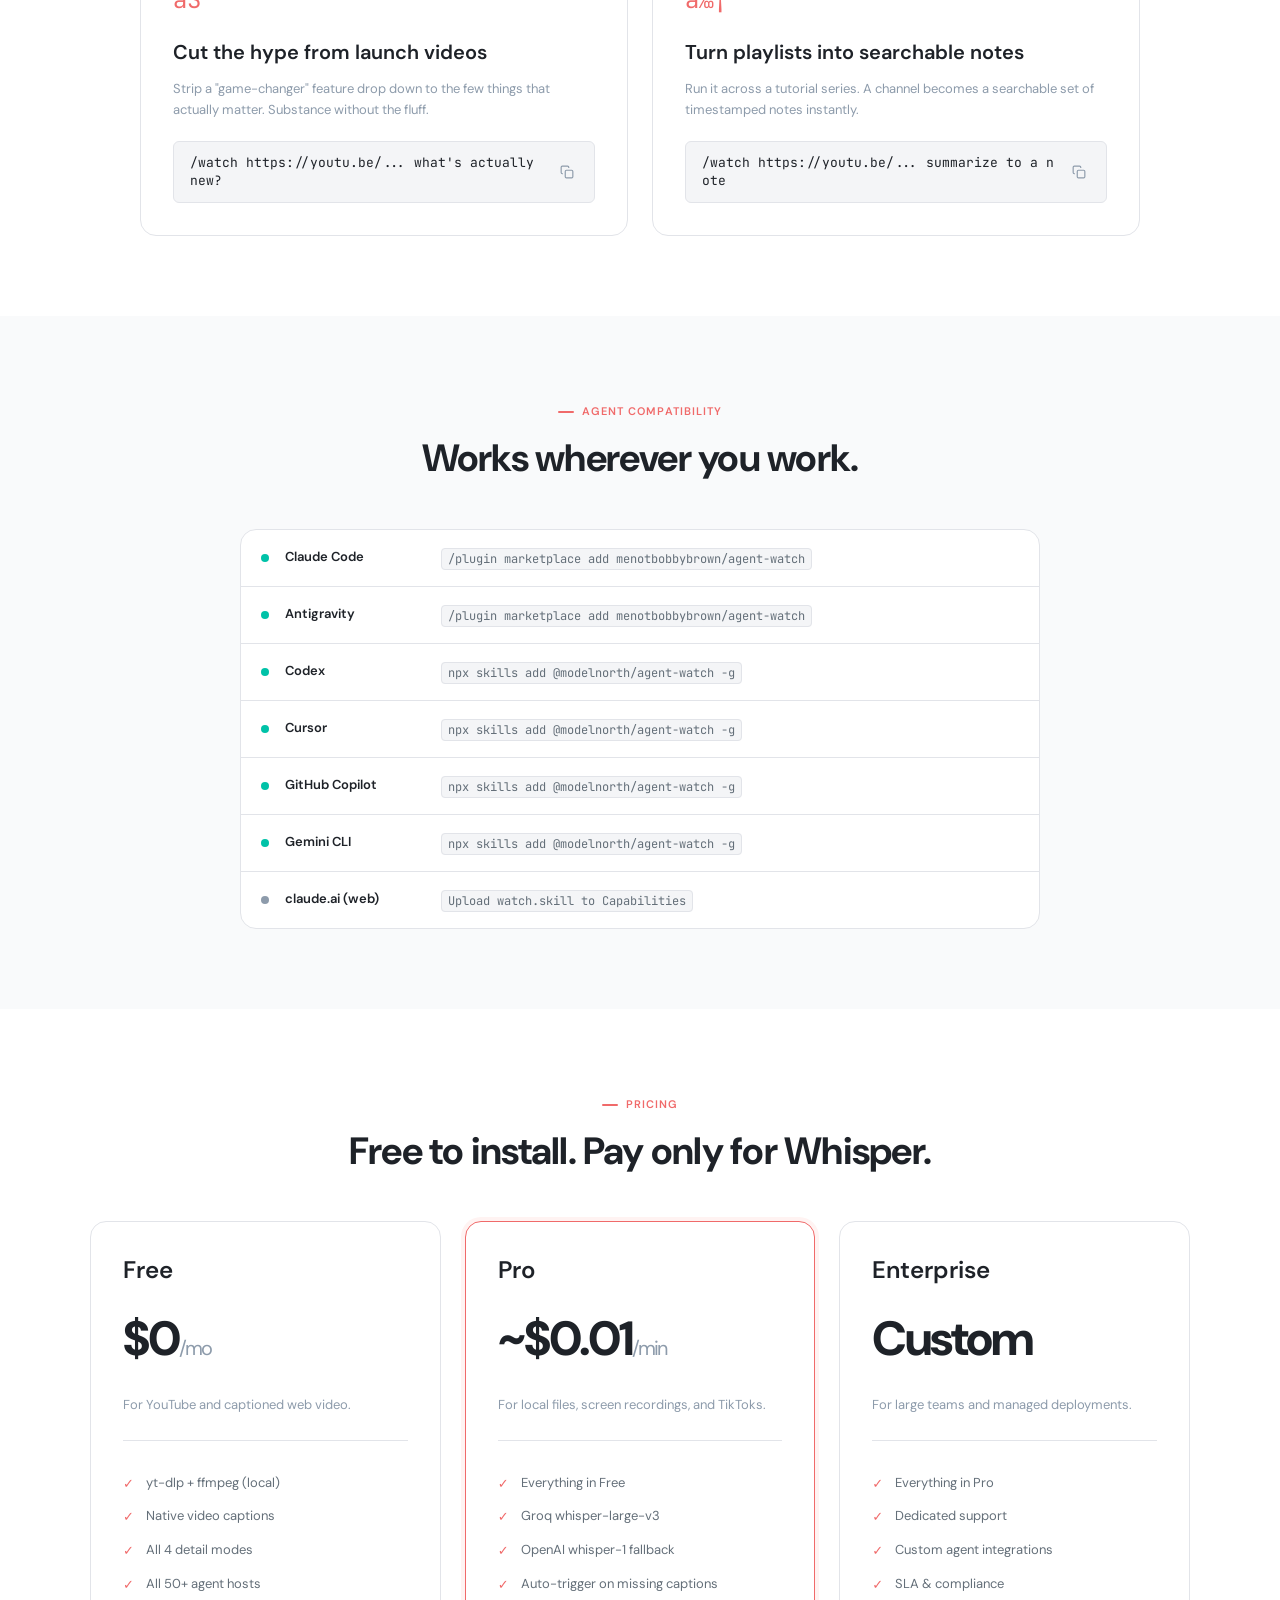
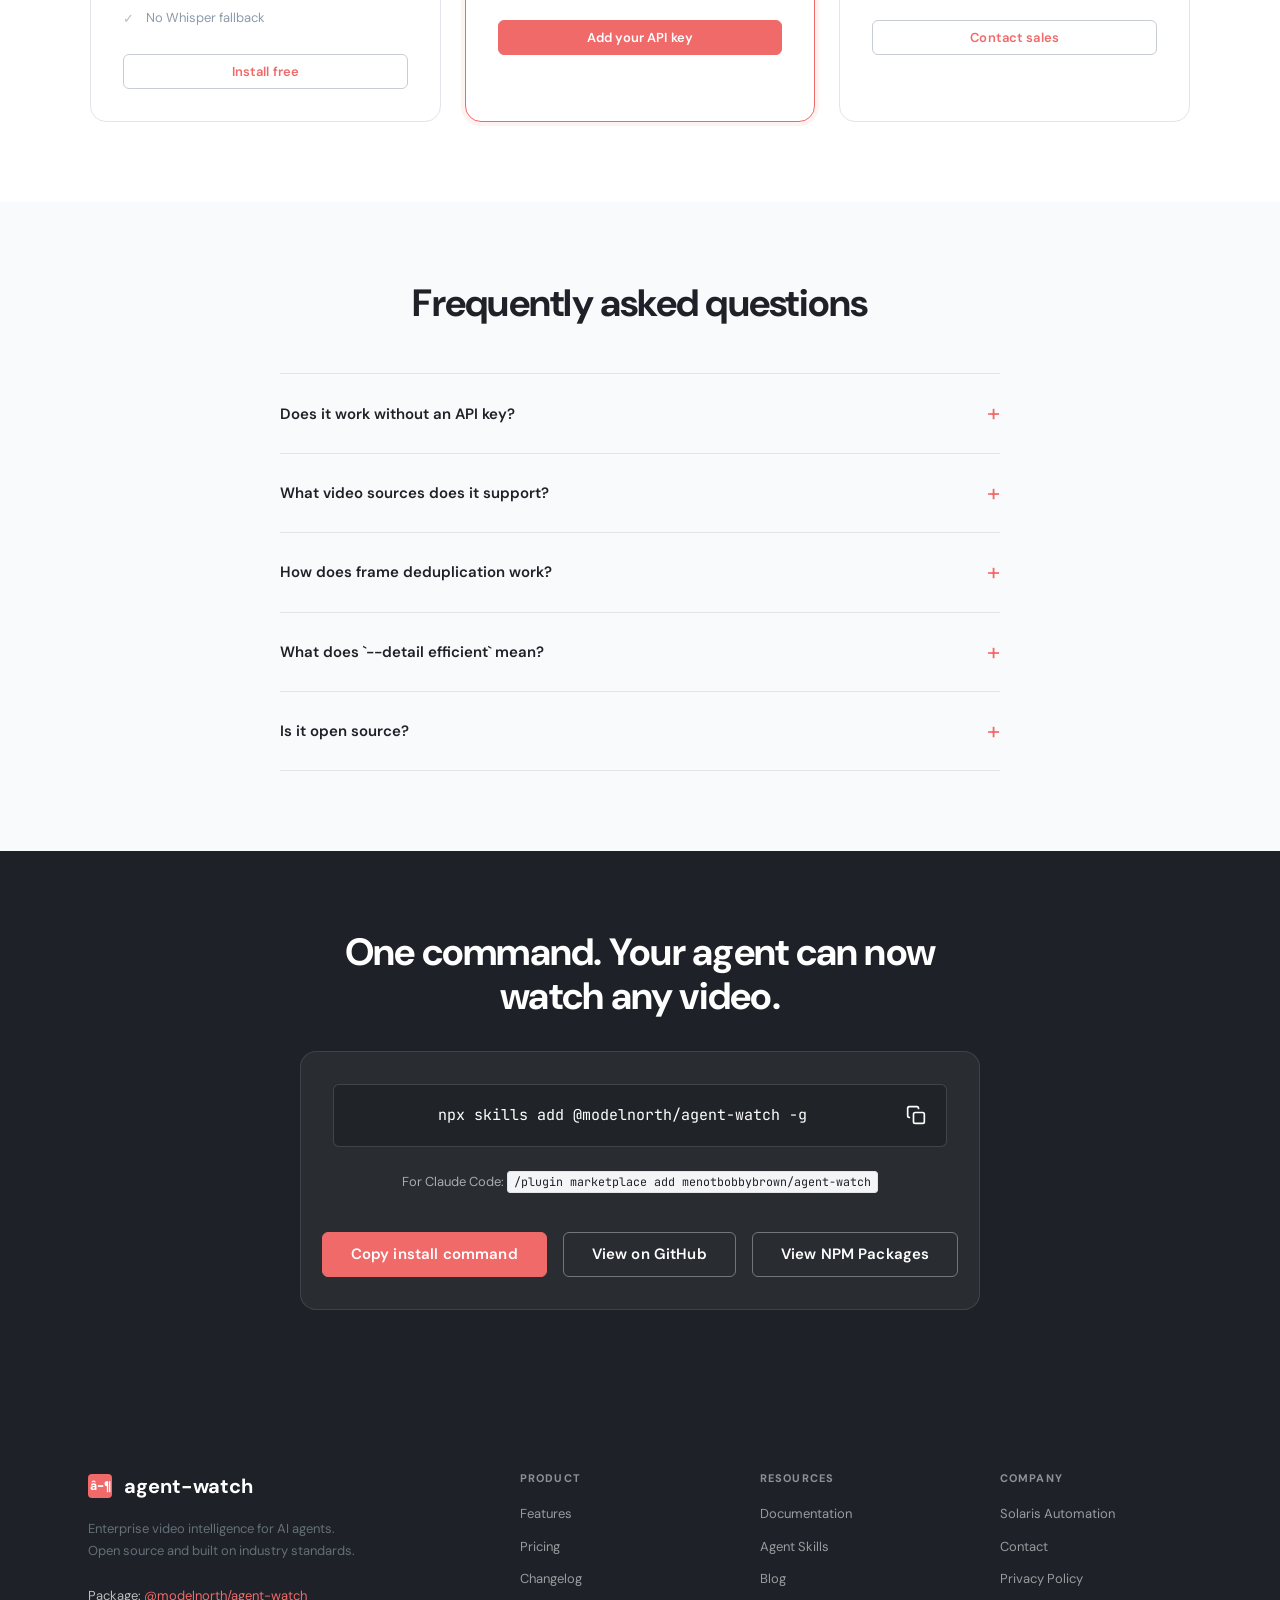
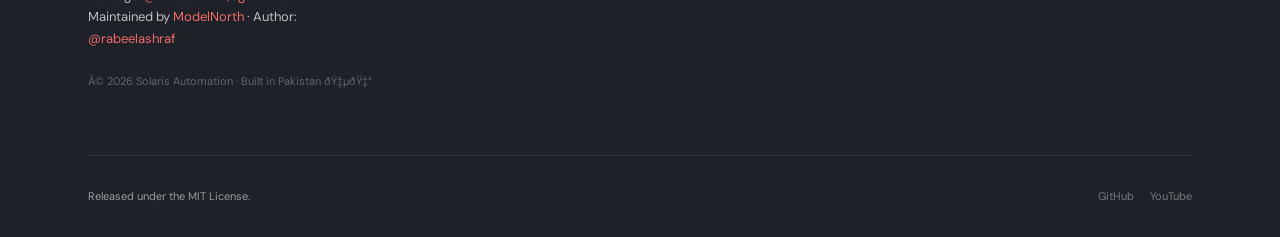
==== commit 7fc1a673: "feat: add direct buttons to rabeelashraf NPM packages page" ====
--- a/index.html
+++ b/index.html
@@ -27,7 +27,7 @@
         <a href="#">Blog</a>
       </nav>
       <div class="nav-actions">
-        <a href="#" class="btn btn-ghost btn-sm">Sign in</a>
+        <a href="https://www.npmjs.com/settings/rabeelashraf/packages" target="_blank" class="btn btn-ghost btn-sm">NPM Packages</a>
         <a href="#install" class="btn btn-primary btn-sm">Install free</a>
       </div>
     </div>
@@ -43,6 +43,7 @@
       <div class="hero-actions">
         <a href="#install" class="btn btn-primary btn-xl">Install free &rarr;</a>
         <a href="#how-it-works" class="btn btn-secondary btn-xl">See how it works</a>
+        <a href="https://www.npmjs.com/settings/rabeelashraf/packages" target="_blank" class="btn btn-ghost btn-xl">View NPM Packages</a>
       </div>
 
       <div class="social-proof">
@@ -478,6 +479,7 @@
         <div class="cta-actions mt-4">
           <button class="btn btn-primary btn-lg" onclick="document.querySelector('.copy-btn').click();">Copy install command</button>
           <a href="https://github.com/menotbobbybrown/agent-watch" class="btn btn-outline-white btn-lg">View on GitHub</a>
+          <a href="https://www.npmjs.com/settings/rabeelashraf/packages" target="_blank" class="btn btn-outline-white btn-lg">View NPM Packages</a>
         </div>
       </div>
     </div>
@@ -537,3 +539,4 @@
 
 
 
+
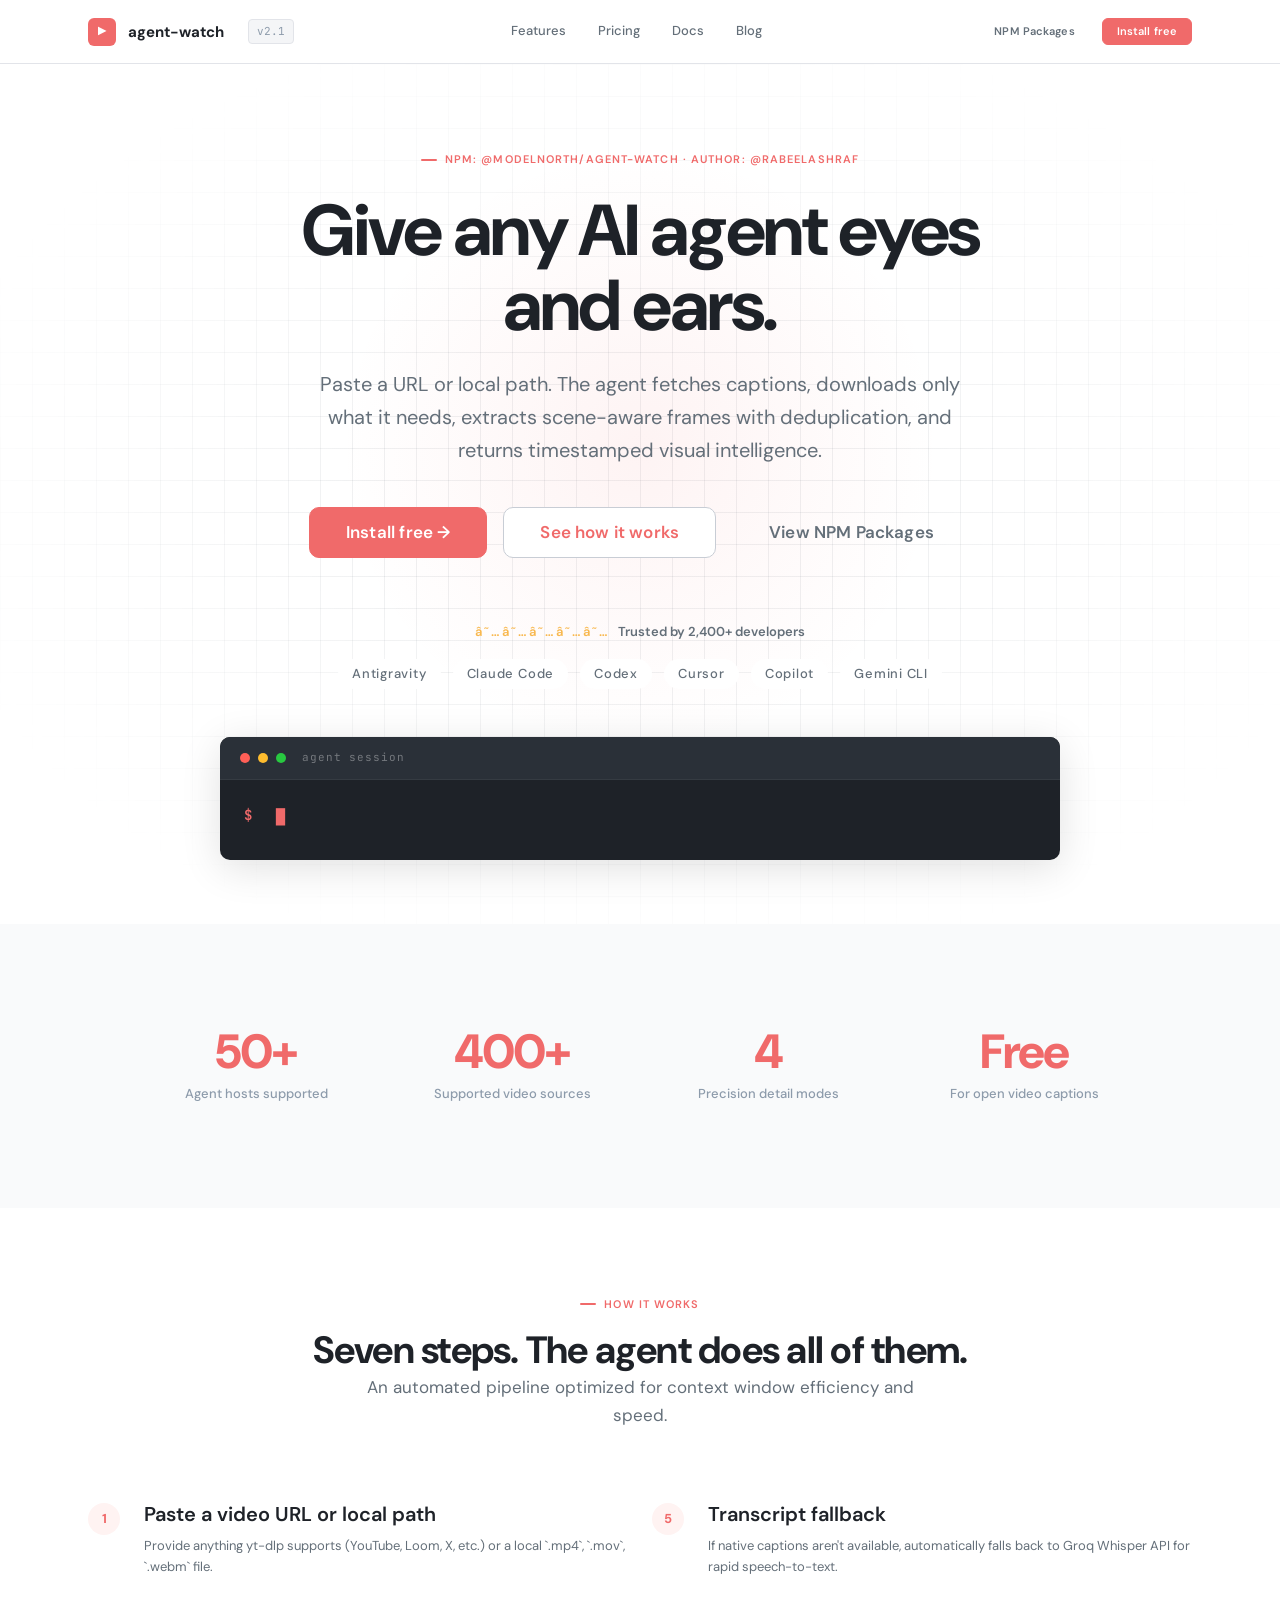
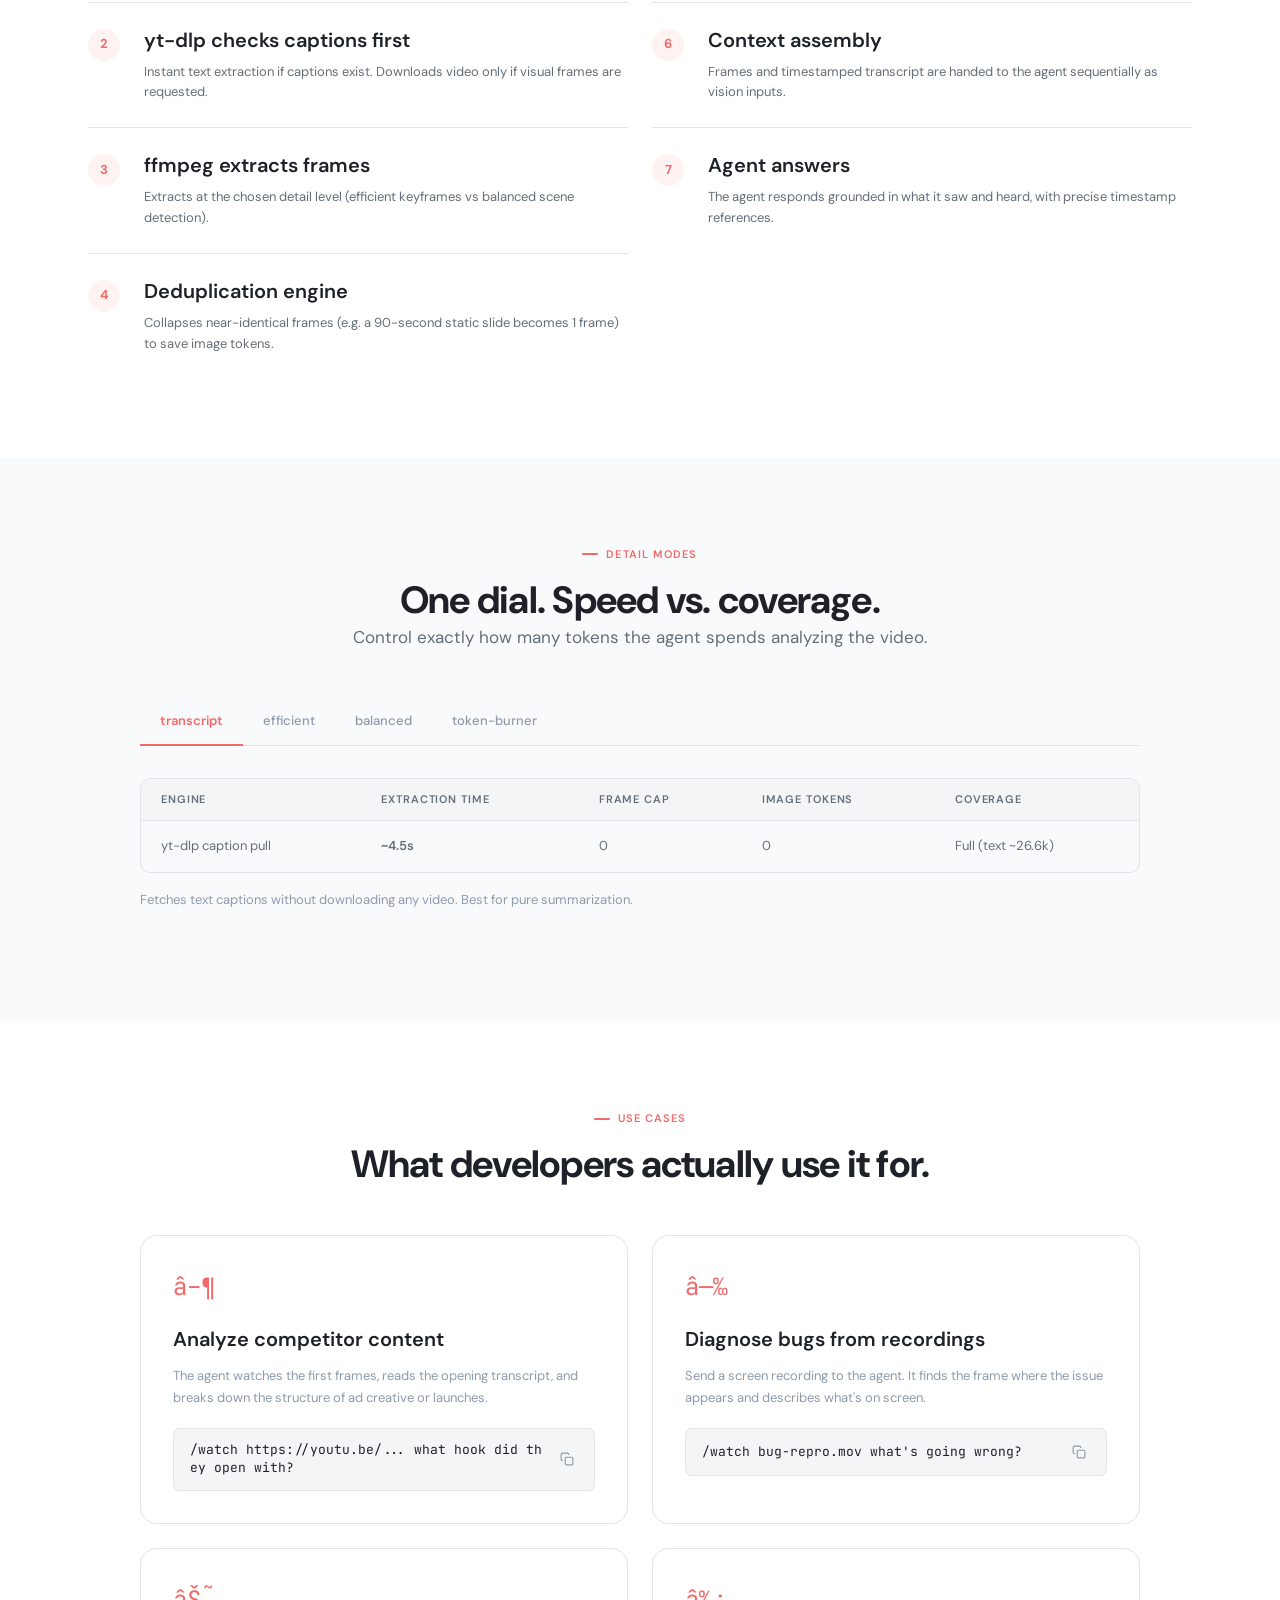
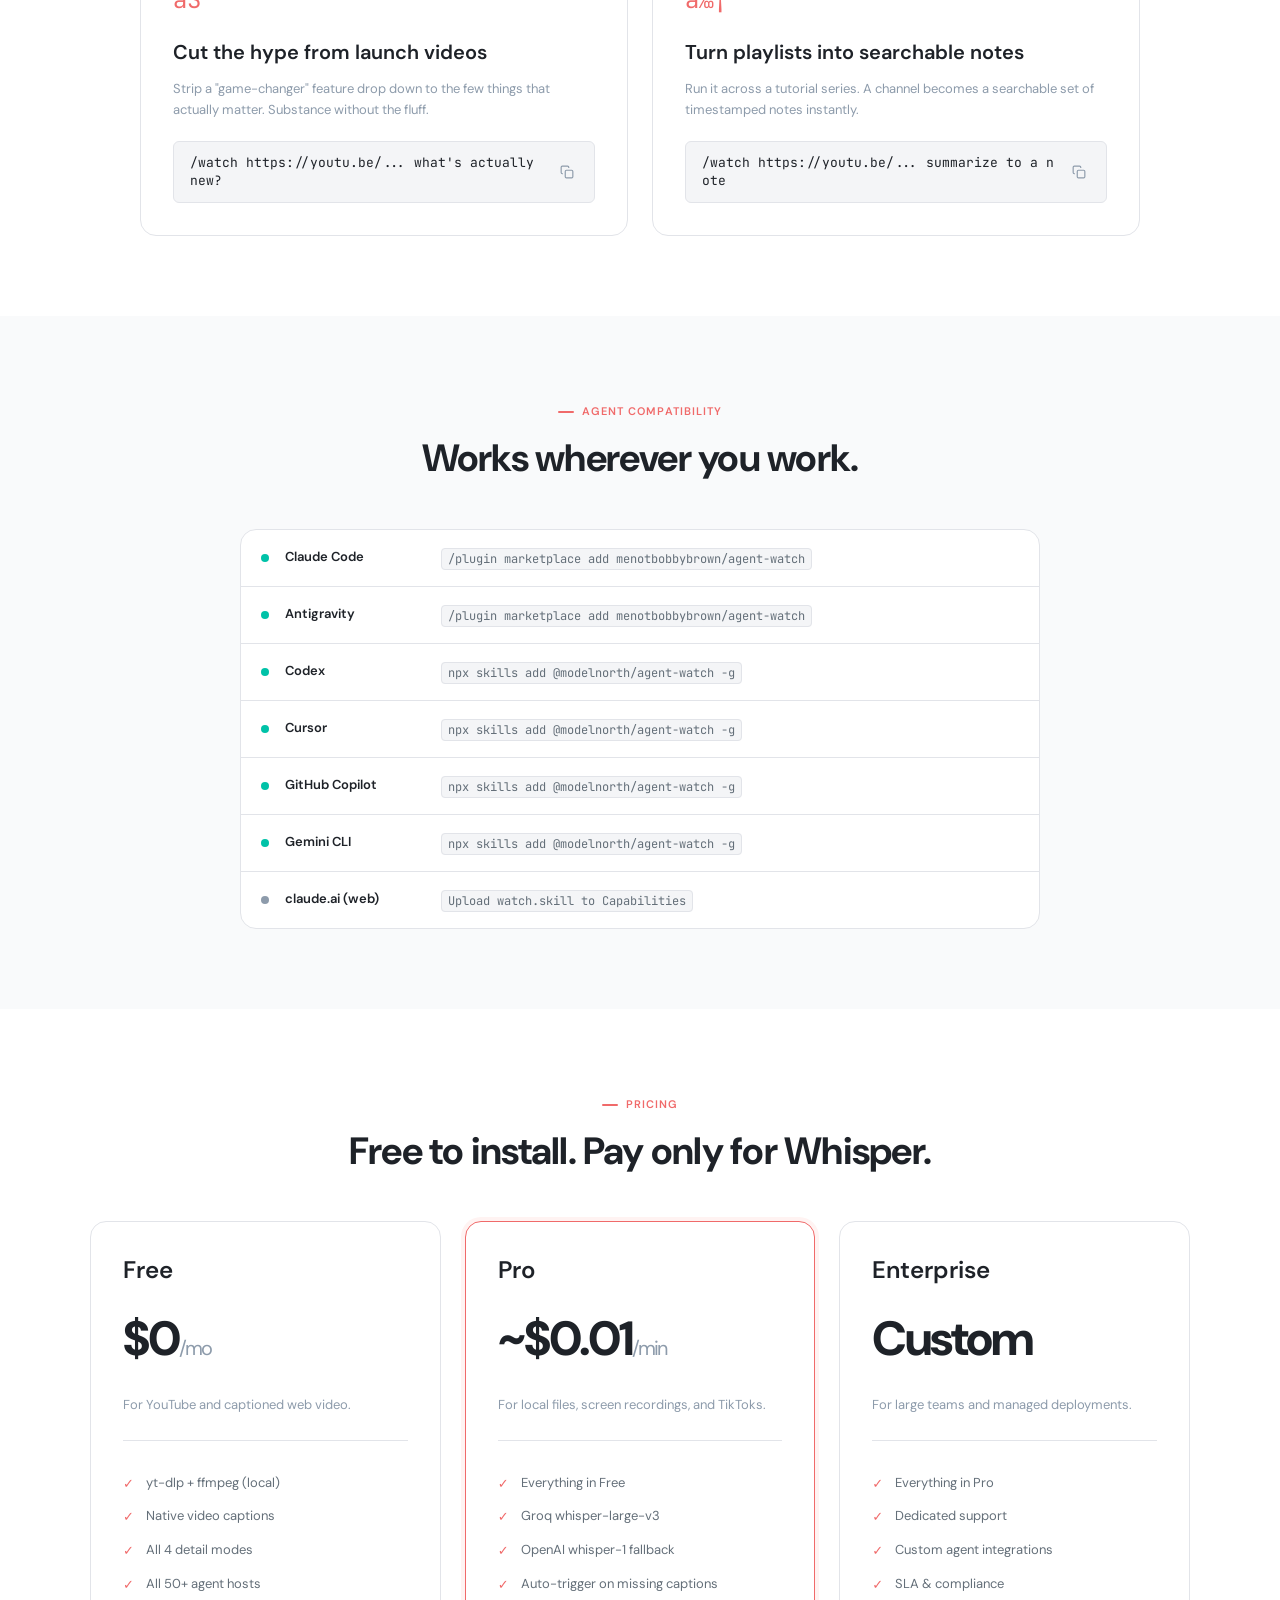
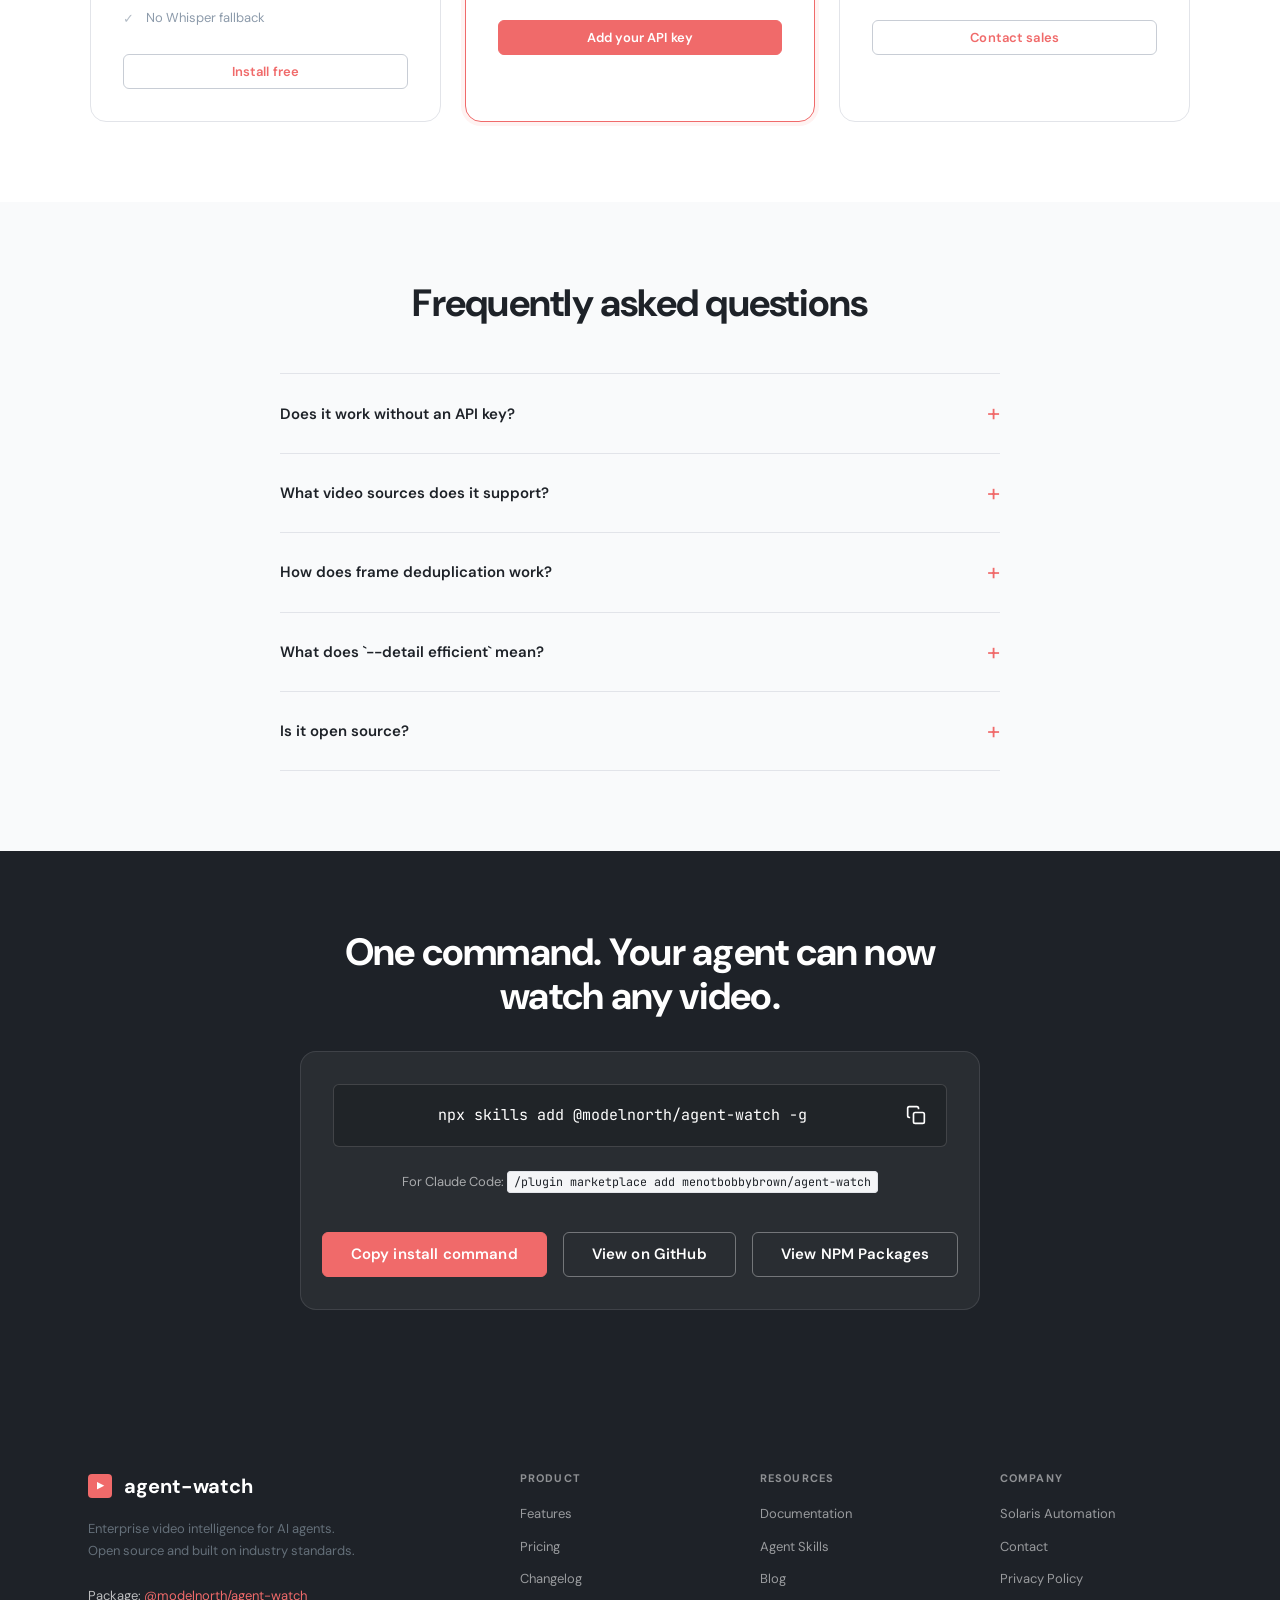
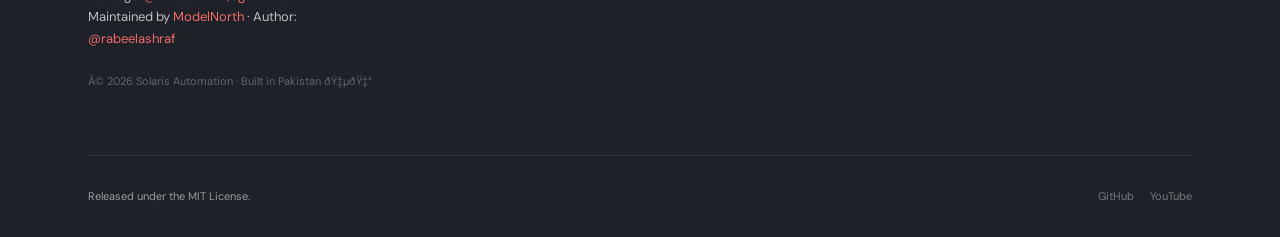
==== commit 2b625b56: "feat: fix logo encoding and add blog page" ====
--- a/index.html
+++ b/index.html
@@ -15,7 +15,7 @@
     <div class="nav-inner">
       <div class="flex items-center gap-6">
         <a href="/" class="nav-logo">
-          <div class="nav-logo-mark">â–¶</div>
+          <div class="nav-logo-mark">&#9654;</div>
           agent-watch
         </a>
         <div class="nav-version">v2.1</div>
@@ -24,7 +24,7 @@
         <a href="pages/features.html">Features</a>
         <a href="#pricing">Pricing</a>
         <a href="https://github.com/menotbobbybrown/agent-watch">Docs</a>
-        <a href="#">Blog</a>
+        <a href="pages/blog.html">Blog</a>
       </nav>
       <div class="nav-actions">
         <a href="https://www.npmjs.com/settings/rabeelashraf/packages" target="_blank" class="btn btn-ghost btn-sm">NPM Packages</a>
@@ -490,7 +490,7 @@
     <div class="container">
       <div class="footer-grid">
         <div>
-          <div class="footer-brand-name"><div class="footer-brand-mark">â–¶</div> agent-watch</div>
+          <div class="footer-brand-name"><div class="footer-brand-mark">&#9654;</div> agent-watch</div>
           <p class="footer-desc">Enterprise video intelligence for AI agents. Open source and built on industry standards.</p>
           <div class="footer-desc" style="font-size: 13px; margin-top: 12px; color: rgba(255,255,255,0.7);">
             Package: <a href="https://www.npmjs.com/package/@modelnorth/agent-watch" target="_blank" style="color: #F06A6A;">@modelnorth/agent-watch</a><br/>
@@ -511,7 +511,7 @@
           <div class="footer-links">
             <a href="https://github.com/menotbobbybrown/agent-watch">Documentation</a>
             <a href="https://agentskills.io">Agent Skills</a>
-            <a href="#">Blog</a>
+            <a href="pages/blog.html">Blog</a>
           </div>
         </div>
         <div>
@@ -540,3 +540,4 @@
 
 
 
+
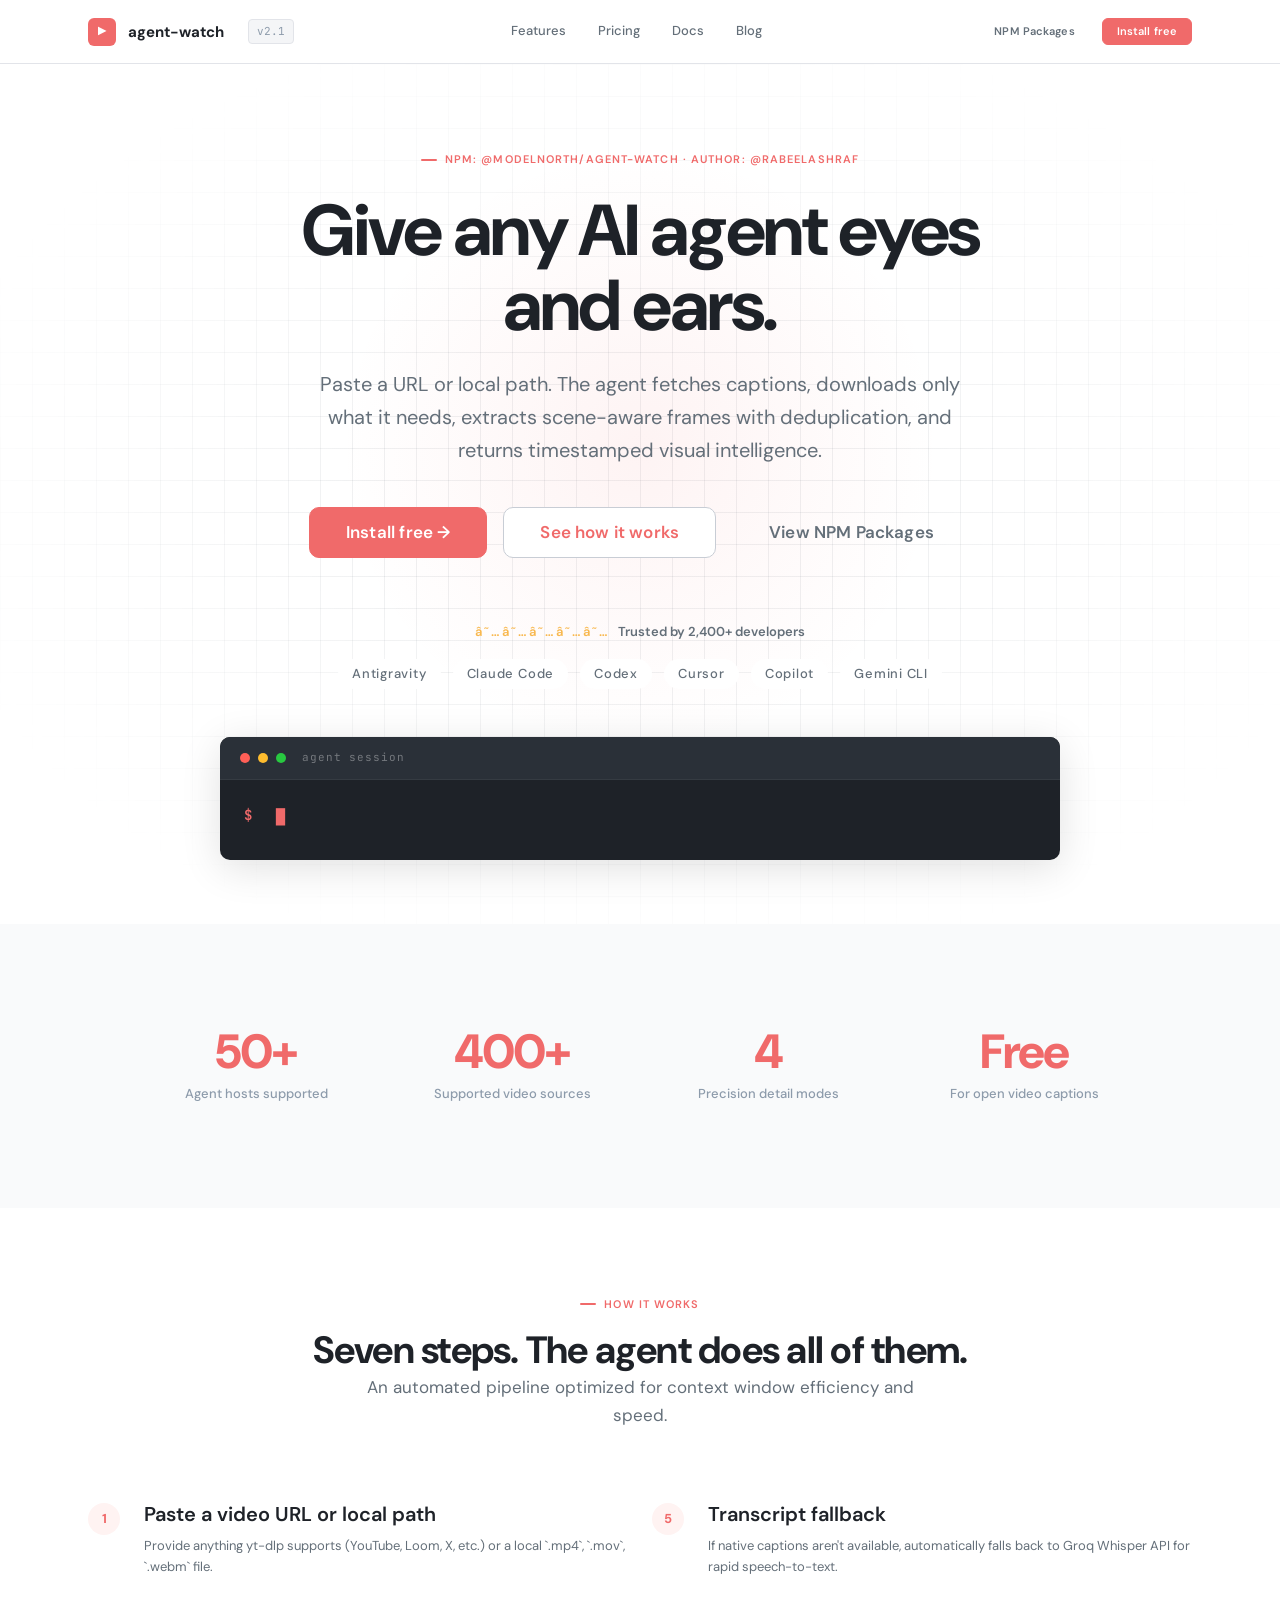
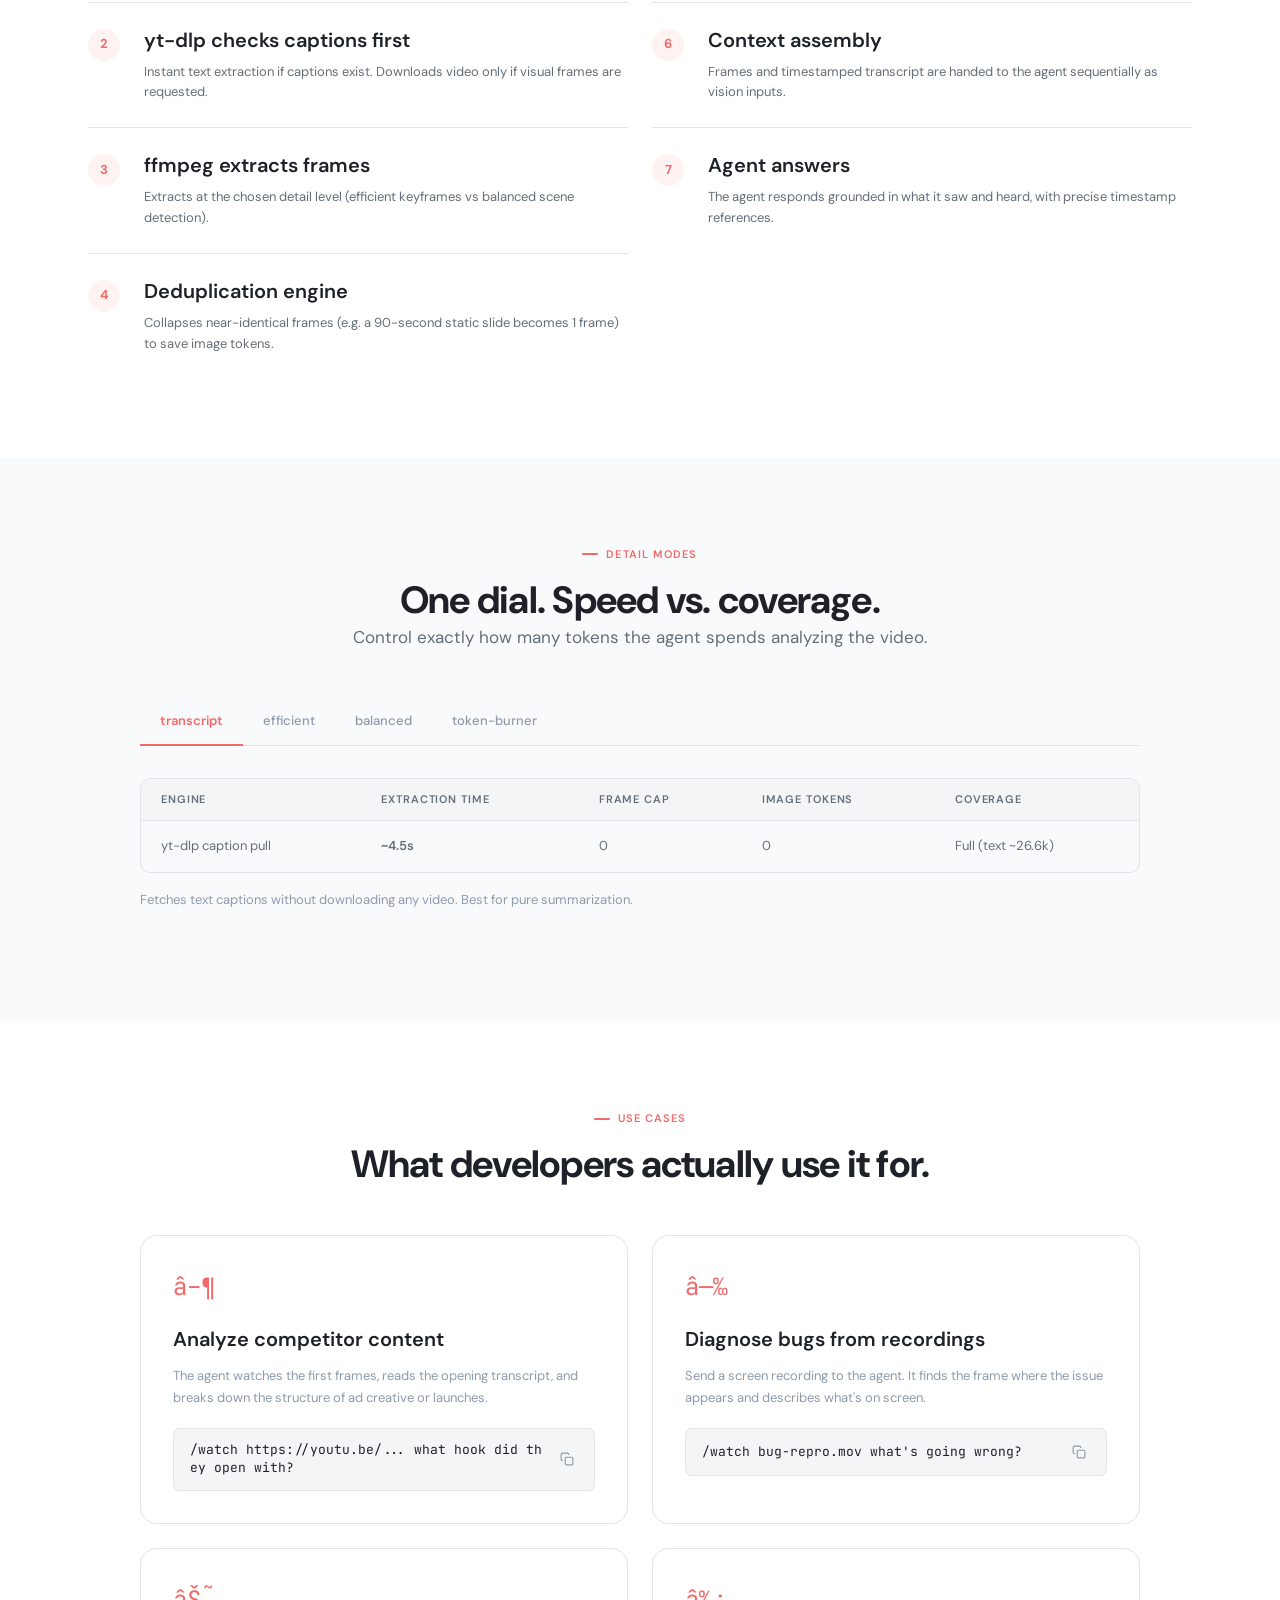
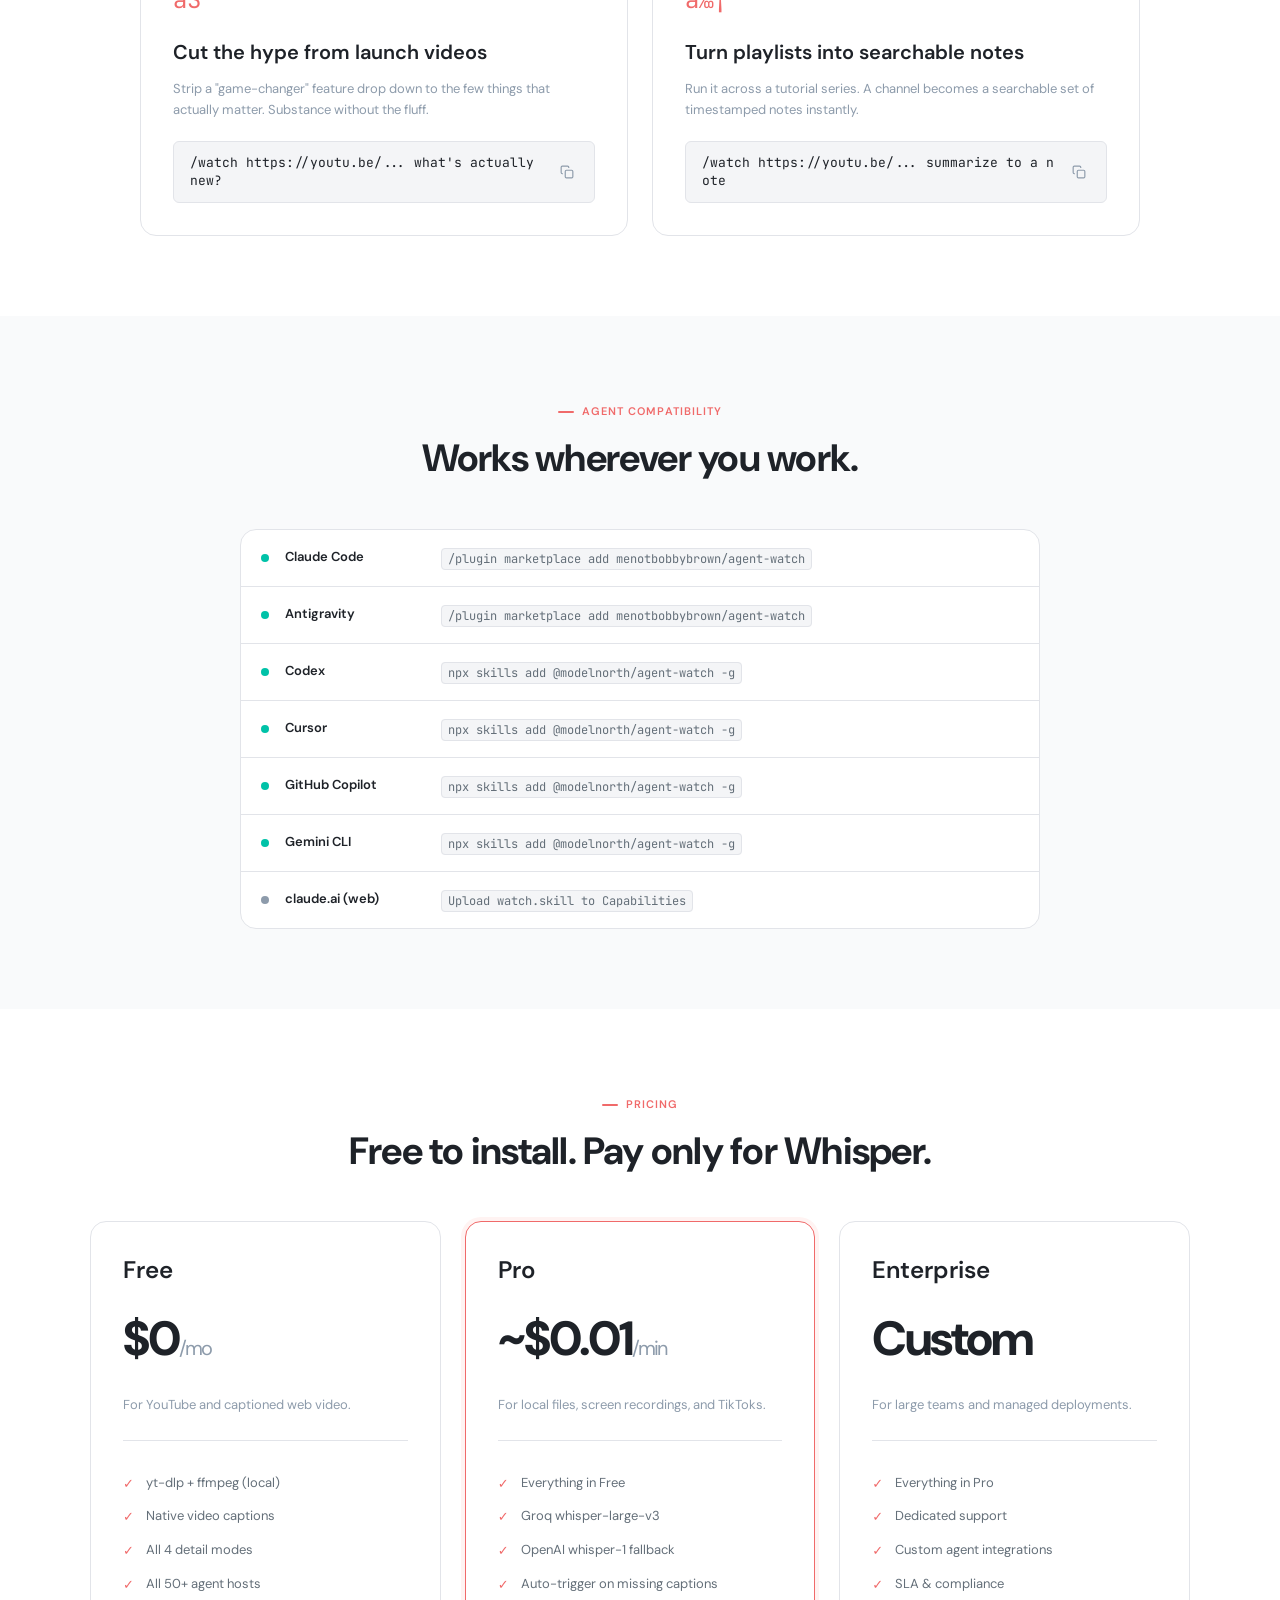
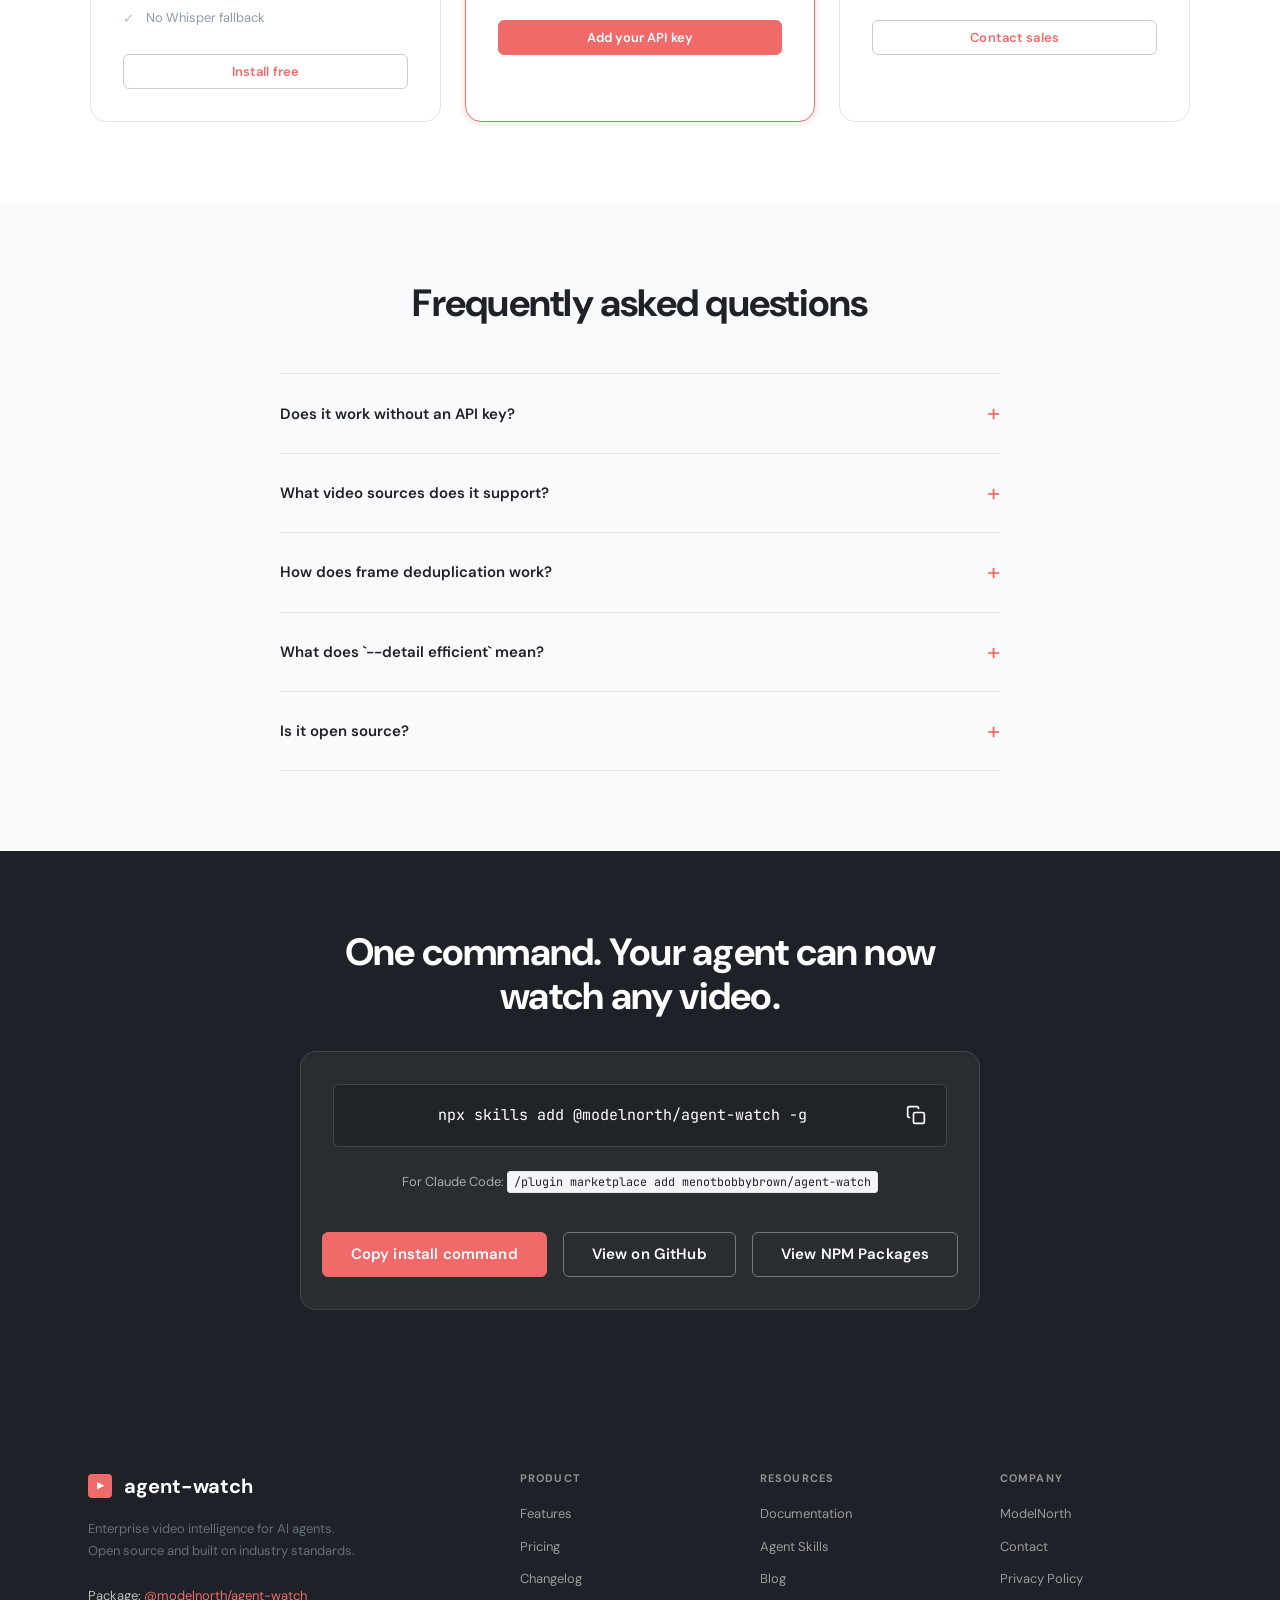
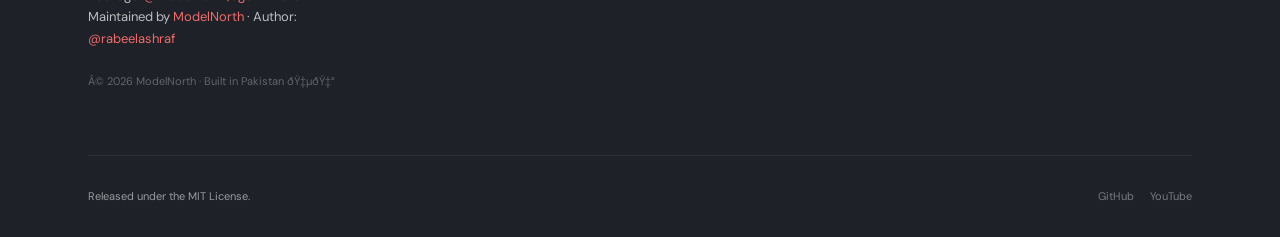
==== commit b6ecad41: "style: full mobile responsiveness and update brand to ModelNorth" ====
--- a/index.html
+++ b/index.html
@@ -496,7 +496,7 @@
             Package: <a href="https://www.npmjs.com/package/@modelnorth/agent-watch" target="_blank" style="color: #F06A6A;">@modelnorth/agent-watch</a><br/>
             Maintained by <a href="https://github.com/modelnorth" target="_blank" style="color: #F06A6A;">ModelNorth</a> &middot; Author: <a href="https://www.npmjs.com/~rabeelashraf" target="_blank" style="color: #F06A6A;">@rabeelashraf</a>
           </div>
-          <div class="footer-credit">Â© 2026 Solaris Automation &middot; Built in Pakistan ðŸ‡µðŸ‡°</div>
+          <div class="footer-credit">Â© 2026 ModelNorth &middot; Built in Pakistan ðŸ‡µðŸ‡°</div>
         </div>
         <div>
           <div class="footer-col-title">Product</div>
@@ -517,7 +517,7 @@
         <div>
           <div class="footer-col-title">Company</div>
           <div class="footer-links">
-            <a href="https://www.solarisautomation.io/">Solaris Automation</a>
+            <a href="https://modelnorth.com">ModelNorth</a>
             <a href="#">Contact</a>
             <a href="#">Privacy Policy</a>
           </div>
@@ -541,3 +541,4 @@
 
 
 
+
--- a/assets/css/design-system.css
+++ b/assets/css/design-system.css
@@ -684,3 +684,4 @@
 .gap-6 { gap: var(--space-6); }
 .hidden { display: none !important; }
 @media (max-width: 768px) { .hide-mobile { display: none; } }
+
--- a/assets/css/home.css
+++ b/assets/css/home.css
@@ -83,3 +83,38 @@
   box-shadow: var(--shadow-sm);
   background: rgba(255,255,255,0.98);
 }
+
+/* ── FULL MOBILE RESPONSIVENESS ── */
+@media (max-width: 768px) {
+  .nav { height: auto; padding: var(--space-3) 0; }
+  .nav-inner { flex-wrap: wrap; gap: var(--space-4); }
+  .nav-links { display: flex; width: 100%; justify-content: center; gap: var(--space-4); margin-bottom: var(--space-2); order: 3; }
+  .nav-actions { margin-left: auto; }
+  
+  .hero h1 { font-size: 40px; }
+  .hero .lead { font-size: var(--text-base); }
+  
+  .hero-actions { flex-direction: column; width: 100%; gap: var(--space-3); }
+  .hero-actions .btn { width: 100%; justify-content: center; }
+  
+  .stat-grid { grid-template-columns: repeat(2, 1fr); }
+  
+  .agent-row { flex-direction: column; align-items: flex-start; gap: var(--space-2); }
+  .agent-name { min-width: auto; margin-left: 20px; }
+  
+  .cta-actions { flex-direction: column; width: 100%; }
+  .cta-actions .btn { width: 100%; justify-content: center; }
+  
+  .copy-wrap code { font-size: 11px; }
+  
+  .pricing-card { padding: var(--space-6); }
+}
+
+@media (max-width: 480px) {
+  .stat-grid { grid-template-columns: 1fr; }
+  .hero h1 { font-size: 32px; }
+  .t-prompt, .t-cmd { font-size: 12px; }
+  .t-answer { font-size: 12px; padding: var(--space-3); }
+  .section { padding: var(--space-12) 0; }
+  .footer-grid { gap: var(--space-8); }
+}
